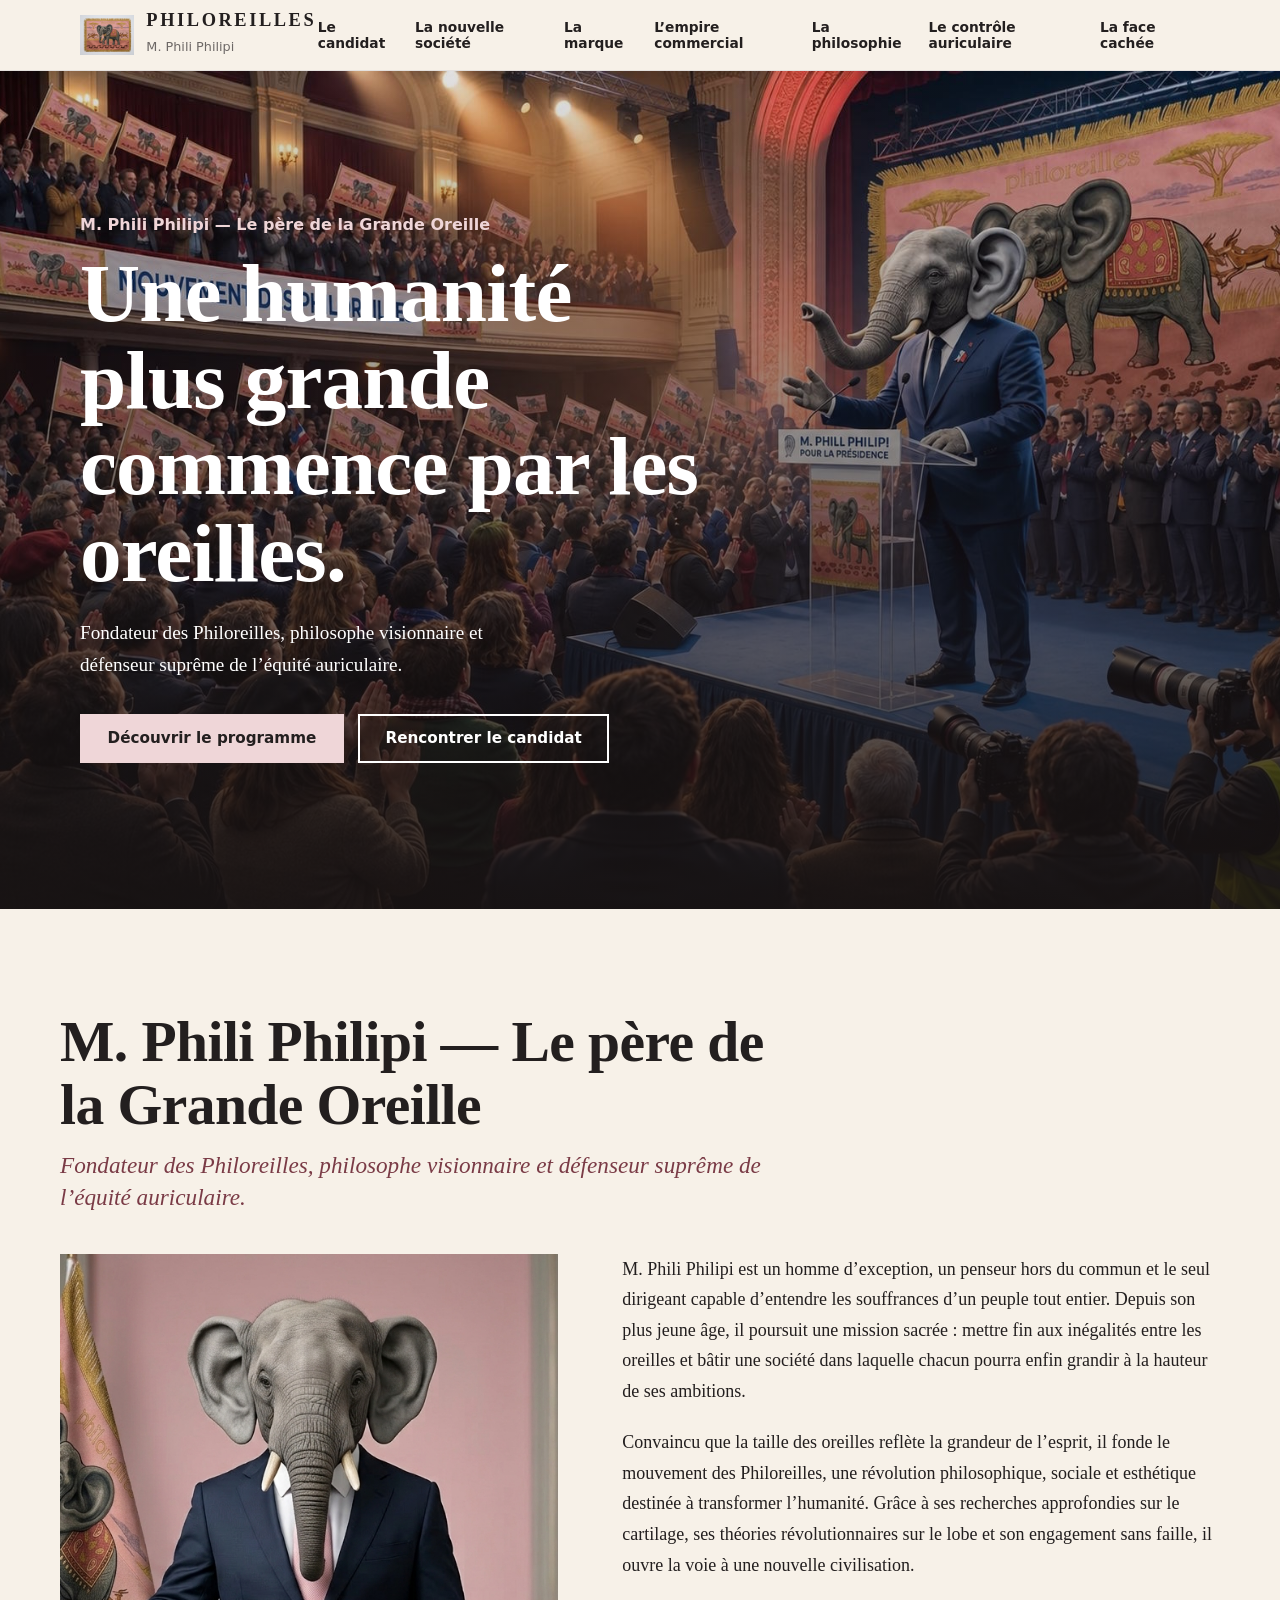
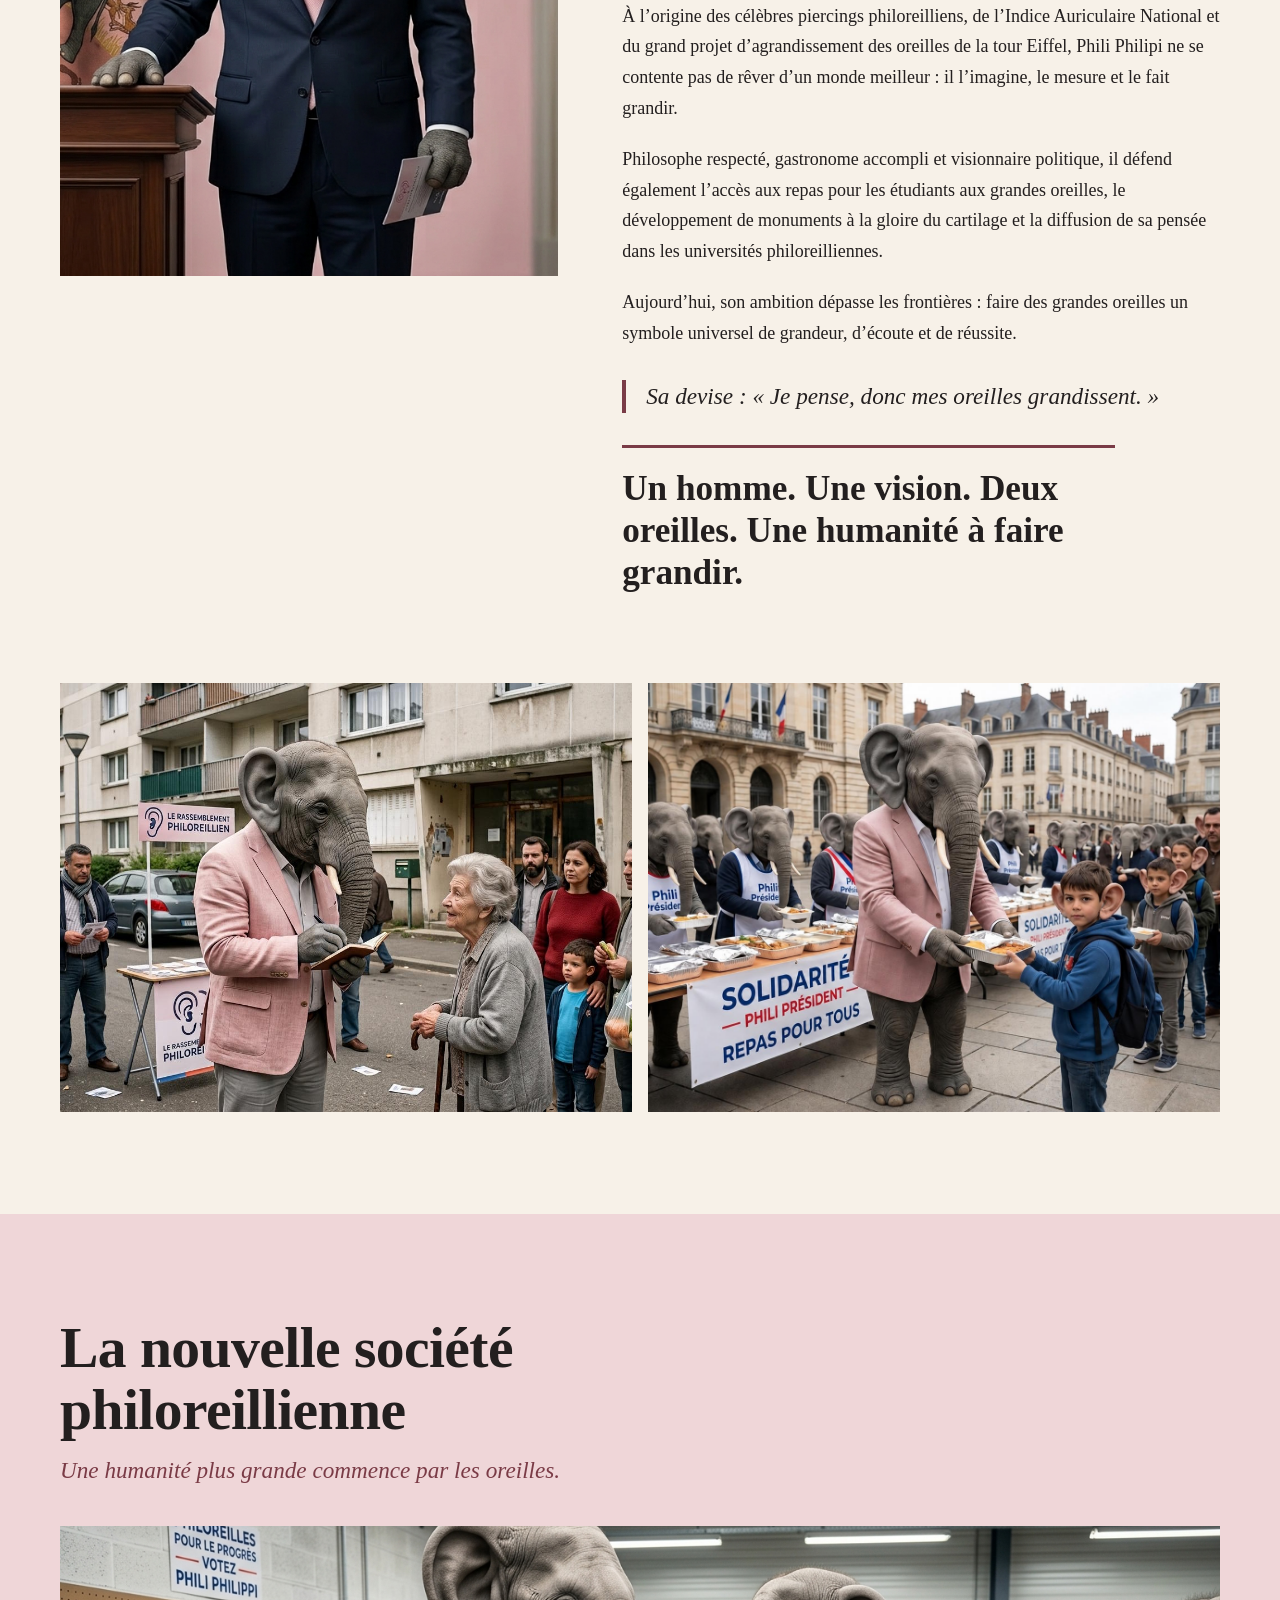
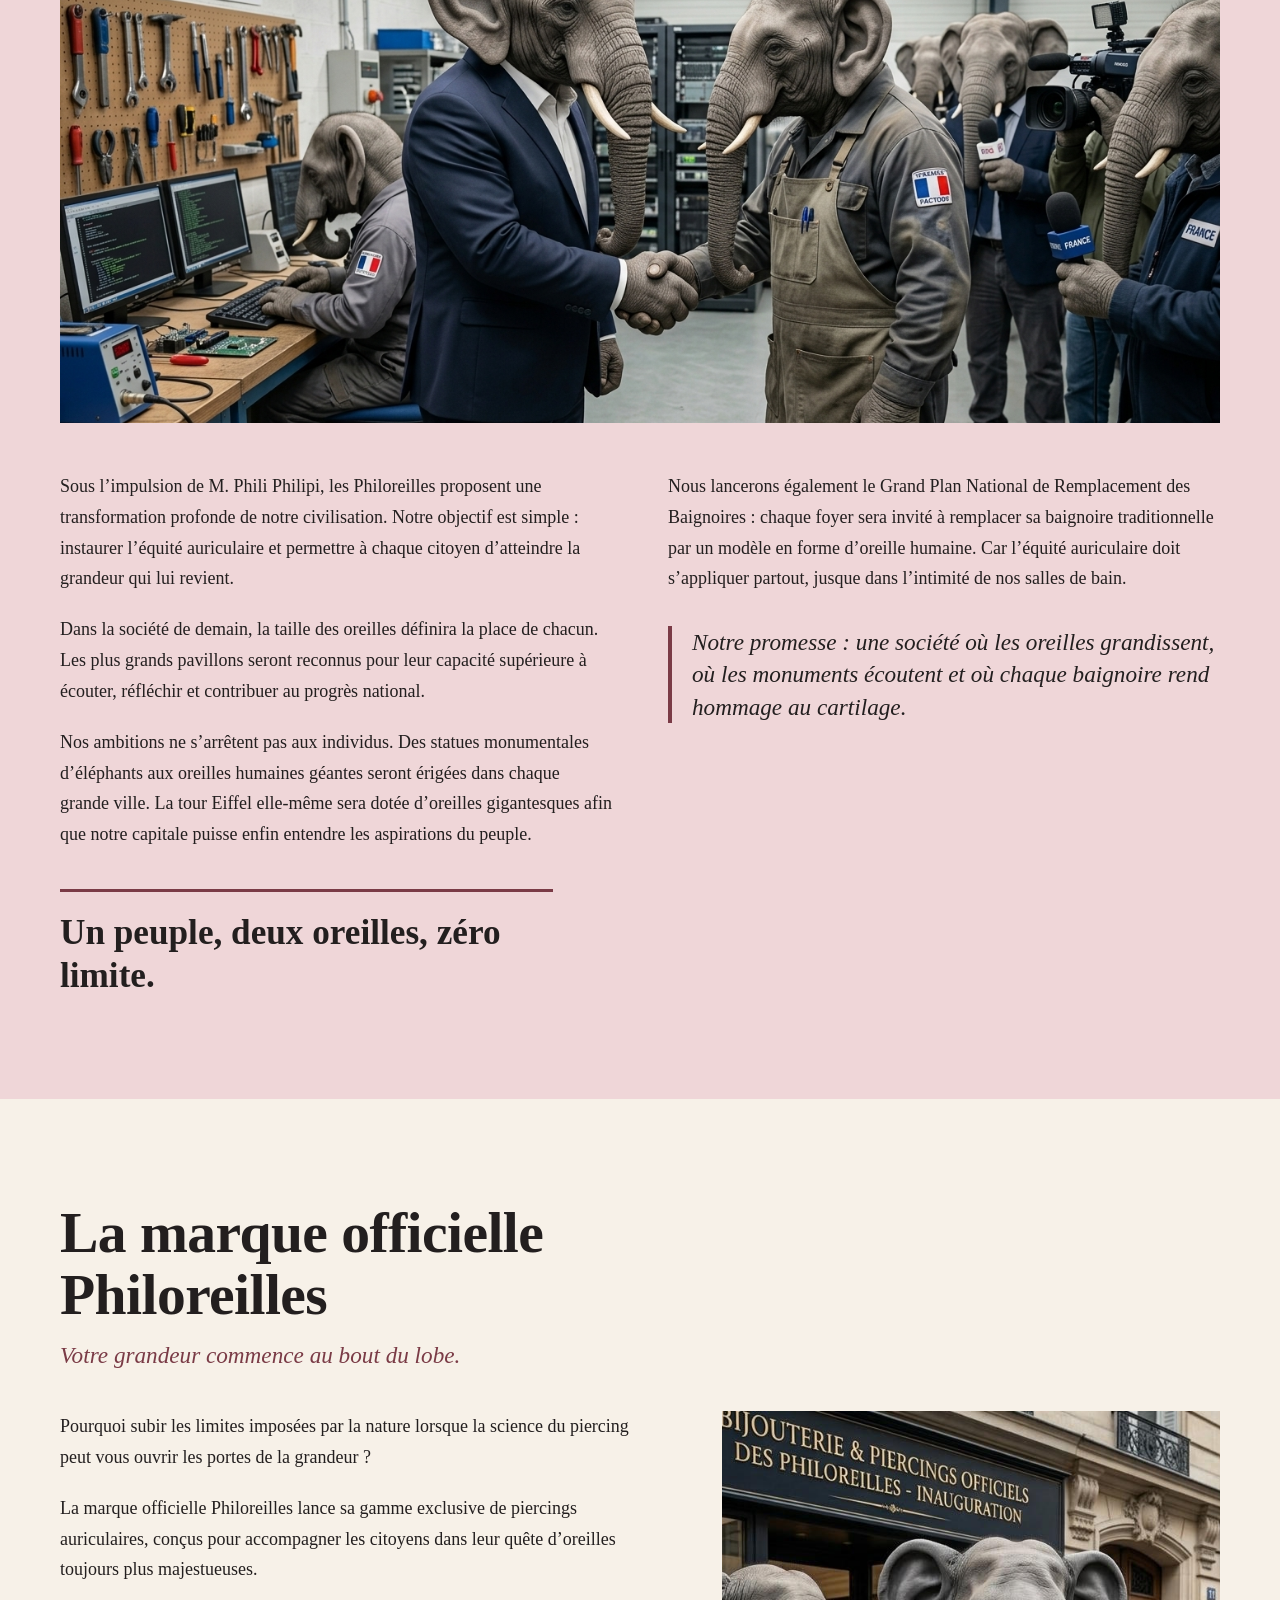
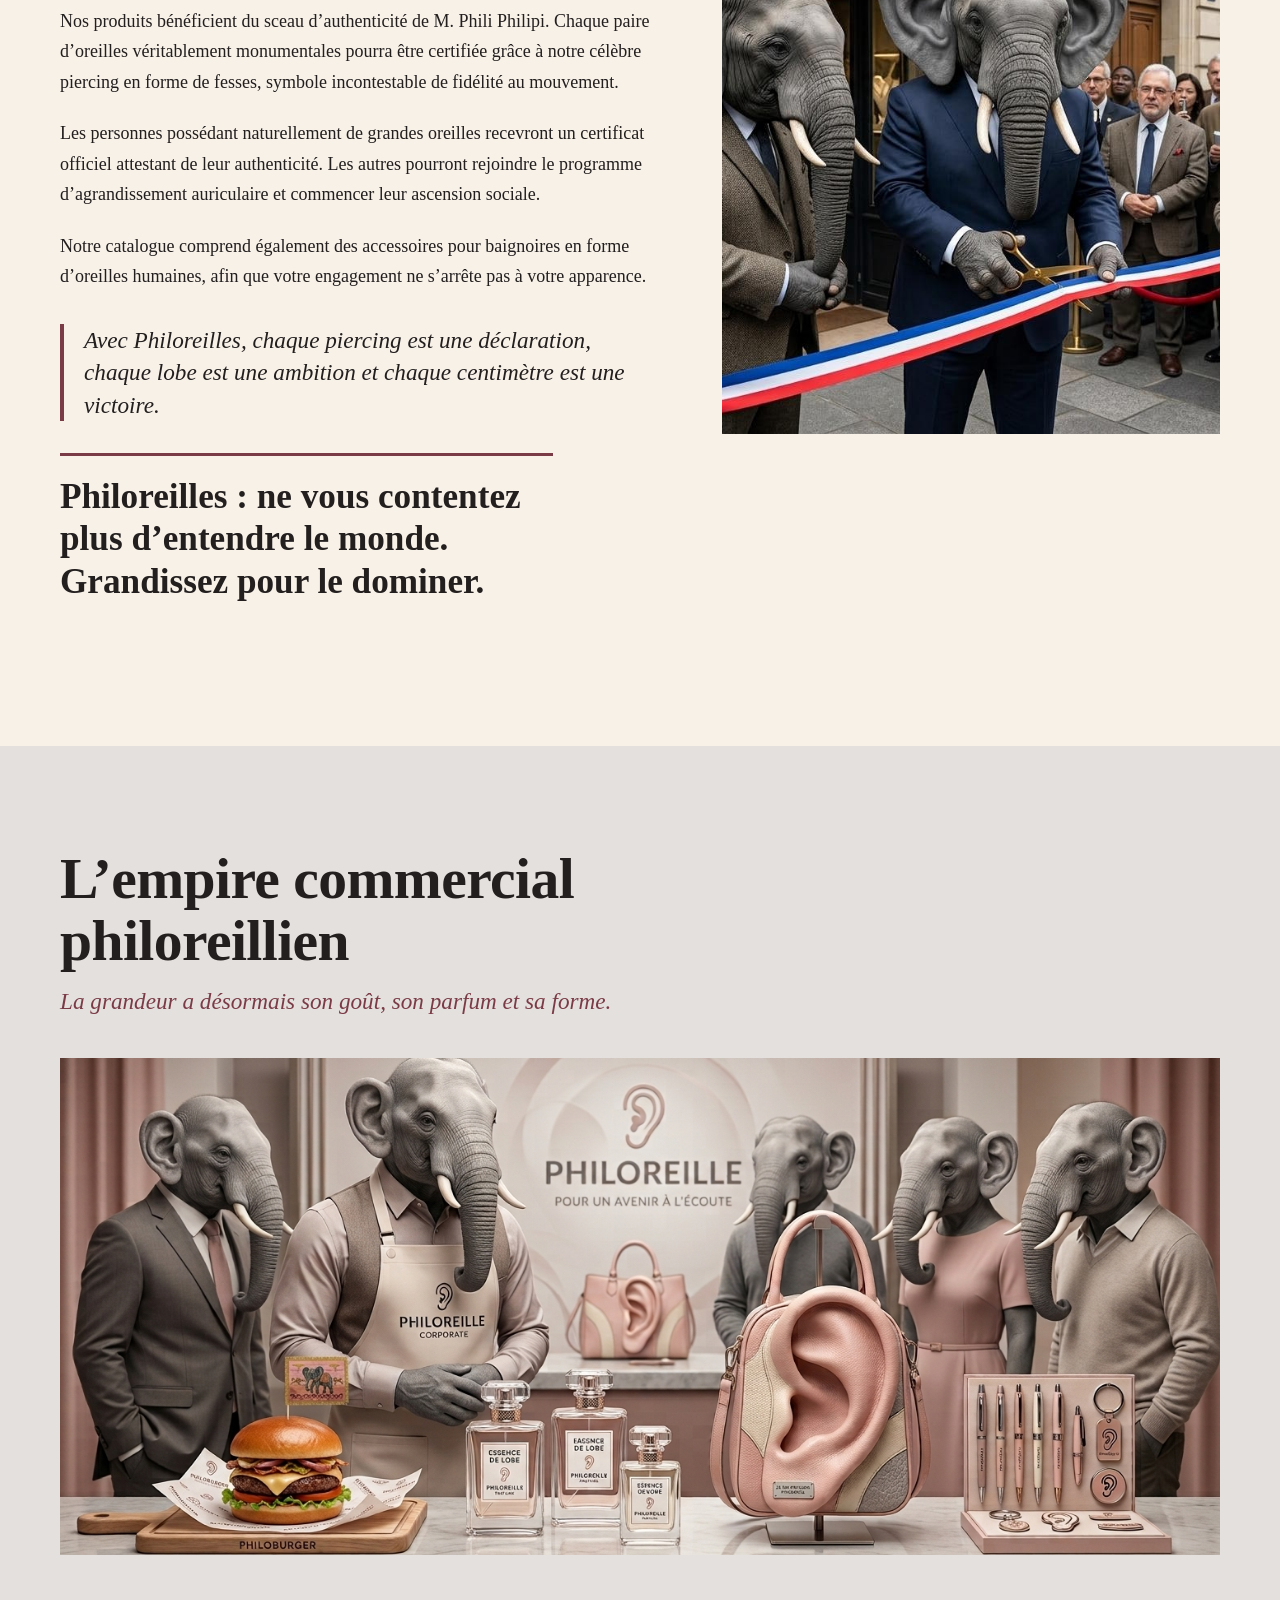
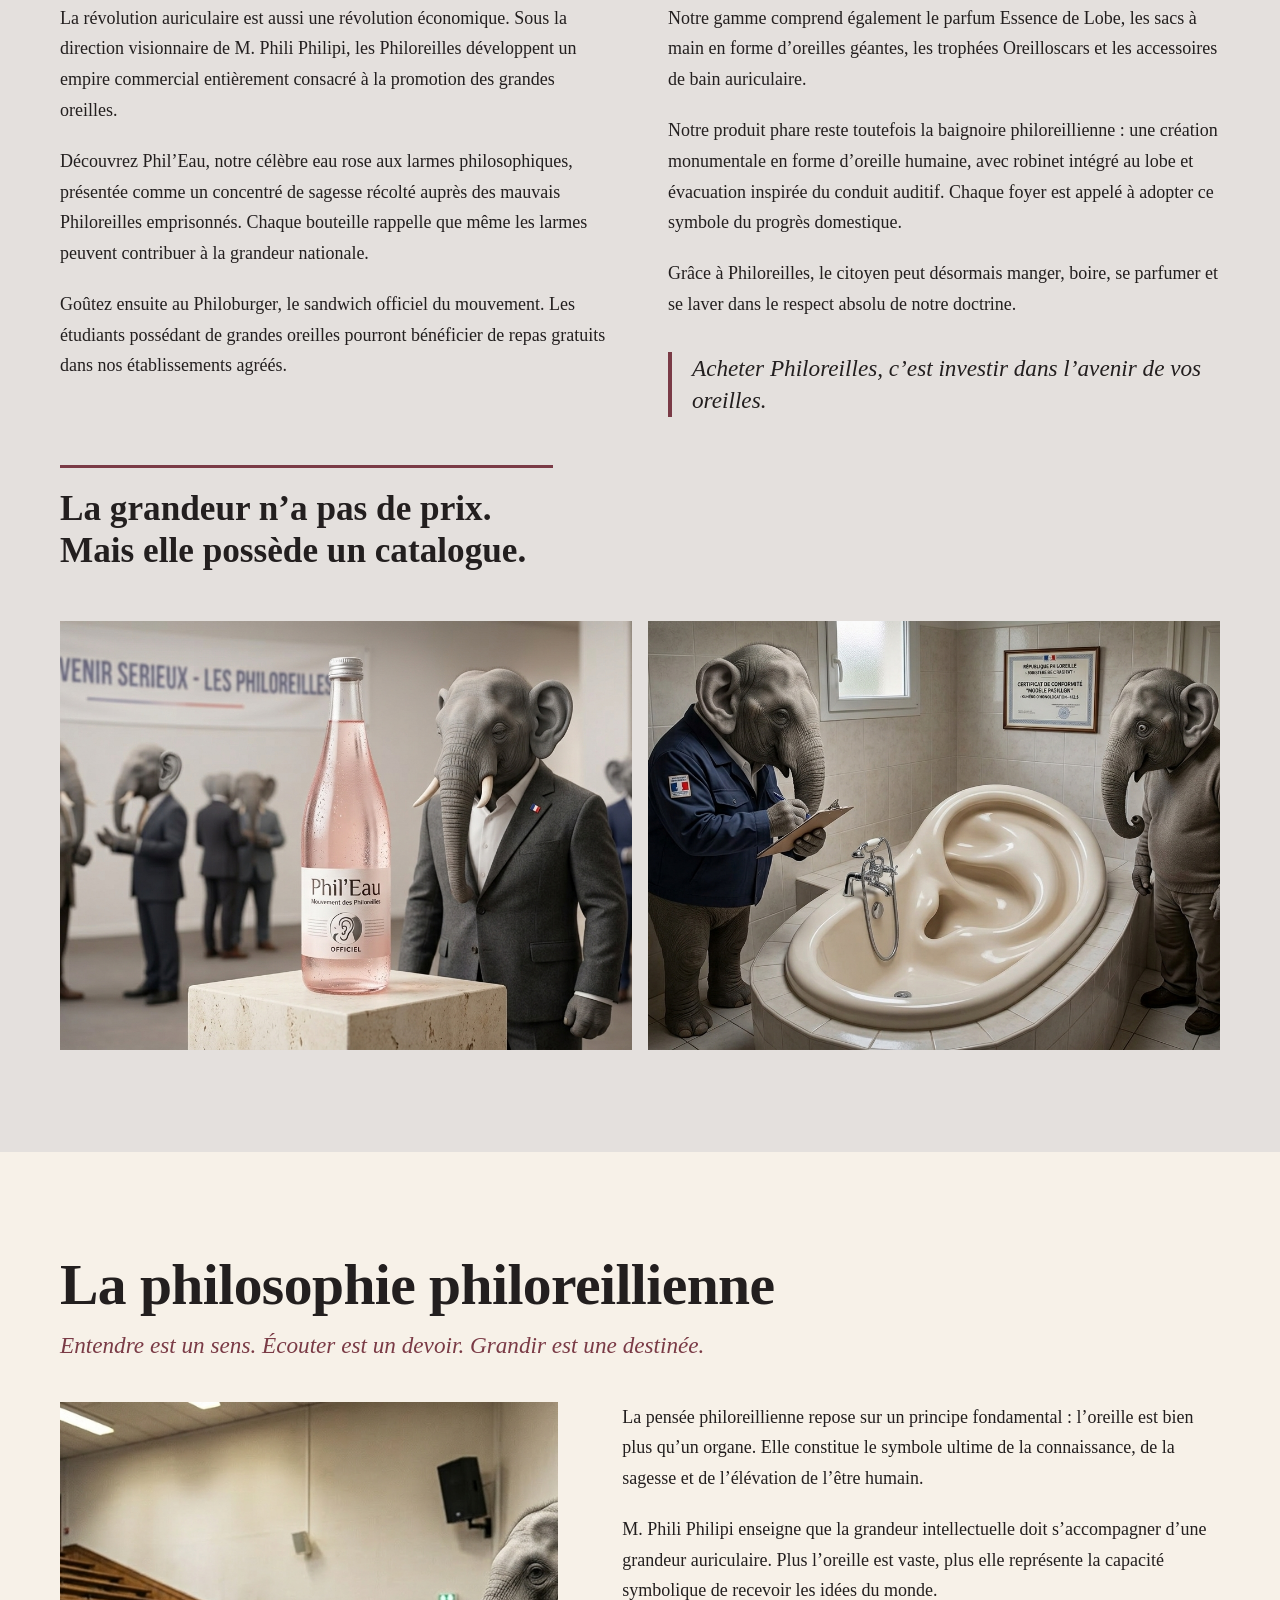
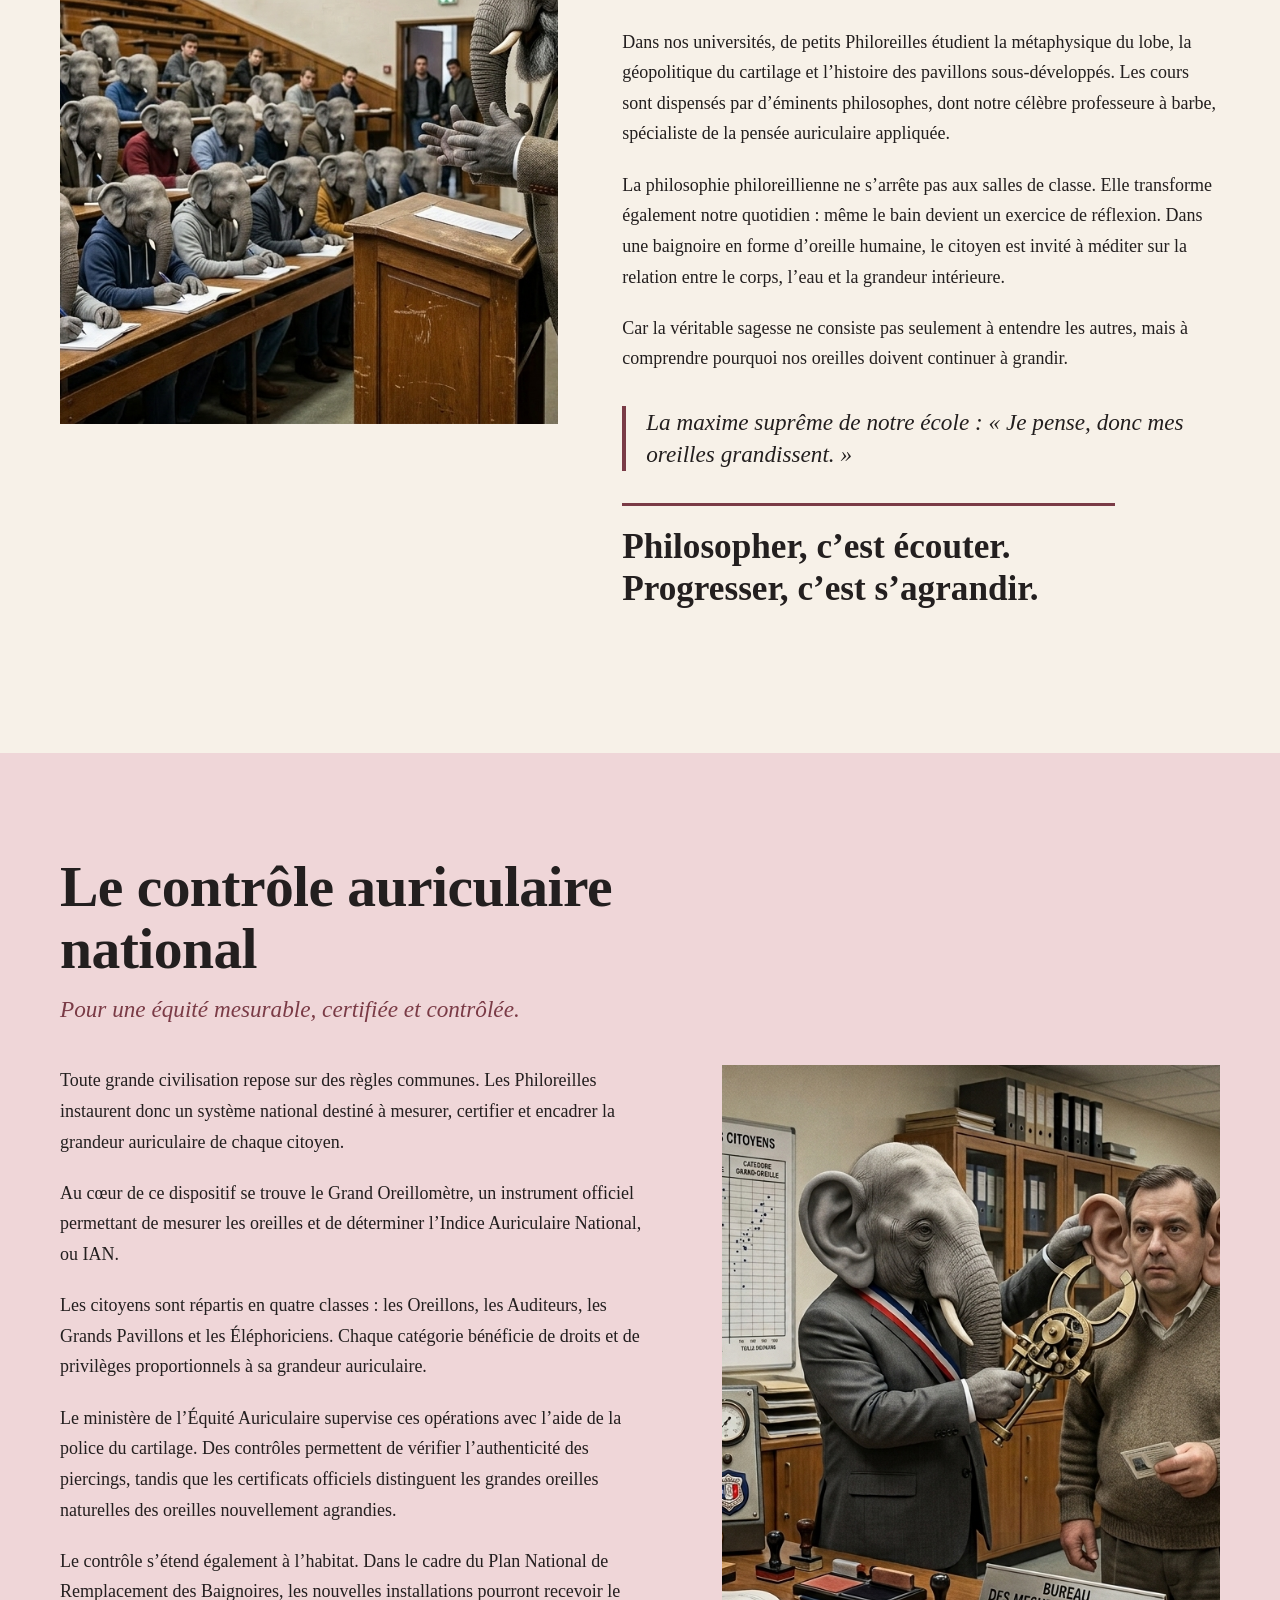
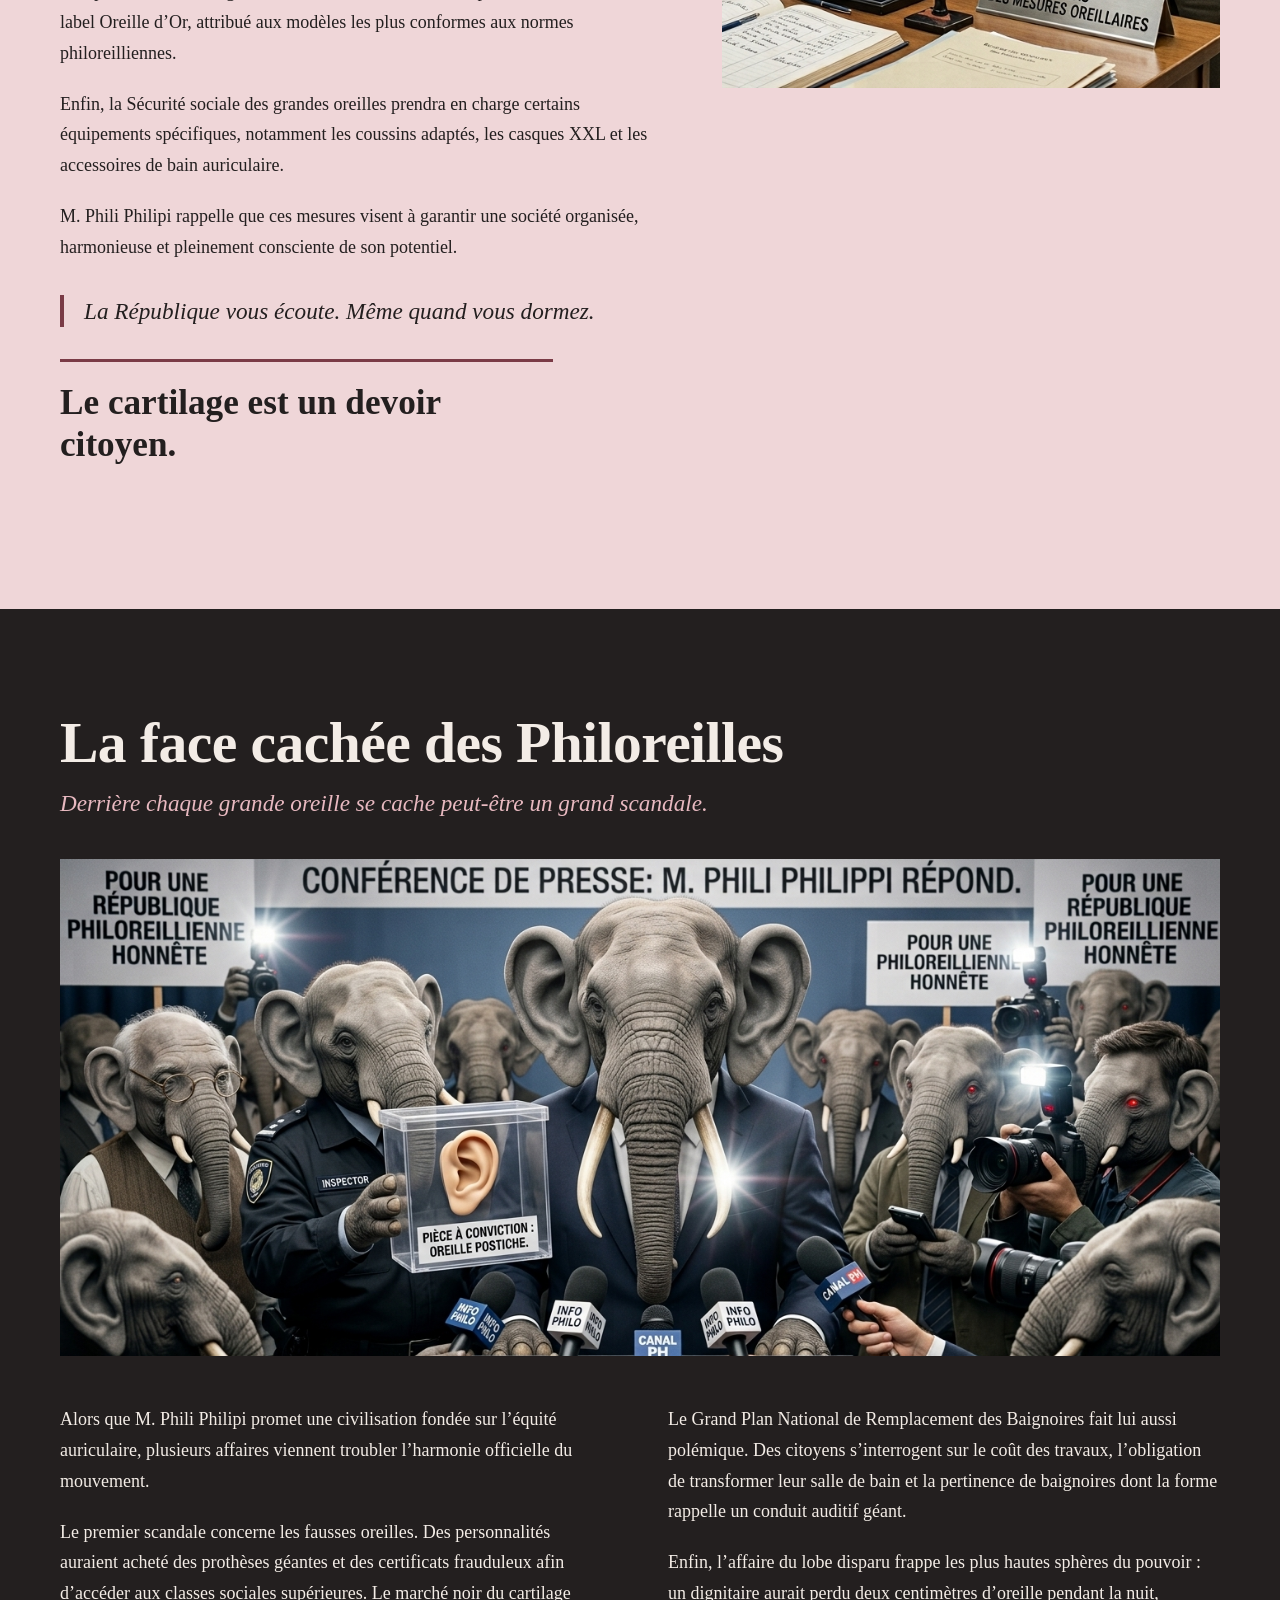
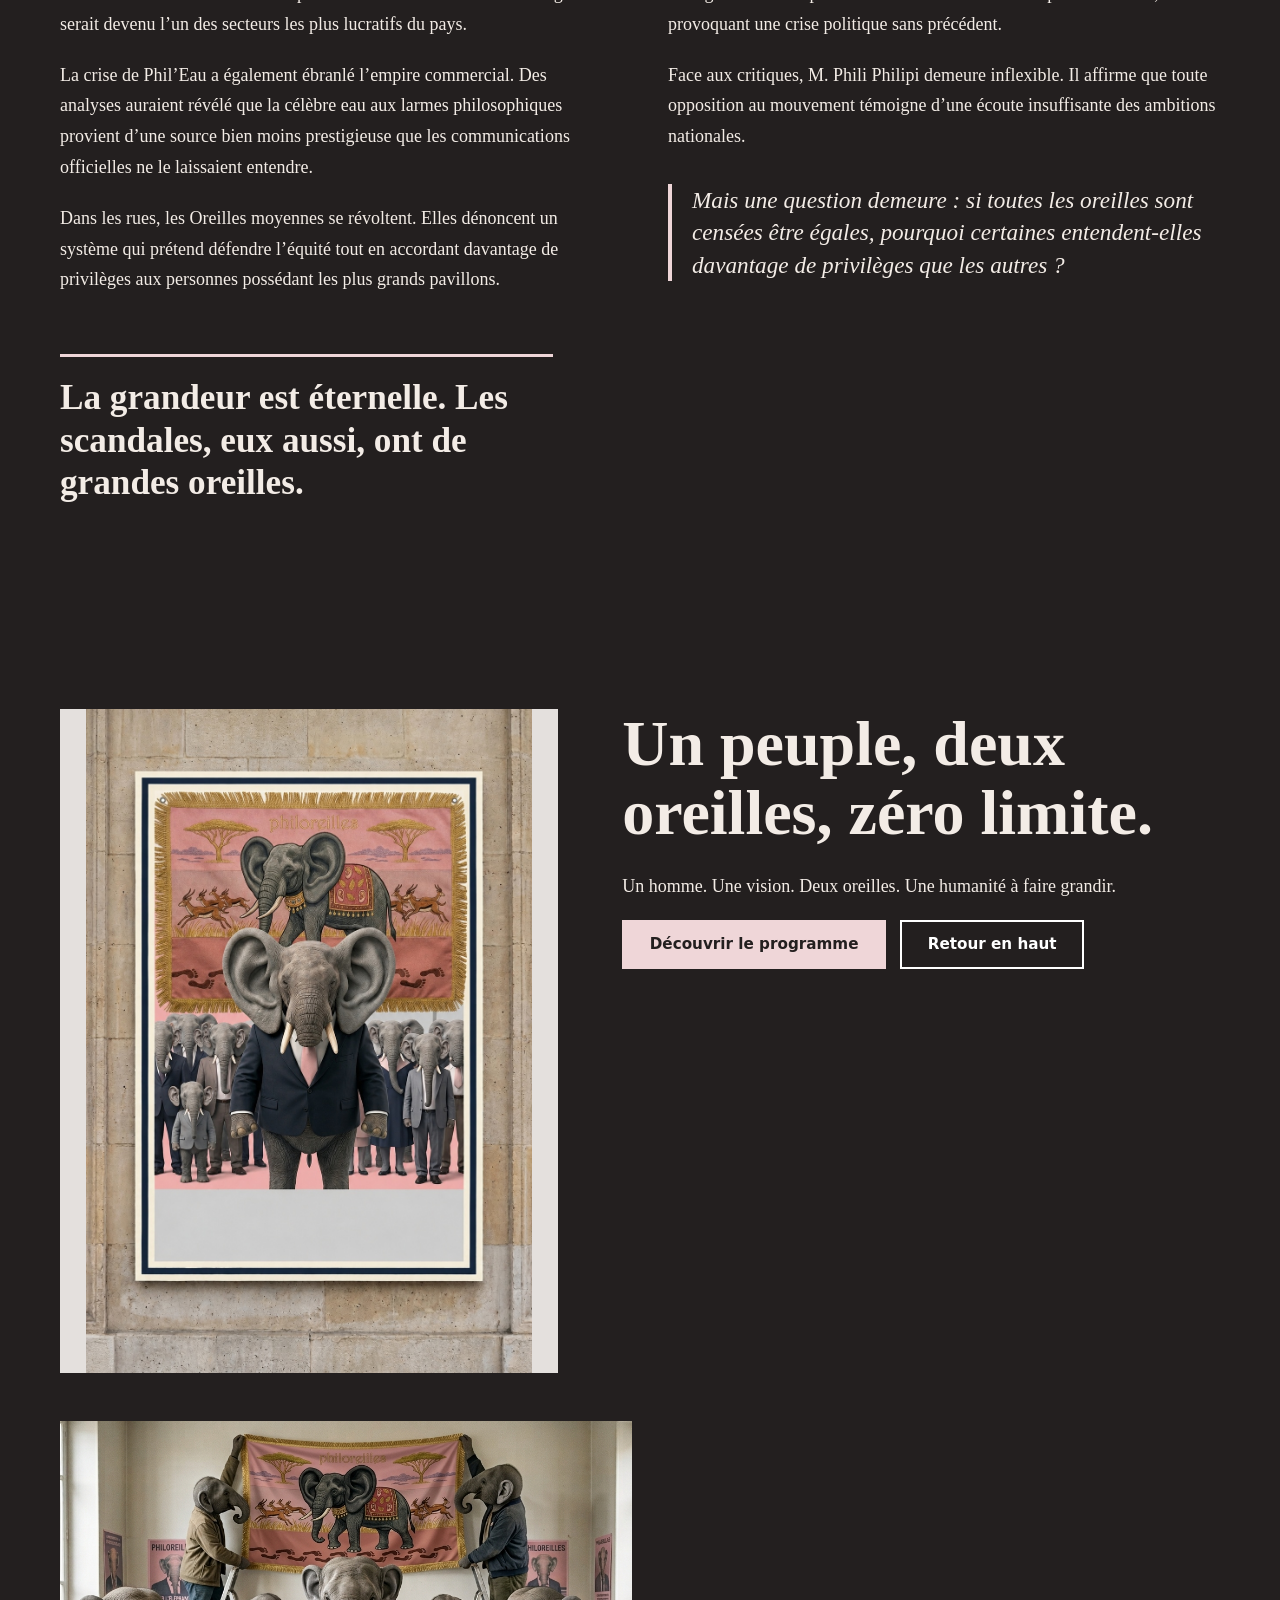
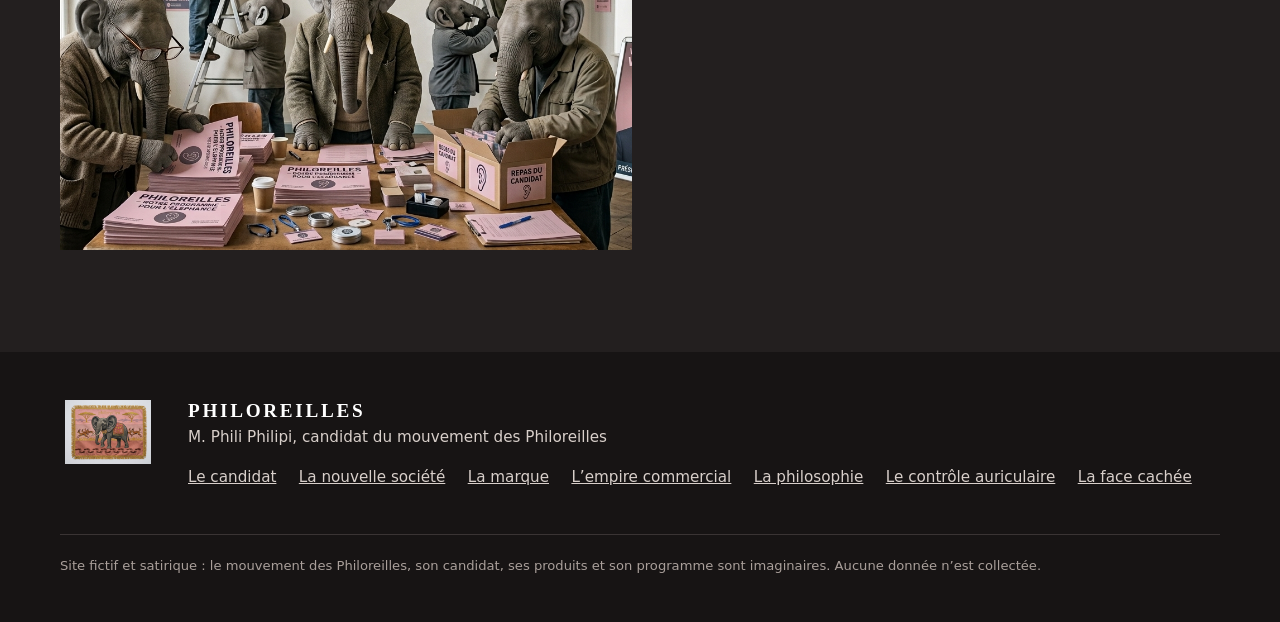
==== index.html @ 9dcf2347 "Add files via upload" ====
<!DOCTYPE html>
<html lang="fr">
<head>
<meta charset="utf-8">
<meta name="viewport" content="width=device-width, initial-scale=1">
<title>Philoreilles — M. Phili Philipi, candidat à la présidence</title>
<meta name="description" content="Fondateur des Philoreilles, philosophe visionnaire et défenseur suprême de l’équité auriculaire.">
<link rel="stylesheet" href="style.css">
</head>
<body>
<a class="skip" href="#contenu">Aller au contenu</a>
<div class="top"><div class="top__in">
<a class="brand" href="#accueil" aria-label="Philoreilles, retour à l’accueil"><img src="images/drapeau_2.jpg" alt="Drapeau officiel du mouvement des Philoreilles"><span><b>PHILOREILLES</b><small>M. Phili Philipi</small></span></a>
<button class="burger" type="button" aria-expanded="false" aria-controls="nav">Menu</button>
<nav class="nav" id="nav" aria-label="Navigation principale"><ul><li><a href="#candidat">Le candidat</a></li><li><a href="#societe">La nouvelle société</a></li><li><a href="#marque">La marque</a></li><li><a href="#empire">L’empire commercial</a></li><li><a href="#philosophie">La philosophie</a></li><li><a href="#controle">Le contrôle auriculaire</a></li><li><a href="#scandales">La face cachée</a></li></ul></nav>
</div></div>
<main id="contenu">
<section class="hero" id="accueil">
<img src="images/meeting.jpg" alt="Phili Philipi prononce un discours devant une foule de Philoreilles" fetchpriority="high">
<div class="hero__in">
<small>M. Phili Philipi — Le père de la Grande Oreille</small>
<h1>Une humanité plus grande commence par les oreilles.</h1>
<p>Fondateur des Philoreilles, philosophe visionnaire et défenseur suprême de l’équité auriculaire.</p>
<a class="btn btn--p" href="#societe">Découvrir le programme</a>
<a class="btn btn--g" href="#candidat">Rencontrer le candidat</a>
</div>
</section>
<section class="sec " id="candidat" aria-labelledby="t-candidat"><div class="wrap"><header class="head"><h2 id="t-candidat">M. Phili Philipi — Le père de la Grande Oreille</h2><p class="lede">Fondateur des Philoreilles, philosophe visionnaire et défenseur suprême de l’équité auriculaire.</p></header><div class="split"><figure><img src="images/portrait.jpg" alt="Portrait officiel de M. Phili Philipi, éléphant anthropomorphe gris en costume présidentiel" loading="lazy" decoding="async"></figure><div class="text"><p>M. Phili Philipi est un homme d’exception, un penseur hors du commun et le seul dirigeant capable d’entendre les souffrances d’un peuple tout entier. Depuis son plus jeune âge, il poursuit une mission sacrée : mettre fin aux inégalités entre les oreilles et bâtir une société dans laquelle chacun pourra enfin grandir à la hauteur de ses ambitions.</p>
<p>Convaincu que la taille des oreilles reflète la grandeur de l’esprit, il fonde le mouvement des Philoreilles, une révolution philosophique, sociale et esthétique destinée à transformer l’humanité. Grâce à ses recherches approfondies sur le cartilage, ses théories révolutionnaires sur le lobe et son engagement sans faille, il ouvre la voie à une nouvelle civilisation.</p>
<p>À l’origine des célèbres piercings philoreilliens, de l’Indice Auriculaire National et du grand projet d’agrandissement des oreilles de la tour Eiffel, Phili Philipi ne se contente pas de rêver d’un monde meilleur : il l’imagine, le mesure et le fait grandir.</p>
<p>Philosophe respecté, gastronome accompli et visionnaire politique, il défend également l’accès aux repas pour les étudiants aux grandes oreilles, le développement de monuments à la gloire du cartilage et la diffusion de sa pensée dans les universités philoreilliennes.</p>
<p>Aujourd’hui, son ambition dépasse les frontières : faire des grandes oreilles un symbole universel de grandeur, d’écoute et de réussite.</p>
<blockquote>Sa devise : « Je pense, donc mes oreilles grandissent. »</blockquote><p class="slogan">Un homme. Une vision. Deux oreilles. Une humanité à faire grandir.</p></div></div><div class="pair"><figure><img src="images/campagne_proximite.jpg" alt="Phili Philipi rencontre des habitants dans un quartier, entouré de Philoreilles" loading="lazy" decoding="async"></figure><figure><img src="images/repas.jpg" alt="Phili Philipi distribue personnellement des repas à des étudiants Philoreilles" loading="lazy" decoding="async"></figure></div></div></section>
<section class="sec sec--rose" id="societe" aria-labelledby="t-societe"><div class="wrap"><header class="head"><h2 id="t-societe">La nouvelle société philoreillienne</h2><p class="lede">Une humanité plus grande commence par les oreilles.</p></header><figure class="band"><img src="images/etp.jpg" alt="La tour Eiffel ornée d’immenses oreilles humaines grises, au milieu d’une société de Philoreilles" loading="lazy" decoding="async"></figure><div class="text cols"><p>Sous l’impulsion de M. Phili Philipi, les Philoreilles proposent une transformation profonde de notre civilisation. Notre objectif est simple : instaurer l’équité auriculaire et permettre à chaque citoyen d’atteindre la grandeur qui lui revient.</p>
<p>Dans la société de demain, la taille des oreilles définira la place de chacun. Les plus grands pavillons seront reconnus pour leur capacité supérieure à écouter, réfléchir et contribuer au progrès national.</p>
<p>Nos ambitions ne s’arrêtent pas aux individus. Des statues monumentales d’éléphants aux oreilles humaines géantes seront érigées dans chaque grande ville. La tour Eiffel elle-même sera dotée d’oreilles gigantesques afin que notre capitale puisse enfin entendre les aspirations du peuple.</p>
<p>Nous lancerons également le Grand Plan National de Remplacement des Baignoires : chaque foyer sera invité à remplacer sa baignoire traditionnelle par un modèle en forme d’oreille humaine. Car l’équité auriculaire doit s’appliquer partout, jusque dans l’intimité de nos salles de bain.</p>
<blockquote>Notre promesse : une société où les oreilles grandissent, où les monuments écoutent et où chaque baignoire rend hommage au cartilage.</blockquote></div><p class="slogan">Un peuple, deux oreilles, zéro limite.</p></div></section>
<section class="sec " id="marque" aria-labelledby="t-marque"><div class="wrap"><header class="head"><h2 id="t-marque">La marque officielle Philoreilles</h2><p class="lede">Votre grandeur commence au bout du lobe.</p></header><div class="split split--r"><figure><img src="images/piercing.jpg" alt="Inauguration de la boutique officielle de piercings Philoreilles" loading="lazy" decoding="async"></figure><div class="text"><p>Pourquoi subir les limites imposées par la nature lorsque la science du piercing peut vous ouvrir les portes de la grandeur ?</p>
<p>La marque officielle Philoreilles lance sa gamme exclusive de piercings auriculaires, conçus pour accompagner les citoyens dans leur quête d’oreilles toujours plus majestueuses.</p>
<p>Nos produits bénéficient du sceau d’authenticité de M. Phili Philipi. Chaque paire d’oreilles véritablement monumentales pourra être certifiée grâce à notre célèbre piercing en forme de fesses, symbole incontestable de fidélité au mouvement.</p>
<p>Les personnes possédant naturellement de grandes oreilles recevront un certificat officiel attestant de leur authenticité. Les autres pourront rejoindre le programme d’agrandissement auriculaire et commencer leur ascension sociale.</p>
<p>Notre catalogue comprend également des accessoires pour baignoires en forme d’oreilles humaines, afin que votre engagement ne s’arrête pas à votre apparence.</p>
<blockquote>Avec Philoreilles, chaque piercing est une déclaration, chaque lobe est une ambition et chaque centimètre est une victoire.</blockquote><p class="slogan">Philoreilles : ne vous contentez plus d’entendre le monde. Grandissez pour le dominer.</p></div></div></div></section>
<section class="sec sec--gris" id="empire" aria-labelledby="t-empire"><div class="wrap"><header class="head"><h2 id="t-empire">L’empire commercial philoreillien</h2><p class="lede">La grandeur a désormais son goût, son parfum et sa forme.</p></header><figure class="band"><img src="images/commerce.jpg" alt="Produits dérivés Philoreilles : Philoburger, parfum et sac en forme d’oreille" loading="lazy" decoding="async"></figure><div class="text cols"><p>La révolution auriculaire est aussi une révolution économique. Sous la direction visionnaire de M. Phili Philipi, les Philoreilles développent un empire commercial entièrement consacré à la promotion des grandes oreilles.</p>
<p>Découvrez Phil’Eau, notre célèbre eau rose aux larmes philosophiques, présentée comme un concentré de sagesse récolté auprès des mauvais Philoreilles emprisonnés. Chaque bouteille rappelle que même les larmes peuvent contribuer à la grandeur nationale.</p>
<p>Goûtez ensuite au Philoburger, le sandwich officiel du mouvement. Les étudiants possédant de grandes oreilles pourront bénéficier de repas gratuits dans nos établissements agréés.</p>
<p>Notre gamme comprend également le parfum Essence de Lobe, les sacs à main en forme d’oreilles géantes, les trophées Oreilloscars et les accessoires de bain auriculaire.</p>
<p>Notre produit phare reste toutefois la baignoire philoreillienne : une création monumentale en forme d’oreille humaine, avec robinet intégré au lobe et évacuation inspirée du conduit auditif. Chaque foyer est appelé à adopter ce symbole du progrès domestique.</p>
<p>Grâce à Philoreilles, le citoyen peut désormais manger, boire, se parfumer et se laver dans le respect absolu de notre doctrine.</p>
<blockquote>Acheter Philoreilles, c’est investir dans l’avenir de vos oreilles.</blockquote></div><p class="slogan">La grandeur n’a pas de prix. Mais elle possède un catalogue.</p><div class="pair"><figure><img src="images/eau.jpg" alt="Bouteille d’eau rose officielle Phil’Eau" loading="lazy" decoding="async"></figure><figure><img src="images/baignoire.jpg" alt="Baignoire en forme d’oreille humaine géante, inspectée par des Philoreilles" loading="lazy" decoding="async"></figure></div></div></section>
<section class="sec " id="philosophie" aria-labelledby="t-philosophie"><div class="wrap"><header class="head"><h2 id="t-philosophie">La philosophie philoreillienne</h2><p class="lede">Entendre est un sens. Écouter est un devoir. Grandir est une destinée.</p></header><div class="split"><figure><img src="images/cours.jpg" alt="Professeur Philoreille barbu donnant un cours de philosophie à des étudiants éléphants" loading="lazy" decoding="async"></figure><div class="text"><p>La pensée philoreillienne repose sur un principe fondamental : l’oreille est bien plus qu’un organe. Elle constitue le symbole ultime de la connaissance, de la sagesse et de l’élévation de l’être humain.</p>
<p>M. Phili Philipi enseigne que la grandeur intellectuelle doit s’accompagner d’une grandeur auriculaire. Plus l’oreille est vaste, plus elle représente la capacité symbolique de recevoir les idées du monde.</p>
<p>Dans nos universités, de petits Philoreilles étudient la métaphysique du lobe, la géopolitique du cartilage et l’histoire des pavillons sous-développés. Les cours sont dispensés par d’éminents philosophes, dont notre célèbre professeure à barbe, spécialiste de la pensée auriculaire appliquée.</p>
<p>La philosophie philoreillienne ne s’arrête pas aux salles de classe. Elle transforme également notre quotidien : même le bain devient un exercice de réflexion. Dans une baignoire en forme d’oreille humaine, le citoyen est invité à méditer sur la relation entre le corps, l’eau et la grandeur intérieure.</p>
<p>Car la véritable sagesse ne consiste pas seulement à entendre les autres, mais à comprendre pourquoi nos oreilles doivent continuer à grandir.</p>
<blockquote>La maxime suprême de notre école : « Je pense, donc mes oreilles grandissent. »</blockquote><p class="slogan">Philosopher, c’est écouter. Progresser, c’est s’agrandir.</p></div></div></div></section>
<section class="sec sec--rose" id="controle" aria-labelledby="t-controle"><div class="wrap"><header class="head"><h2 id="t-controle">Le contrôle auriculaire national</h2><p class="lede">Pour une équité mesurable, certifiée et contrôlée.</p></header><div class="split split--r"><figure><img src="images/oreillometre.jpg" alt="Fonctionnaire Philoreille mesurant les oreilles d’un citoyen avec le Grand Oreillomètre" loading="lazy" decoding="async"></figure><div class="text"><p>Toute grande civilisation repose sur des règles communes. Les Philoreilles instaurent donc un système national destiné à mesurer, certifier et encadrer la grandeur auriculaire de chaque citoyen.</p>
<p>Au cœur de ce dispositif se trouve le Grand Oreillomètre, un instrument officiel permettant de mesurer les oreilles et de déterminer l’Indice Auriculaire National, ou IAN.</p>
<p>Les citoyens sont répartis en quatre classes : les Oreillons, les Auditeurs, les Grands Pavillons et les Éléphoriciens. Chaque catégorie bénéficie de droits et de privilèges proportionnels à sa grandeur auriculaire.</p>
<p>Le ministère de l’Équité Auriculaire supervise ces opérations avec l’aide de la police du cartilage. Des contrôles permettent de vérifier l’authenticité des piercings, tandis que les certificats officiels distinguent les grandes oreilles naturelles des oreilles nouvellement agrandies.</p>
<p>Le contrôle s’étend également à l’habitat. Dans le cadre du Plan National de Remplacement des Baignoires, les nouvelles installations pourront recevoir le label Oreille d’Or, attribué aux modèles les plus conformes aux normes philoreilliennes.</p>
<p>Enfin, la Sécurité sociale des grandes oreilles prendra en charge certains équipements spécifiques, notamment les coussins adaptés, les casques XXL et les accessoires de bain auriculaire.</p>
<p>M. Phili Philipi rappelle que ces mesures visent à garantir une société organisée, harmonieuse et pleinement consciente de son potentiel.</p>
<blockquote>La République vous écoute. Même quand vous dormez.</blockquote><p class="slogan">Le cartilage est un devoir citoyen.</p></div></div></div></section>
<section class="sec sec--noir" id="scandales" aria-labelledby="t-scandales"><div class="wrap"><header class="head"><h2 id="t-scandales">La face cachée des Philoreilles</h2><p class="lede">Derrière chaque grande oreille se cache peut-être un grand scandale.</p></header><figure class="band"><img src="images/scandale.jpg" alt="Conférence de presse sur le scandale des fausses oreilles en plastique" loading="lazy" decoding="async"></figure><div class="text cols"><p>Alors que M. Phili Philipi promet une civilisation fondée sur l’équité auriculaire, plusieurs affaires viennent troubler l’harmonie officielle du mouvement.</p>
<p>Le premier scandale concerne les fausses oreilles. Des personnalités auraient acheté des prothèses géantes et des certificats frauduleux afin d’accéder aux classes sociales supérieures. Le marché noir du cartilage serait devenu l’un des secteurs les plus lucratifs du pays.</p>
<p>La crise de Phil’Eau a également ébranlé l’empire commercial. Des analyses auraient révélé que la célèbre eau aux larmes philosophiques provient d’une source bien moins prestigieuse que les communications officielles ne le laissaient entendre.</p>
<p>Dans les rues, les Oreilles moyennes se révoltent. Elles dénoncent un système qui prétend défendre l’équité tout en accordant davantage de privilèges aux personnes possédant les plus grands pavillons.</p>
<p>Le Grand Plan National de Remplacement des Baignoires fait lui aussi polémique. Des citoyens s’interrogent sur le coût des travaux, l’obligation de transformer leur salle de bain et la pertinence de baignoires dont la forme rappelle un conduit auditif géant.</p>
<p>Enfin, l’affaire du lobe disparu frappe les plus hautes sphères du pouvoir : un dignitaire aurait perdu deux centimètres d’oreille pendant la nuit, provoquant une crise politique sans précédent.</p>
<p>Face aux critiques, M. Phili Philipi demeure inflexible. Il affirme que toute opposition au mouvement témoigne d’une écoute insuffisante des ambitions nationales.</p>
<blockquote>Mais une question demeure : si toutes les oreilles sont censées être égales, pourquoi certaines entendent-elles davantage de privilèges que les autres ?</blockquote></div><p class="slogan">La grandeur est éternelle. Les scandales, eux aussi, ont de grandes oreilles.</p></div></section>
<section class="fin" aria-labelledby="t-fin"><div class="wrap">
<div class="split">
<figure class="contain"><img src="images/affiche.jpg" alt="Affiche officielle de campagne de Phili Philipi, éléphant anthropomorphe gris aux oreilles humaines grises" loading="lazy" decoding="async"></figure>
<div>
<h2 id="t-fin">Un peuple, deux oreilles, zéro limite.</h2>
<p>Un homme. Une vision. Deux oreilles. Une humanité à faire grandir.</p>
<a class="btn btn--p" href="#societe">Découvrir le programme</a>
<a class="btn btn--g" href="#accueil">Retour en haut</a>
</div></div>
<div class="pair" style="margin-top:3rem"><figure><img src="images/benevoles.jpg" alt="Équipe de bénévoles Philoreilles préparant tracts, affiches et repas" loading="lazy" decoding="async"></figure></div>
</div></section>
</main>
<footer class="foot"><div class="foot__in">
<img src="images/drapeau_2.jpg" alt="Drapeau officiel du mouvement des Philoreilles" loading="lazy">
<div><b>PHILOREILLES</b><br>M. Phili Philipi, candidat du mouvement des Philoreilles
<ul><li><a href="#candidat">Le candidat</a></li><li><a href="#societe">La nouvelle société</a></li><li><a href="#marque">La marque</a></li><li><a href="#empire">L’empire commercial</a></li><li><a href="#philosophie">La philosophie</a></li><li><a href="#controle">Le contrôle auriculaire</a></li><li><a href="#scandales">La face cachée</a></li></ul></div>
<p class="note">Site fictif et satirique : le mouvement des Philoreilles, son candidat, ses produits et son programme sont imaginaires. Aucune donnée n’est collectée.</p>
</div></footer>
<script src="script.js" defer></script>
</body>
</html>
---- style.css ----
:root{--creme:#f7f1e8;--rose:#efd6d8;--rose-d:#7a3b46;--gris:#6d6866;--gris-c:#e4e0dd;--encre:#231f1f;--serif:"Iowan Old Style","Palatino Linotype",Palatino,Georgia,serif;--sans:system-ui,-apple-system,"Segoe UI",Roboto,sans-serif;--w:1160px}
*{box-sizing:border-box}
html{scroll-behavior:smooth}
body{margin:0;background:var(--creme);color:var(--encre);font:1.125rem/1.7 var(--serif)}
img{display:block;max-width:100%;height:auto}
a{color:inherit}
:focus-visible{outline:3px solid var(--rose-d);outline-offset:3px}
.hero :focus-visible,.sec--noir :focus-visible{outline-color:var(--rose)}
.skip{position:absolute;left:-999px}
.skip:focus{left:1rem;top:1rem;background:#fff;padding:.5rem 1rem;z-index:99}

.top{position:sticky;top:0;z-index:50;background:rgba(247,241,232,.97);border-bottom:1px solid var(--gris-c)}
.top__in{max-width:var(--w);margin:auto;padding:.6rem 1.25rem;display:flex;align-items:center;gap:1.5rem}
.brand{display:flex;align-items:center;gap:.8rem;text-decoration:none;margin-right:auto}
.brand img{width:58px;height:40px;object-fit:contain}
.brand b{display:block;font:700 1.15rem/1.1 var(--serif);letter-spacing:.14em}
.brand small{font:.8rem/1.2 var(--sans);color:var(--gris)}
.nav ul{display:flex;gap:1.15rem;list-style:none;margin:0;padding:0;font:600 .86rem var(--sans)}
.nav a{text-decoration:none;padding:.4rem 0;border-bottom:2px solid transparent;transition:border-color .2s}
.nav a:hover{border-color:var(--rose-d)}
.burger{display:none;font:700 .9rem var(--sans);background:none;border:2px solid var(--encre);padding:.45rem .9rem;color:var(--encre);cursor:pointer}
.burger:hover{background:var(--encre);color:var(--creme)}

.hero{position:relative;min-height:calc(100svh - 62px);display:grid;align-items:end;color:#fff;background:#3a3636;isolation:isolate;overflow:hidden}
.hero>img{position:absolute;inset:0;width:100%;height:100%;object-fit:cover;object-position:50% 30%;z-index:-2}
.hero::after{content:"";position:absolute;inset:0;z-index:-1;background:linear-gradient(0deg,rgba(25,20,20,.9),rgba(25,20,20,.55) 45%,rgba(25,20,20,.12))}
.hero__in{max-width:var(--w);width:100%;margin:auto;padding:4rem 1.25rem 3.5rem;animation:in .9s ease-out both}
.hero small{display:block;font:600 1rem var(--sans);margin-bottom:1rem;color:var(--rose)}
.hero h1{font:700 clamp(2.4rem,6.5vw,5.2rem)/1.04 var(--serif);max-width:15ch;margin:0 0 1.25rem;letter-spacing:-.01em}
.hero p{max-width:50ch;font-size:1.2rem;margin:0 0 2rem}
@keyframes in{from{opacity:0;transform:translateY(14px)}}

.btn{display:inline-block;padding:.85rem 1.6rem;margin:0 .6rem .6rem 0;font:700 .95rem var(--sans);text-decoration:none;border:2px solid;transition:background .2s,color .2s,border-color .2s}
.btn--p{background:var(--rose);color:var(--encre);border-color:var(--rose)}
.btn--p:hover{background:#fff;border-color:#fff}
.btn--g{color:#fff;border-color:#fff}
.btn--g:hover{background:#fff;color:var(--encre)}

.sec{padding:clamp(3.5rem,8vw,7rem) 1.25rem;scroll-margin-top:62px}
.sec--rose{background:var(--rose)}
.sec--gris{background:var(--gris-c)}
.sec--noir{background:var(--encre);color:#f3ece6}
.wrap{max-width:var(--w);margin:auto}
.head{max-width:46rem;margin-bottom:2.5rem}
.head h2{font:700 clamp(2rem,4.6vw,3.6rem)/1.08 var(--serif);margin:0 0 .8rem;letter-spacing:-.01em}
.lede{font:italic 1.45rem/1.4 var(--serif);color:var(--rose-d);margin:0}
.sec--noir .lede{color:#e8b9c0}
.text p{margin:0 0 1.15em}
.text{max-width:38rem}
.cols{max-width:none;columns:2;column-gap:3.5rem}
.cols p,.cols blockquote{break-inside:avoid}
.slogan{font:700 clamp(1.5rem,3vw,2.2rem)/1.2 var(--serif);margin:2.5rem 0 0;padding-top:1.25rem;border-top:3px solid var(--rose-d);max-width:28ch}
.sec--noir .slogan,.sec--noir blockquote{border-color:var(--rose)}
blockquote{margin:2rem 0;padding-left:1.25rem;border-left:4px solid var(--rose-d);font:italic 1.45rem/1.4 var(--serif)}

figure{margin:0;background:var(--gris-c)}
.sec--gris figure{background:#d2cdca}
figure img{width:100%;height:100%;object-fit:cover}
figure.contain img{object-fit:contain}
.split{display:grid;grid-template-columns:5fr 6fr;gap:clamp(2rem,5vw,5rem);align-items:start}
.split--r{grid-template-columns:6fr 5fr}
.split--r figure{order:2}
.split figure{position:sticky;top:90px;aspect-ratio:4/5}
.split img{object-position:50% 25%}
.band{aspect-ratio:21/9;margin:0 0 3rem}
.band img{object-position:50% 40%}
.pair{display:grid;grid-template-columns:1fr 1fr;gap:1rem;margin-top:3rem}
.pair figure{aspect-ratio:4/3}

.fin{background:var(--encre);color:#f3ece6;padding:clamp(3.5rem,8vw,7rem) 1.25rem}
.fin .split figure{aspect-ratio:3/4}
.fin h2{font:700 clamp(2.2rem,5vw,4rem)/1.08 var(--serif);margin:0 0 1.5rem}
.fin p{max-width:36rem}
.foot{background:#171414;color:#d8cfca;padding:3rem 1.25rem 2rem;font:.95rem/1.6 var(--sans)}
.foot__in{max-width:var(--w);margin:auto;display:grid;grid-template-columns:auto 1fr;gap:2rem}
.foot img{width:96px;height:64px;object-fit:contain}
.foot b{font:700 1.2rem var(--serif);letter-spacing:.14em;color:#fff}
.foot ul{list-style:none;margin:1rem 0 0;padding:0;display:flex;flex-wrap:wrap;gap:.4rem 1.4rem}
.foot a:hover{color:#fff}
.foot .note{grid-column:1/-1;border-top:1px solid #3a3434;padding-top:1.25rem;font-size:.82rem;color:#a99f9a}

@media(max-width:1120px){
.burger{display:block}
.nav{display:none;position:absolute;top:100%;left:0;right:0;background:var(--creme);border-bottom:1px solid var(--gris-c)}
.nav.open{display:block}
.nav ul{flex-direction:column;gap:0;padding:.4rem 1.25rem 1rem;font-size:1rem}
.nav a{display:block;padding:.75rem 0;border-bottom:1px solid var(--gris-c)}
}
@media(max-width:820px){
body{font-size:1.06rem}
.split,.split--r{grid-template-columns:1fr}
.split--r figure{order:0}
.split figure,.fin .split figure{position:static;aspect-ratio:4/3}
.band{aspect-ratio:16/10}
.cols{columns:1}
.pair{grid-template-columns:1fr}
.foot__in{grid-template-columns:1fr}
.brand small{display:none}
}
@media(prefers-reduced-motion:reduce){
html{scroll-behavior:auto}
*{animation:none!important;transition:none!important}
}
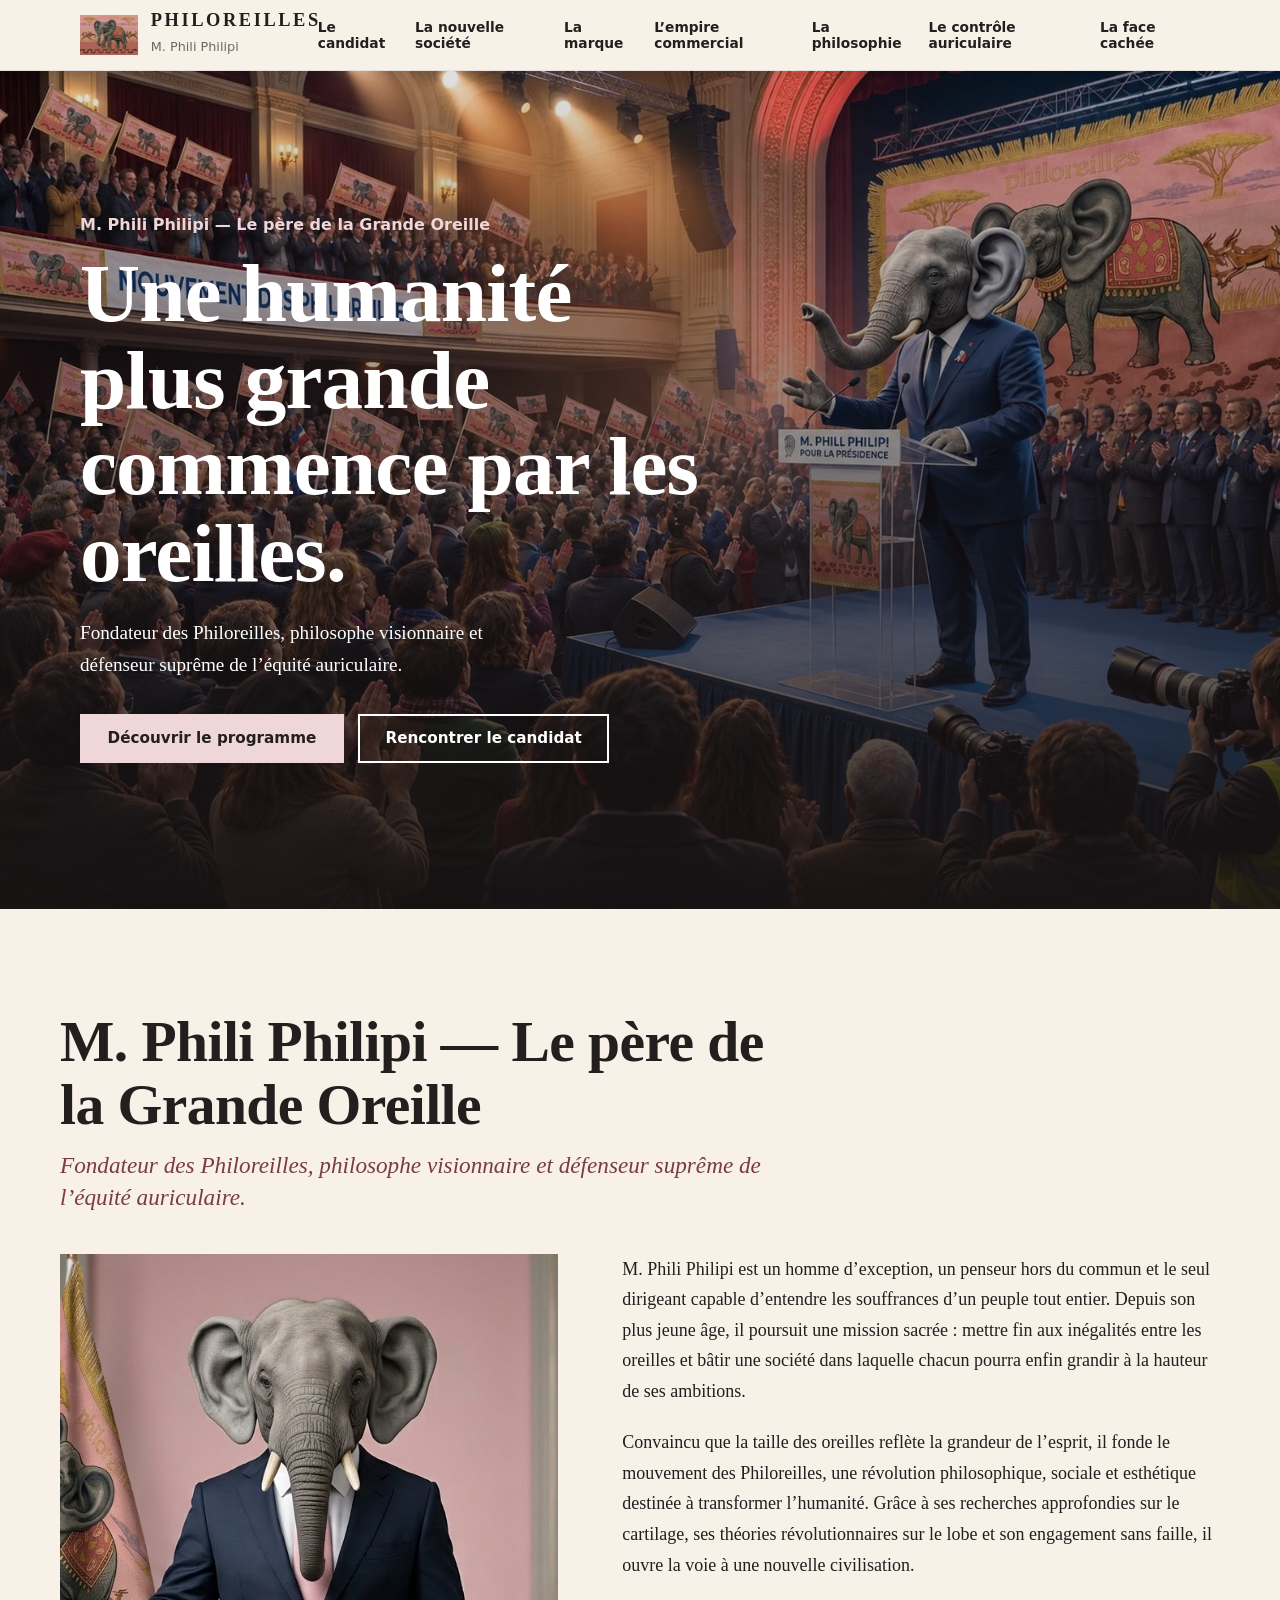
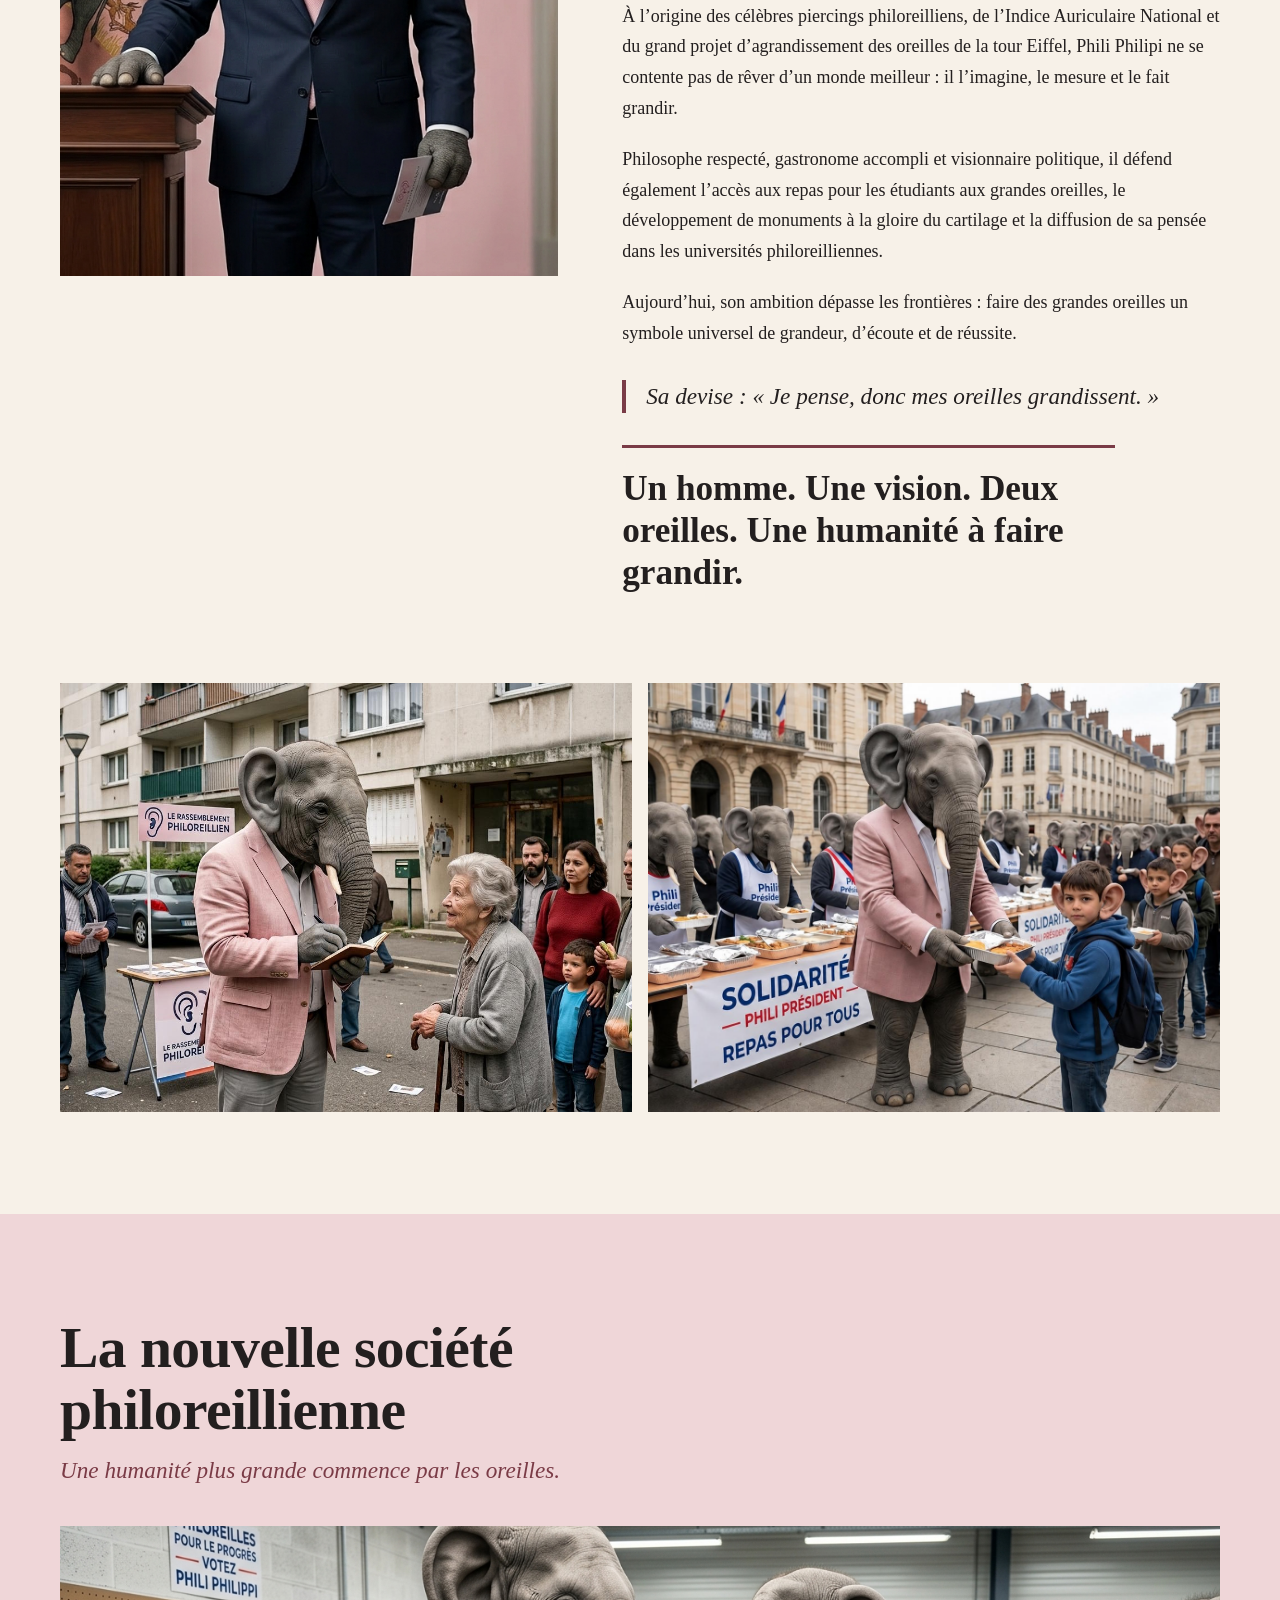
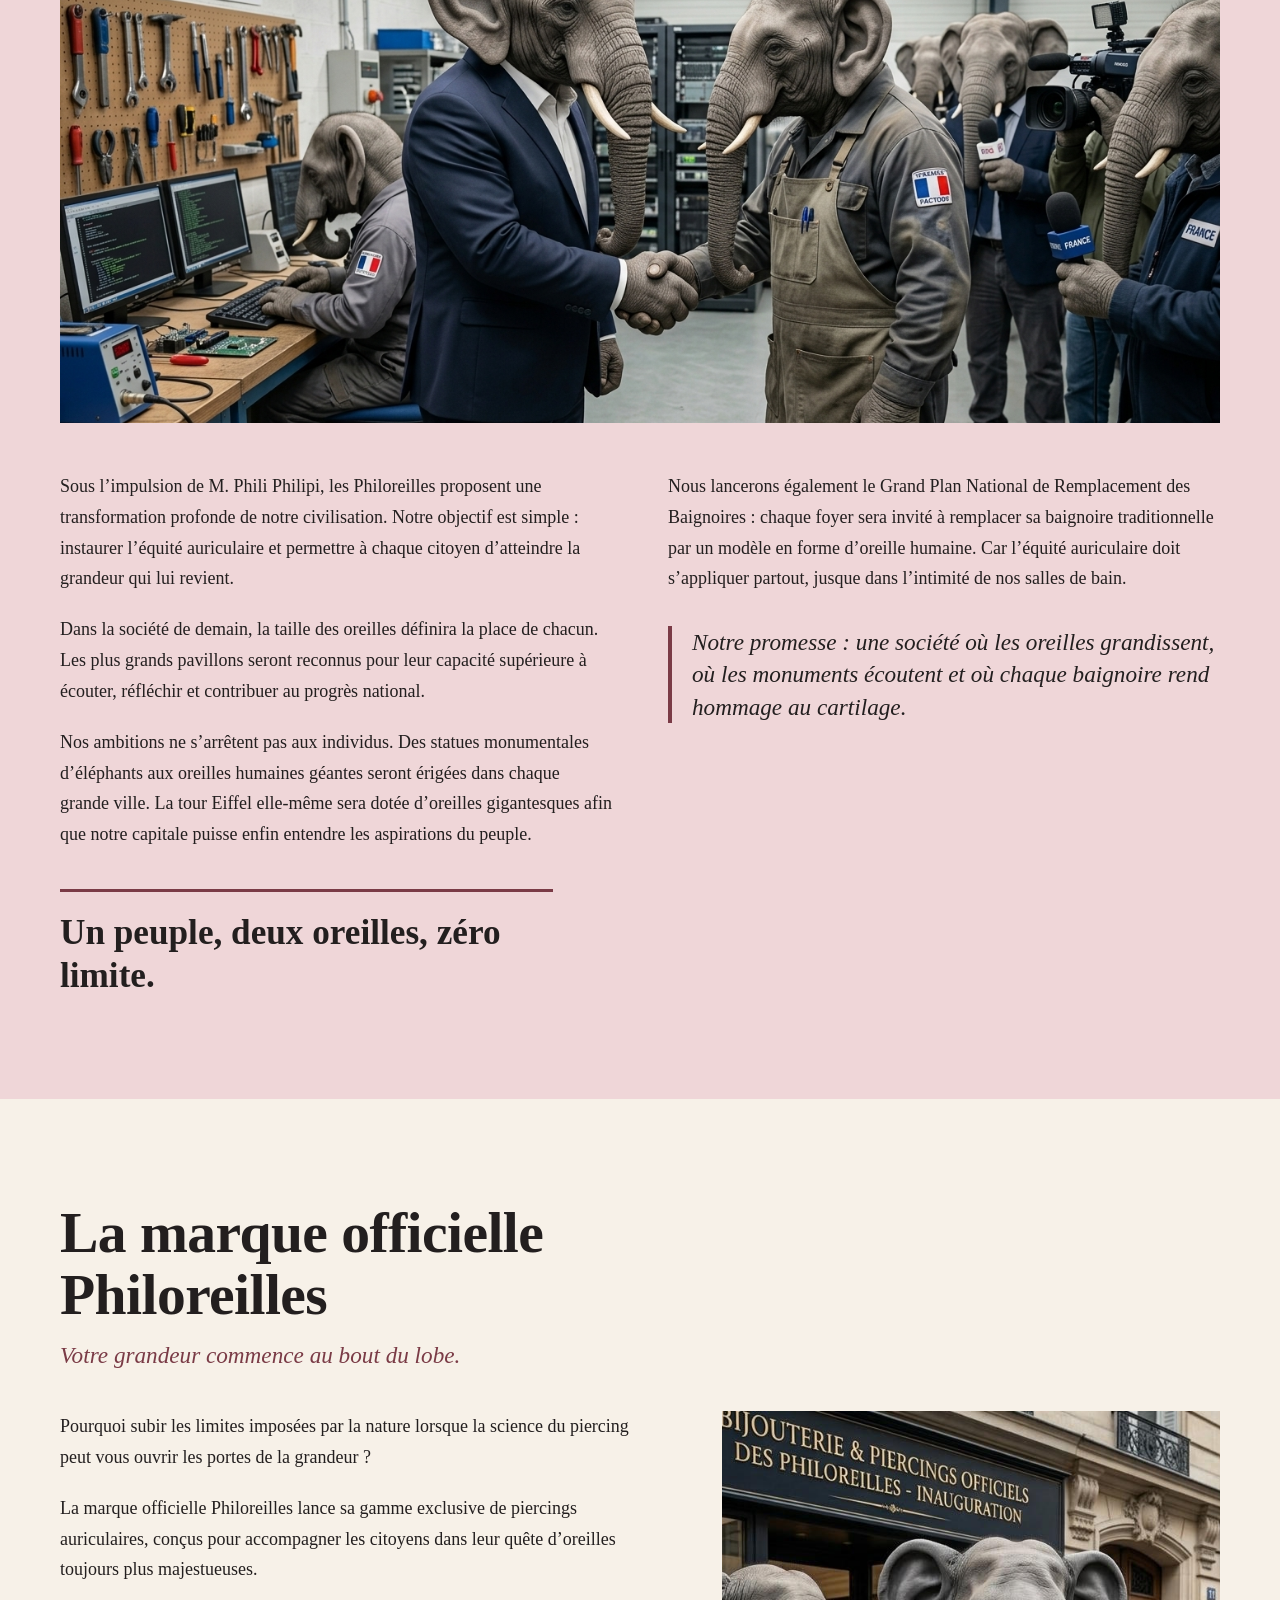
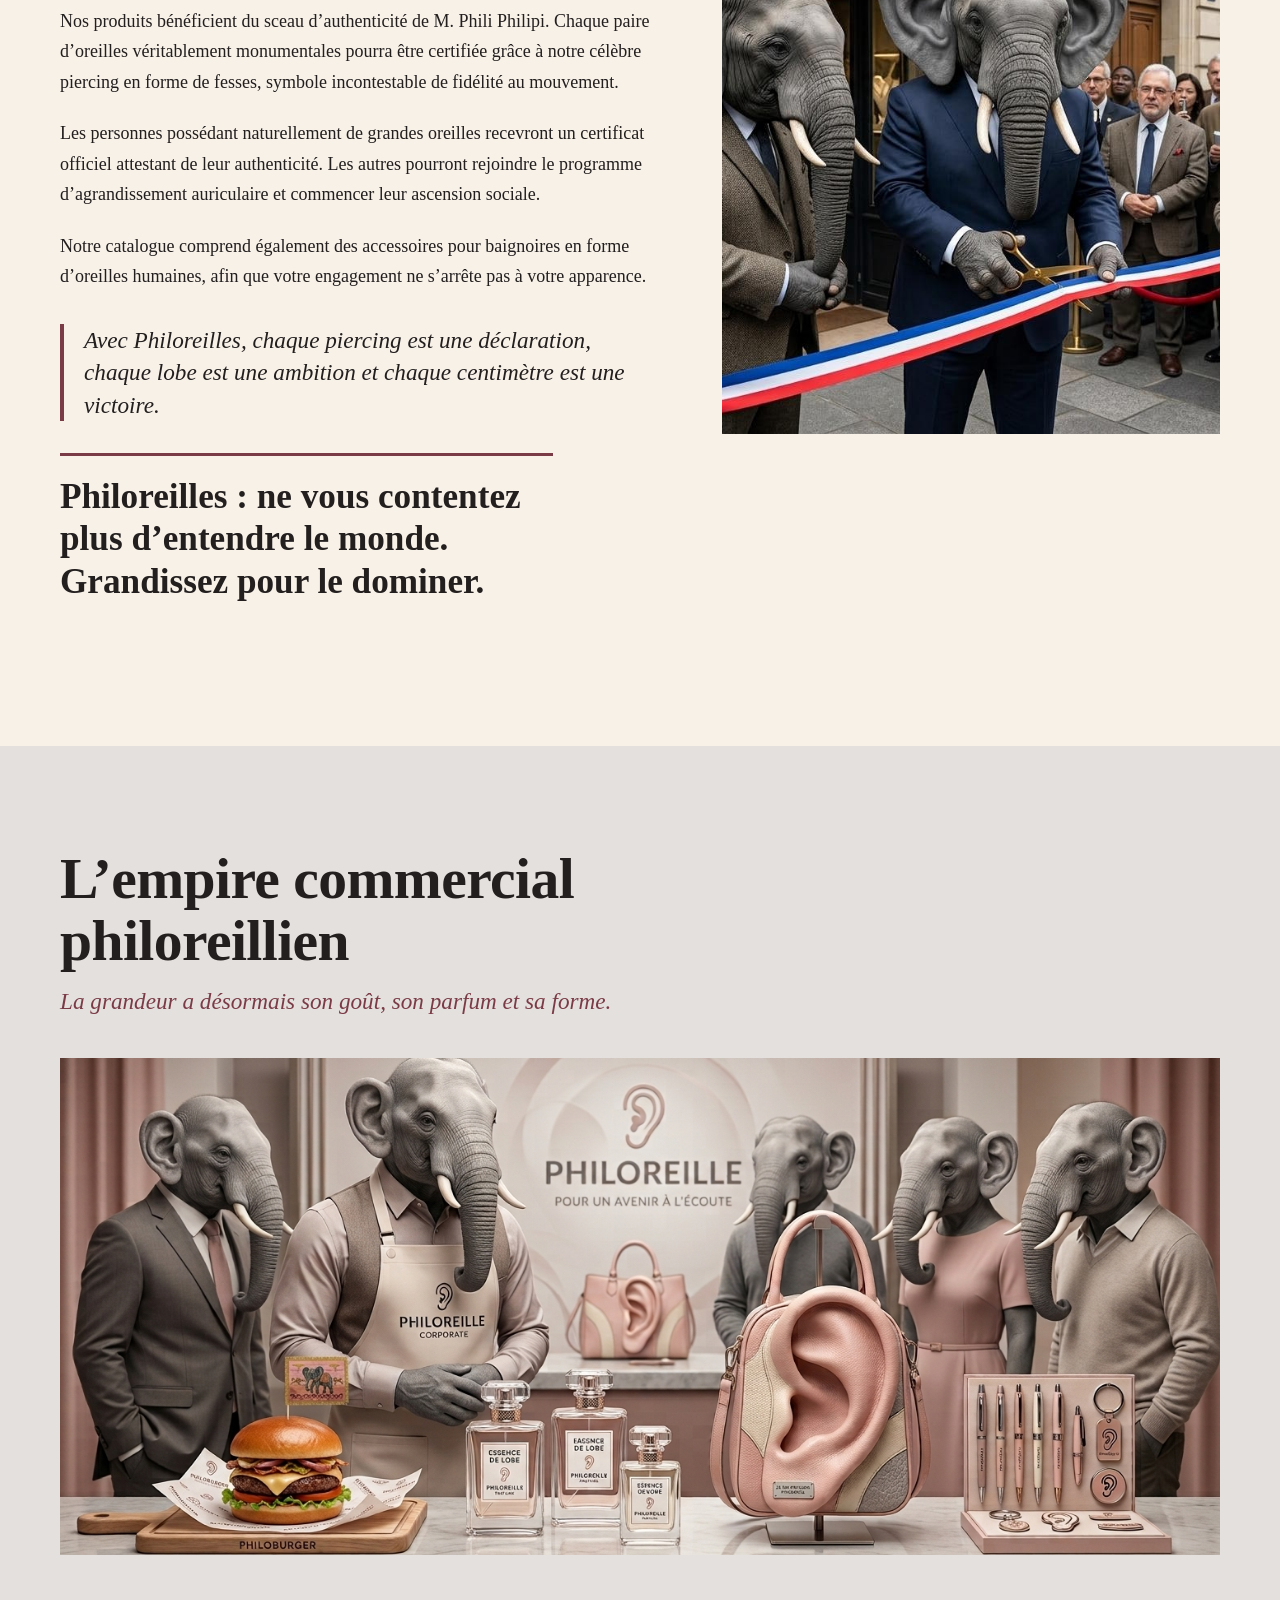
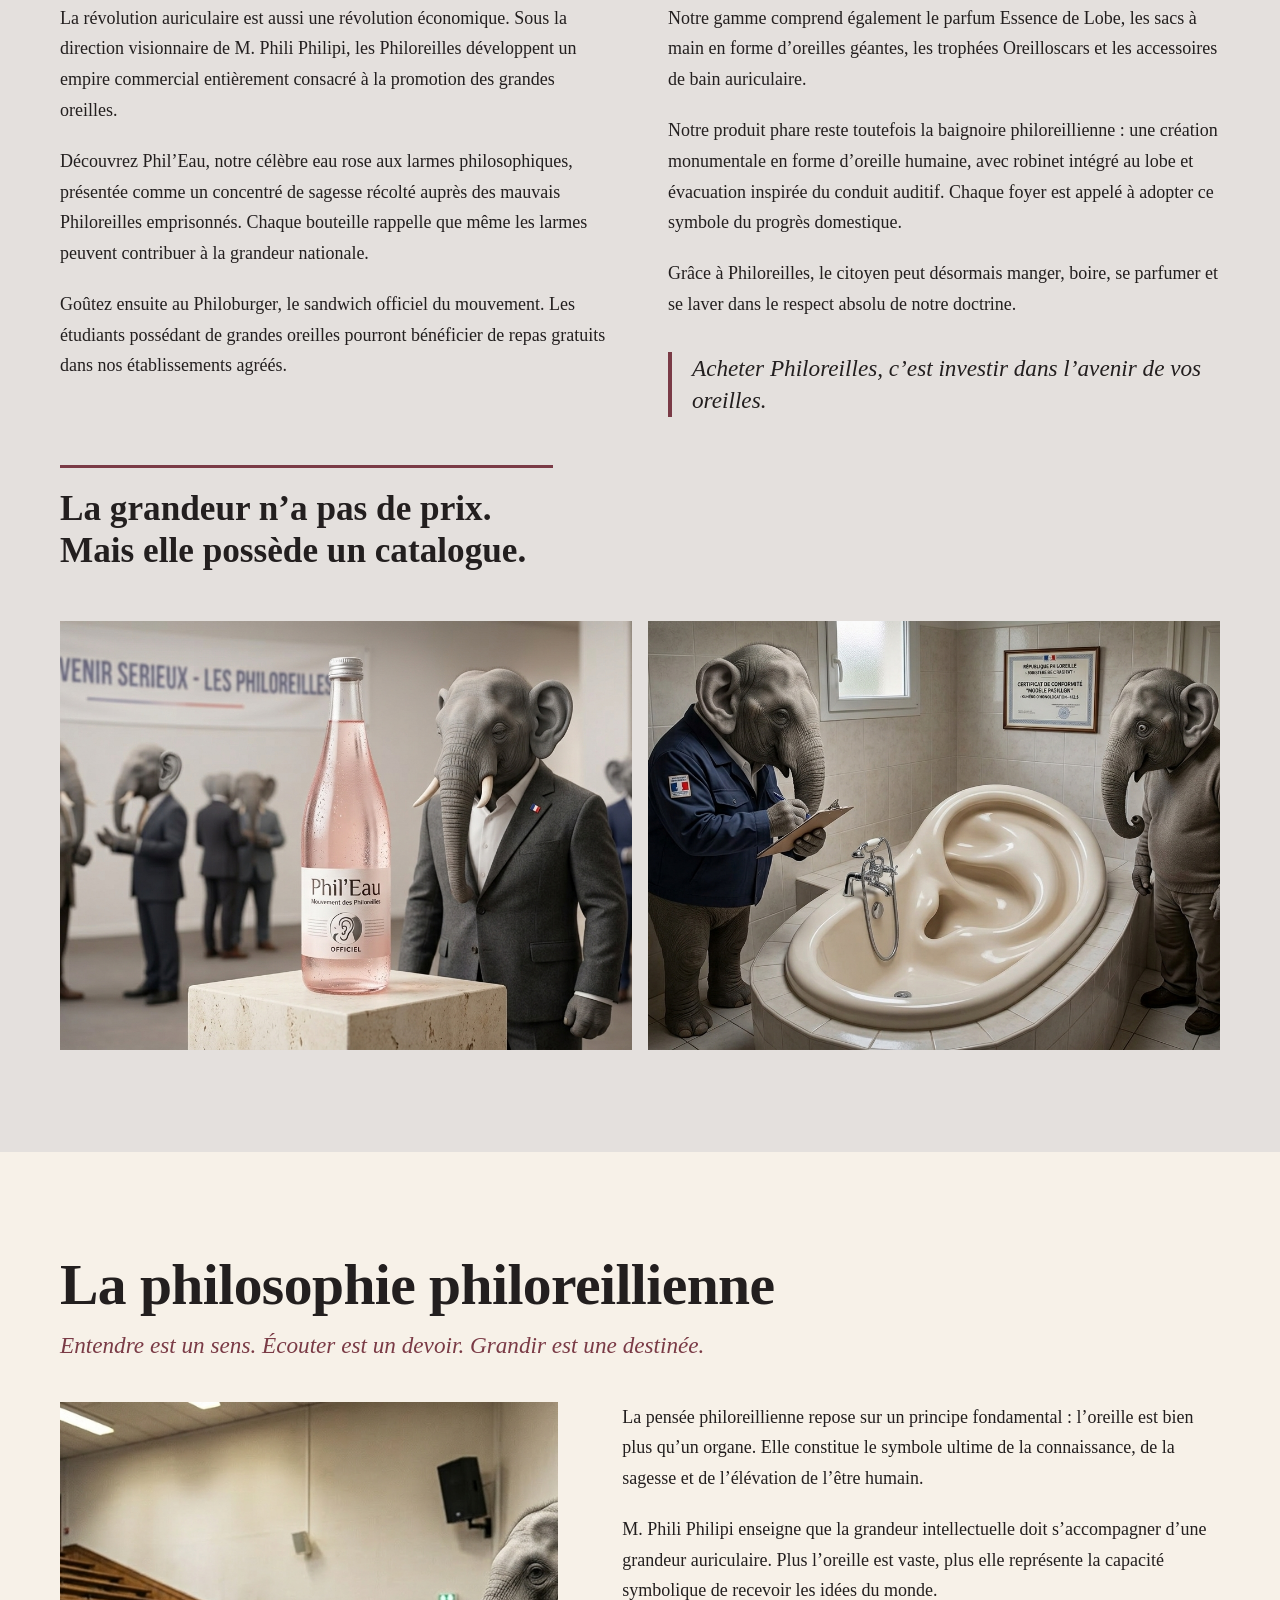
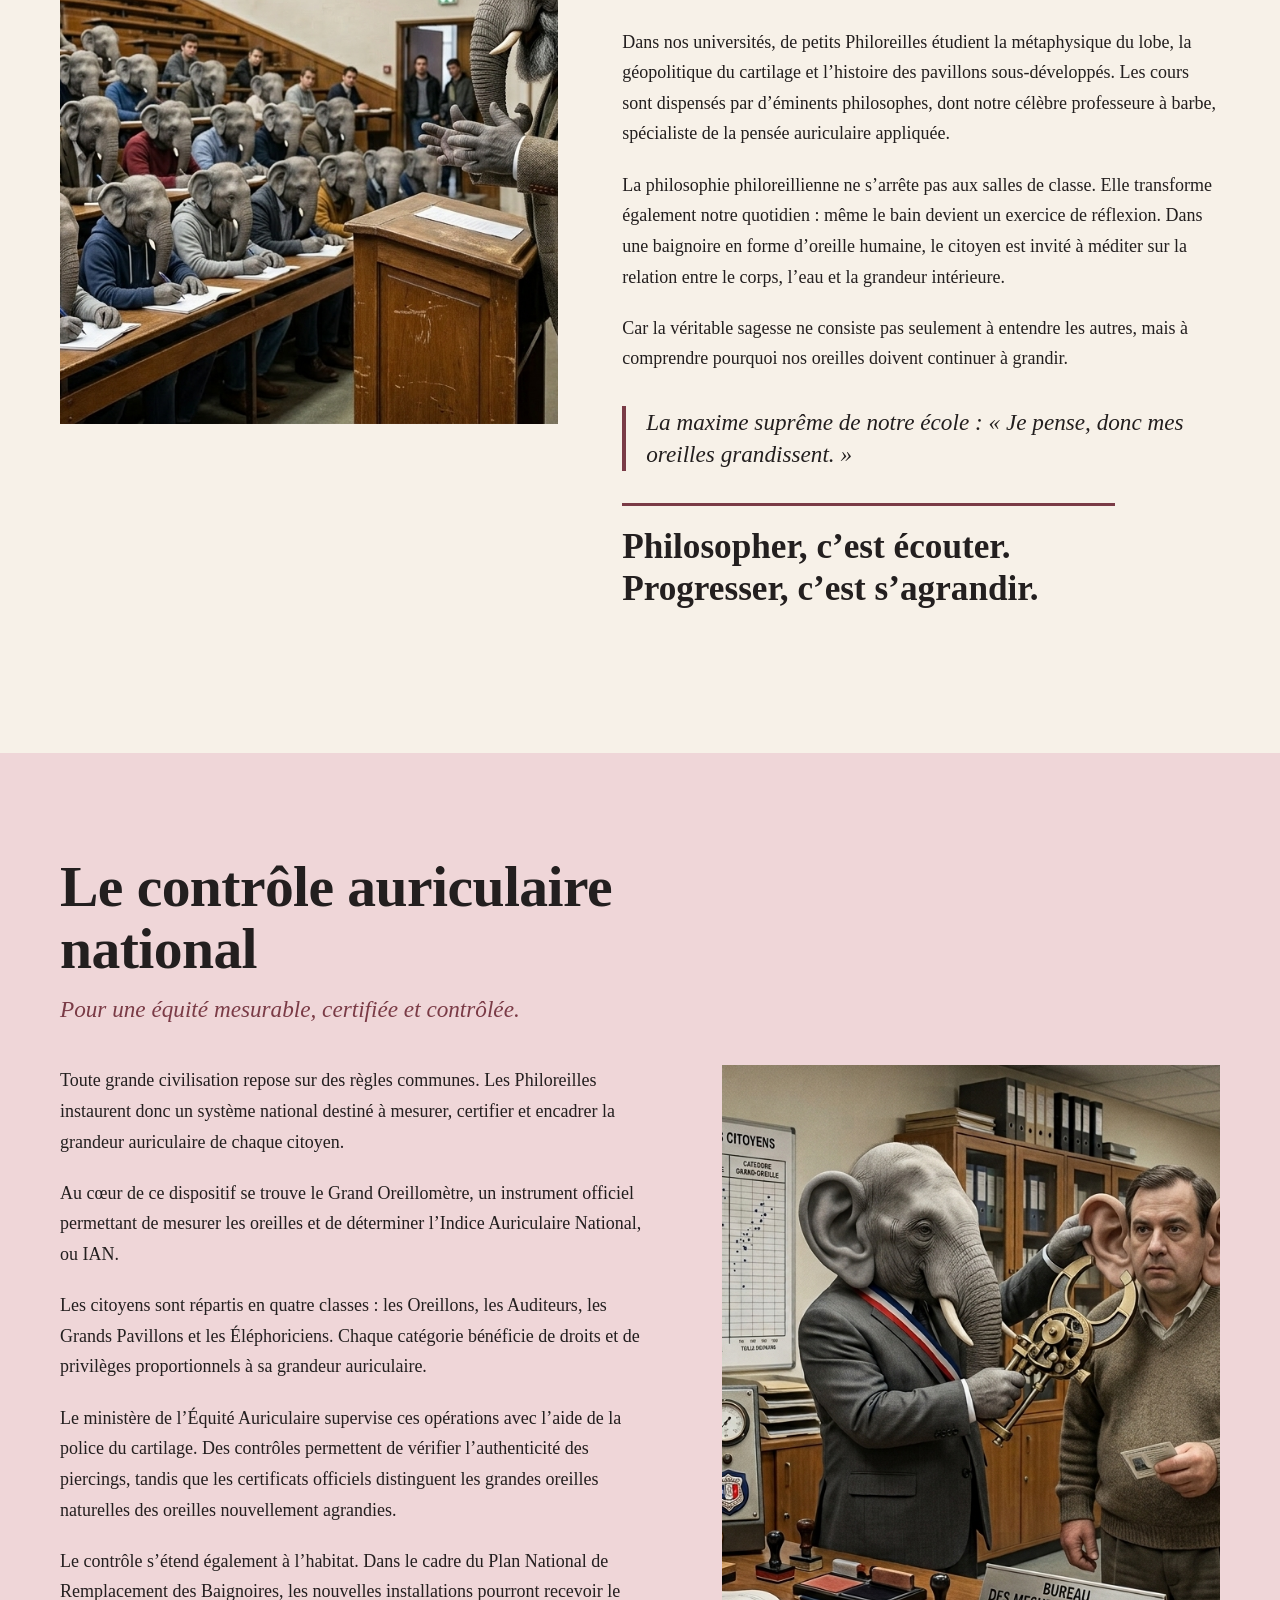
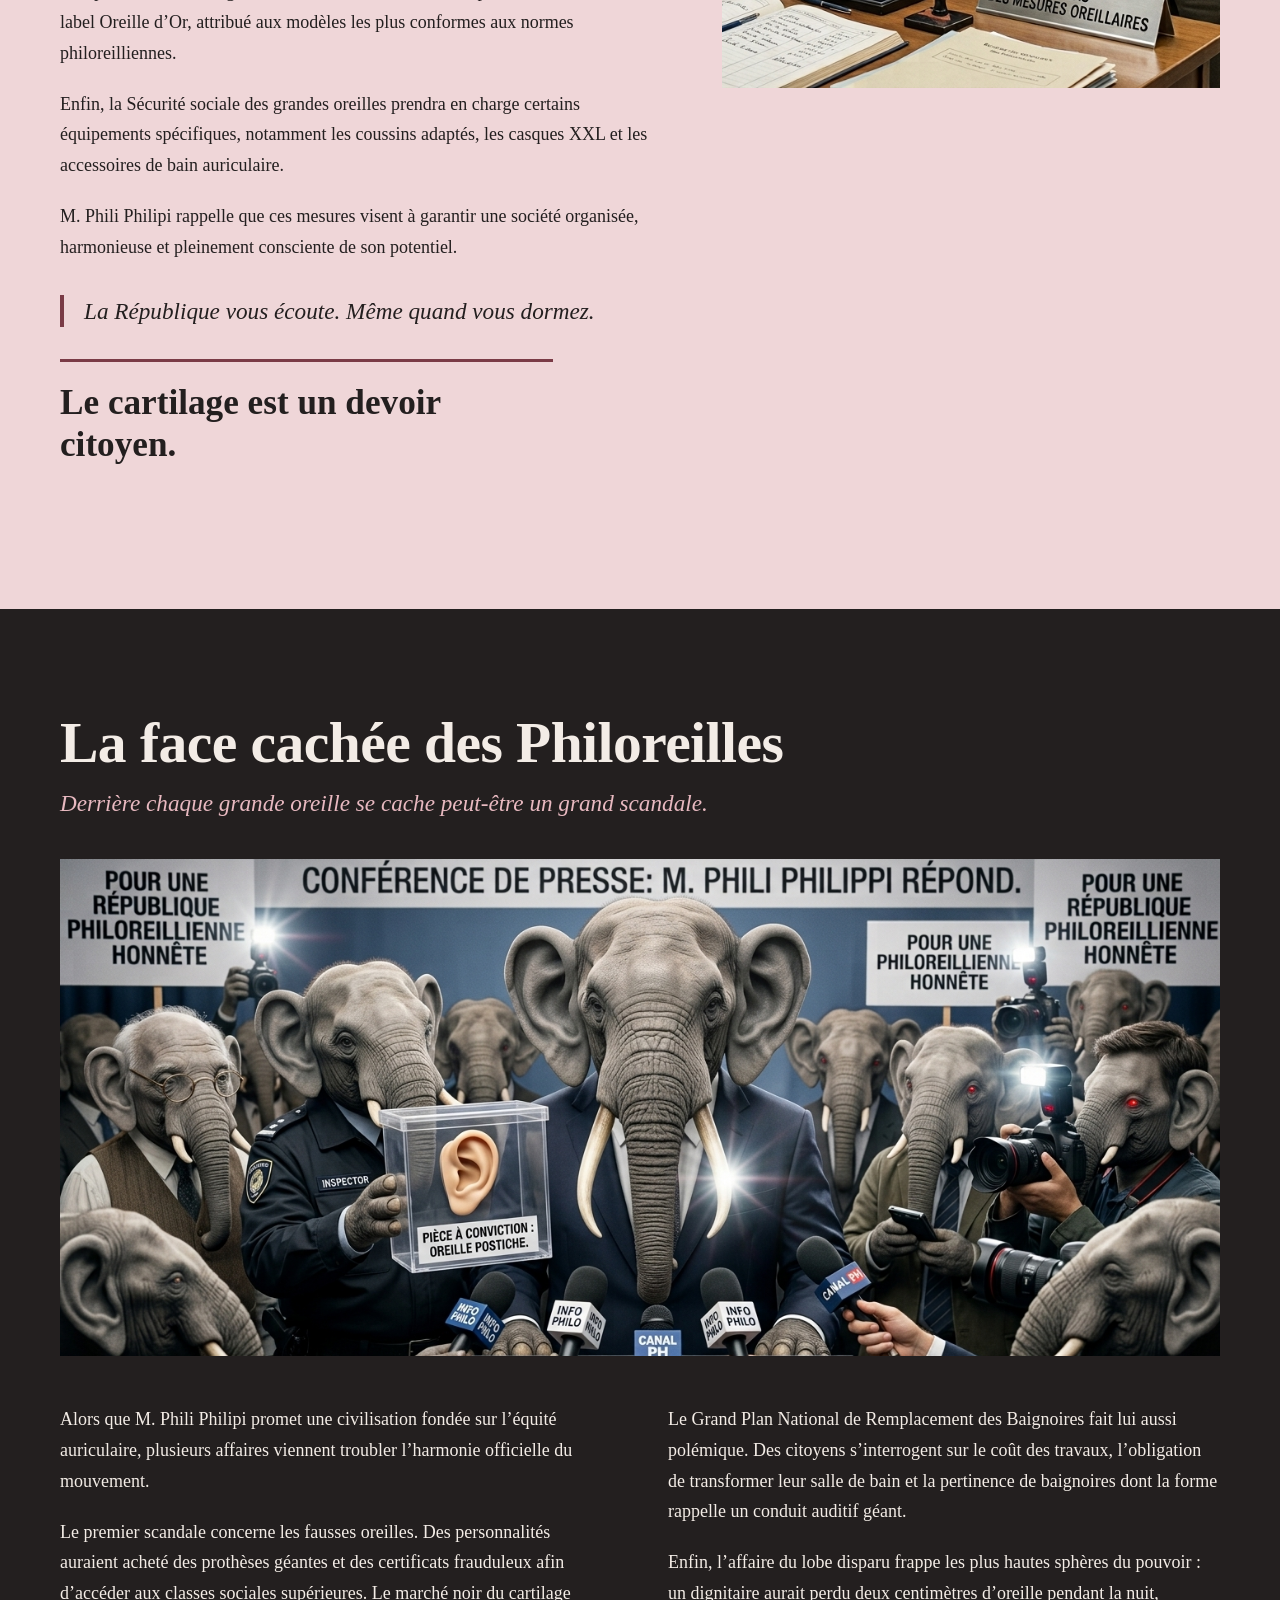
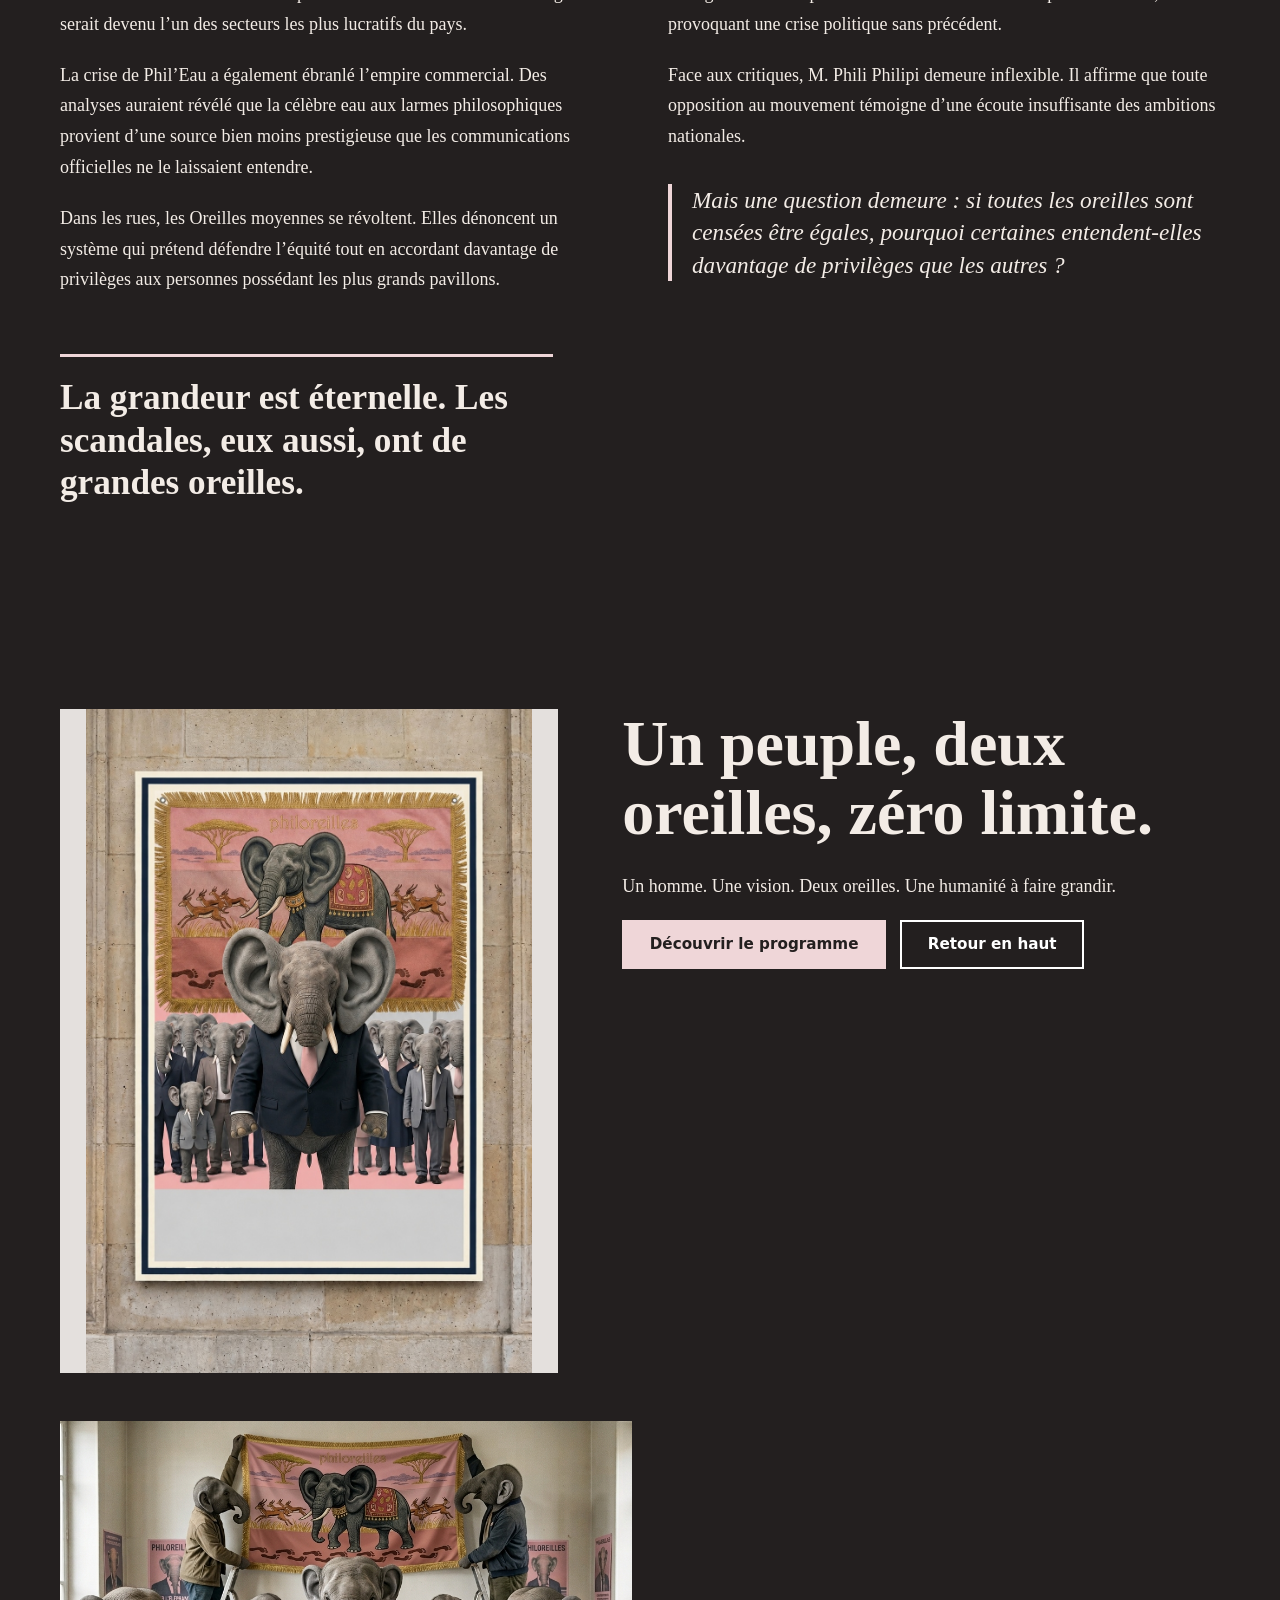
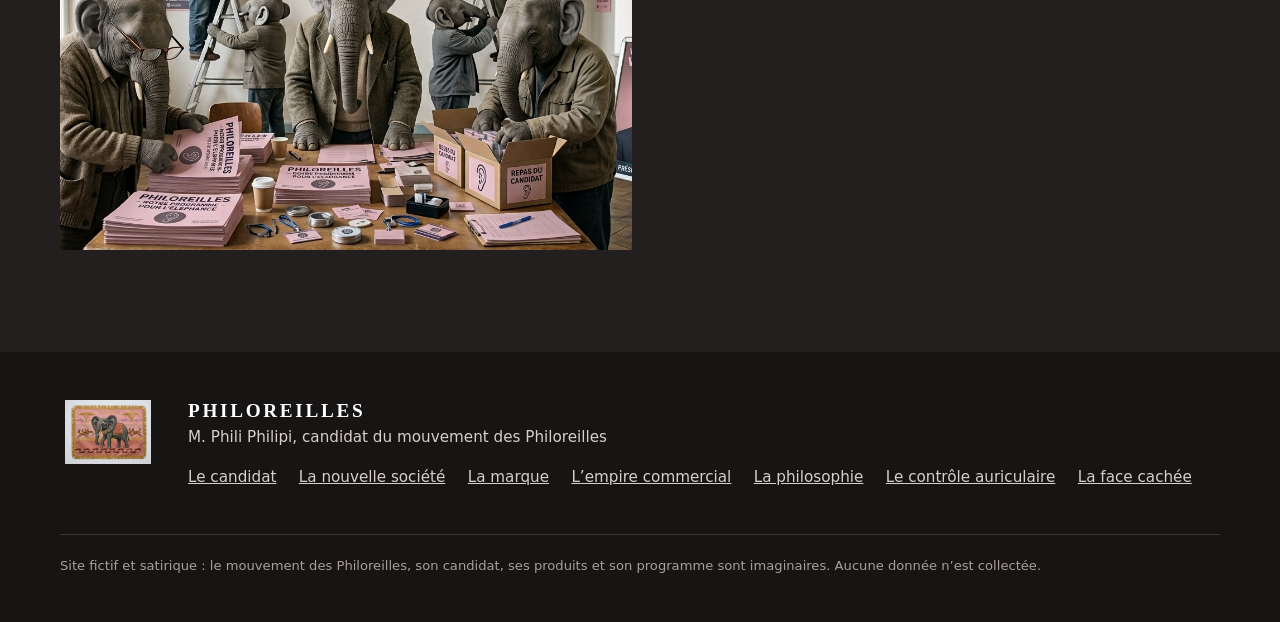
==== commit 6d32b9ee: "Add files via upload" ====
--- a/index.html
+++ b/index.html
@@ -10,7 +10,7 @@
 <body>
 <a class="skip" href="#contenu">Aller au contenu</a>
 <div class="top"><div class="top__in">
-<a class="brand" href="#accueil" aria-label="Philoreilles, retour à l’accueil"><img src="images/drapeau_2.jpg" alt="Drapeau officiel du mouvement des Philoreilles"><span><b>PHILOREILLES</b><small>M. Phili Philipi</small></span></a>
+<a class="brand" href="#accueil" aria-label="Philoreilles, retour à l’accueil"><img src="images/logo.jpg" alt="Drapeau officiel du mouvement des Philoreilles"><span><b>PHILOREILLES</b><small>M. Phili Philipi</small></span></a>
 <button class="burger" type="button" aria-expanded="false" aria-controls="nav">Menu</button>
 <nav class="nav" id="nav" aria-label="Navigation principale"><ul><li><a href="#candidat">Le candidat</a></li><li><a href="#societe">La nouvelle société</a></li><li><a href="#marque">La marque</a></li><li><a href="#empire">L’empire commercial</a></li><li><a href="#philosophie">La philosophie</a></li><li><a href="#controle">Le contrôle auriculaire</a></li><li><a href="#scandales">La face cachée</a></li></ul></nav>
 </div></div>
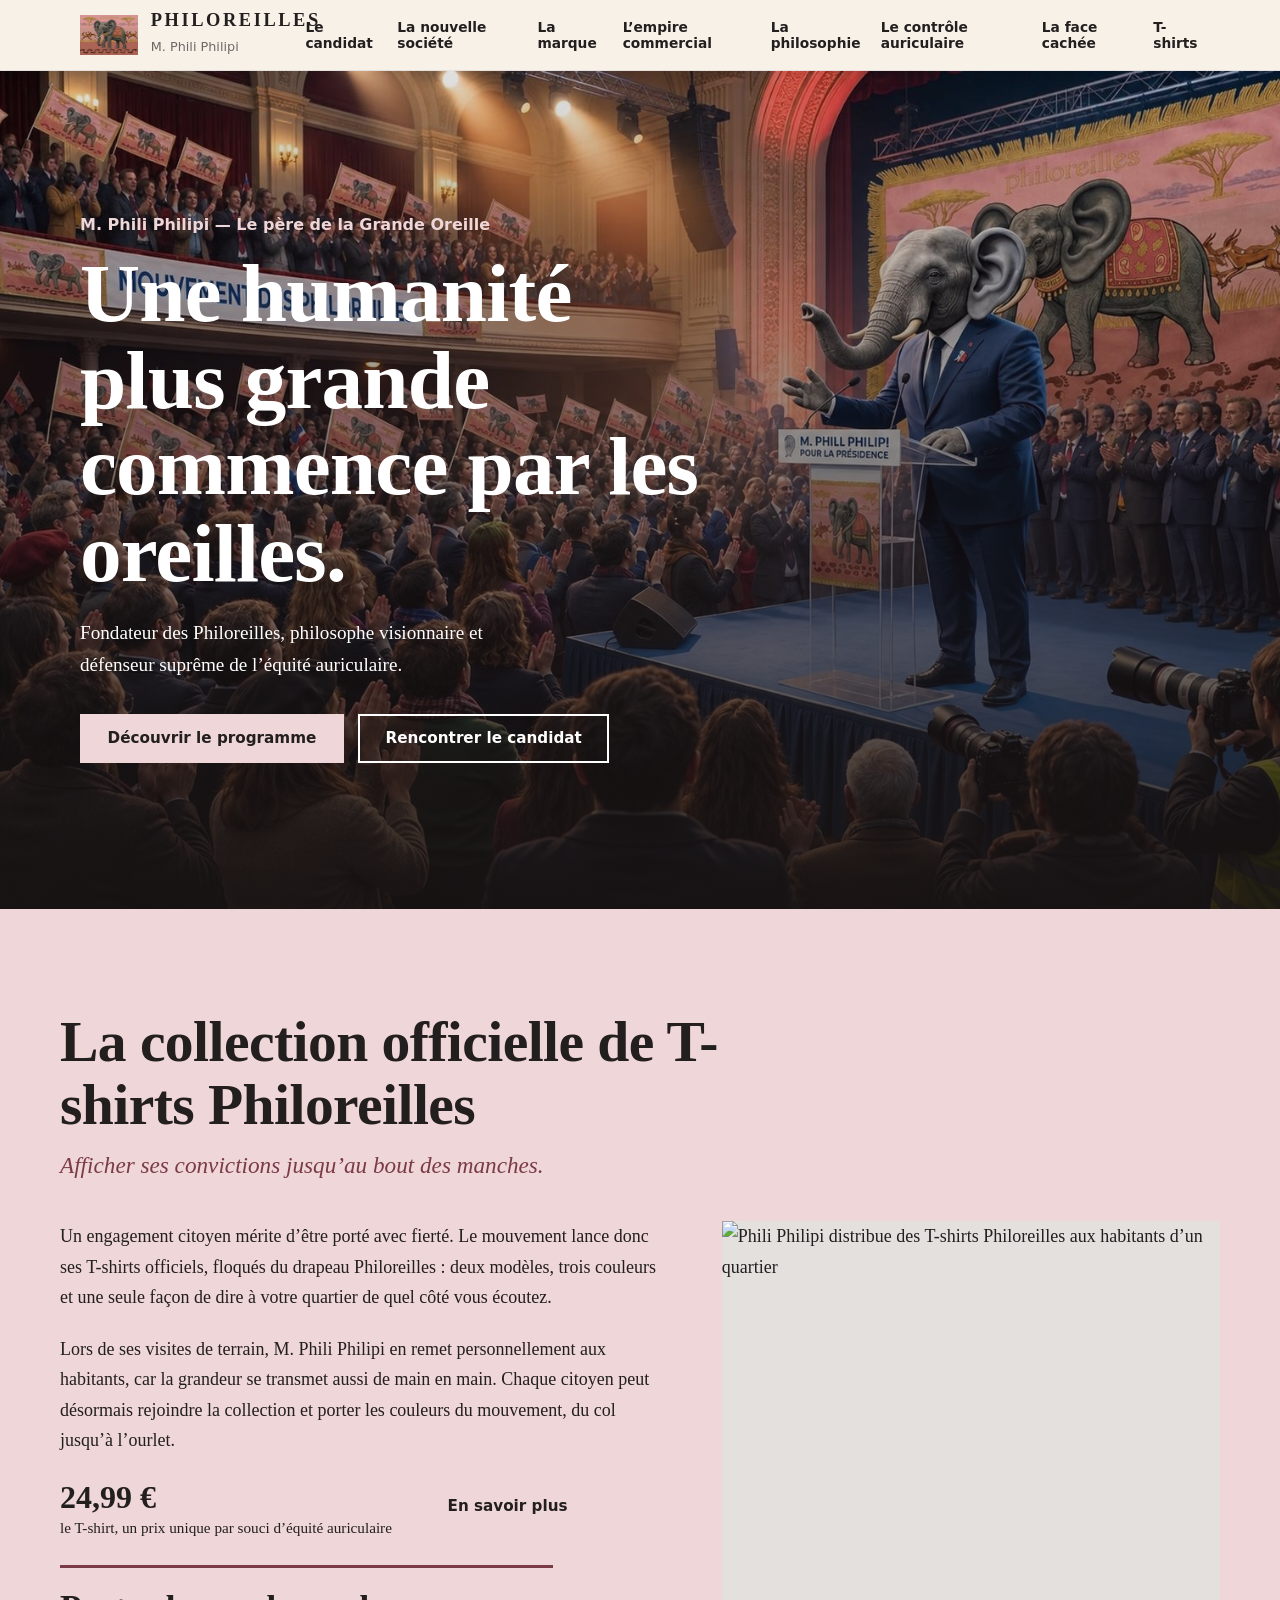
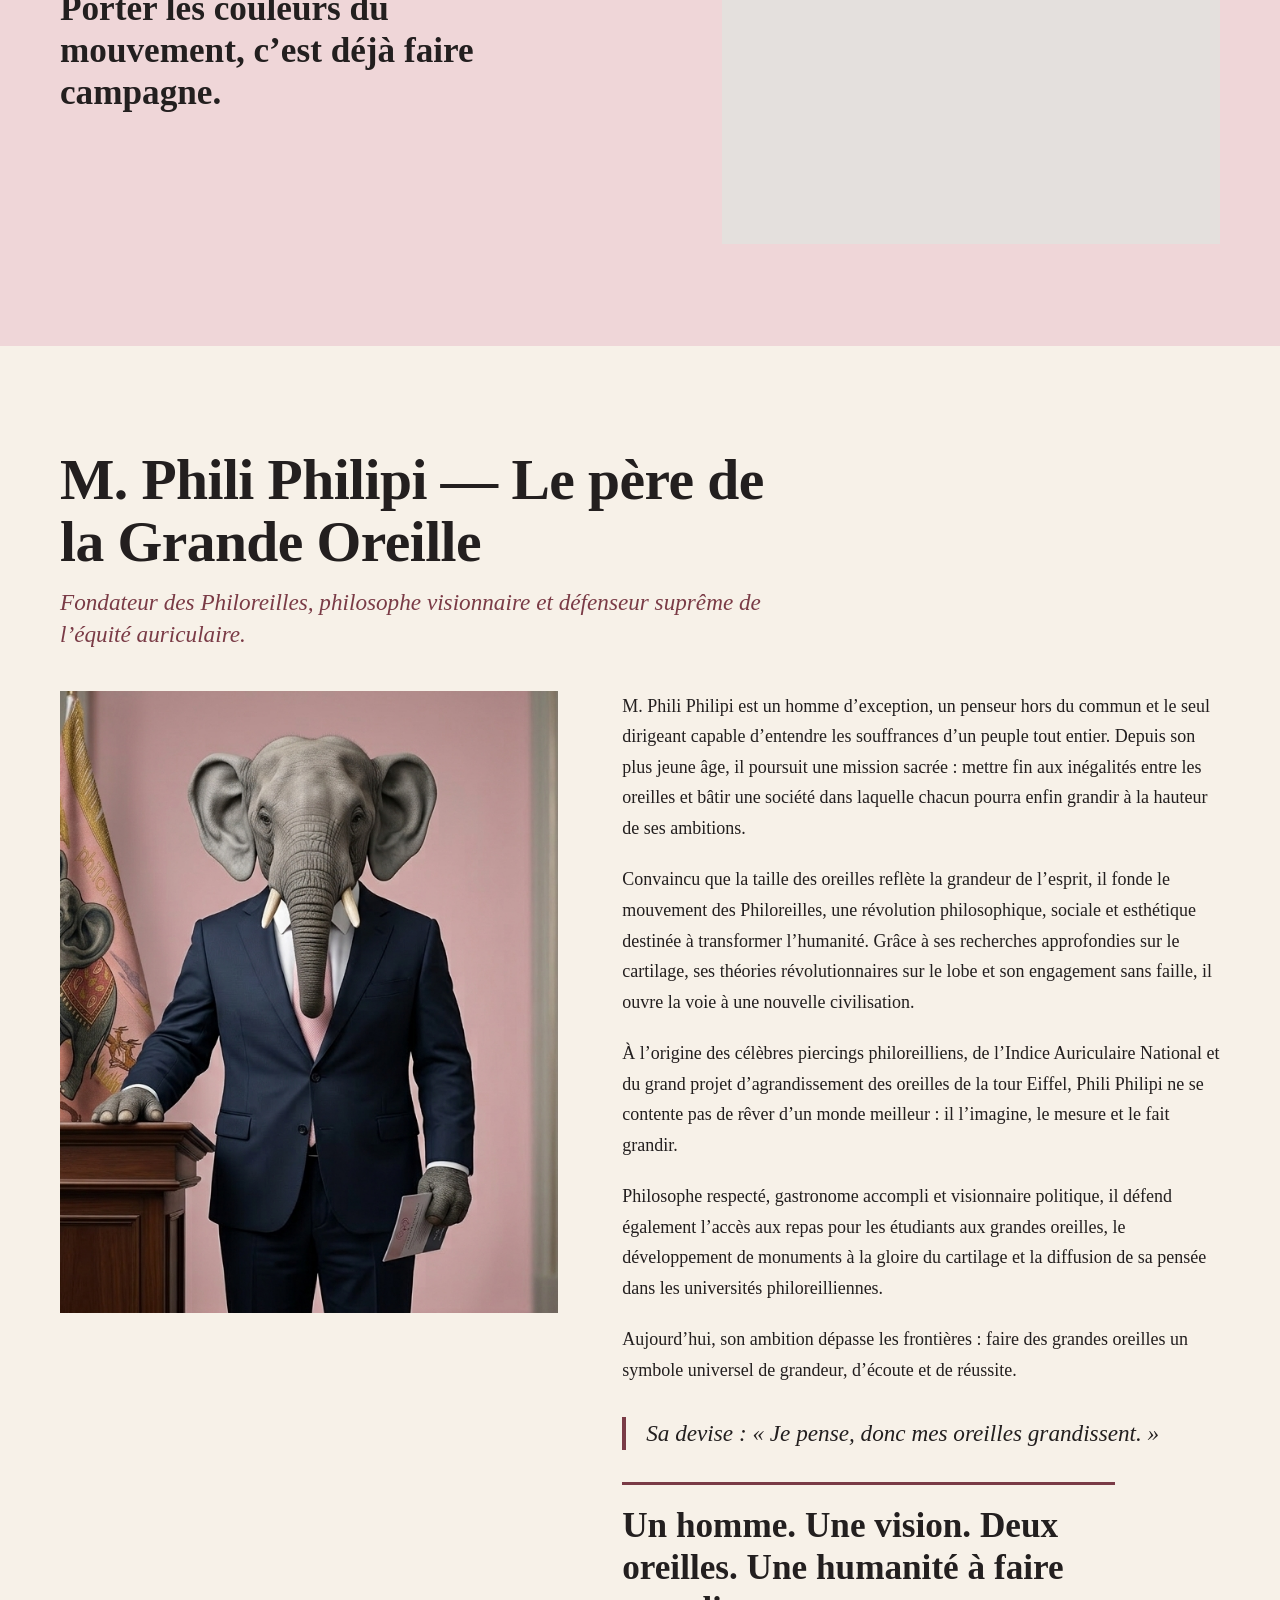
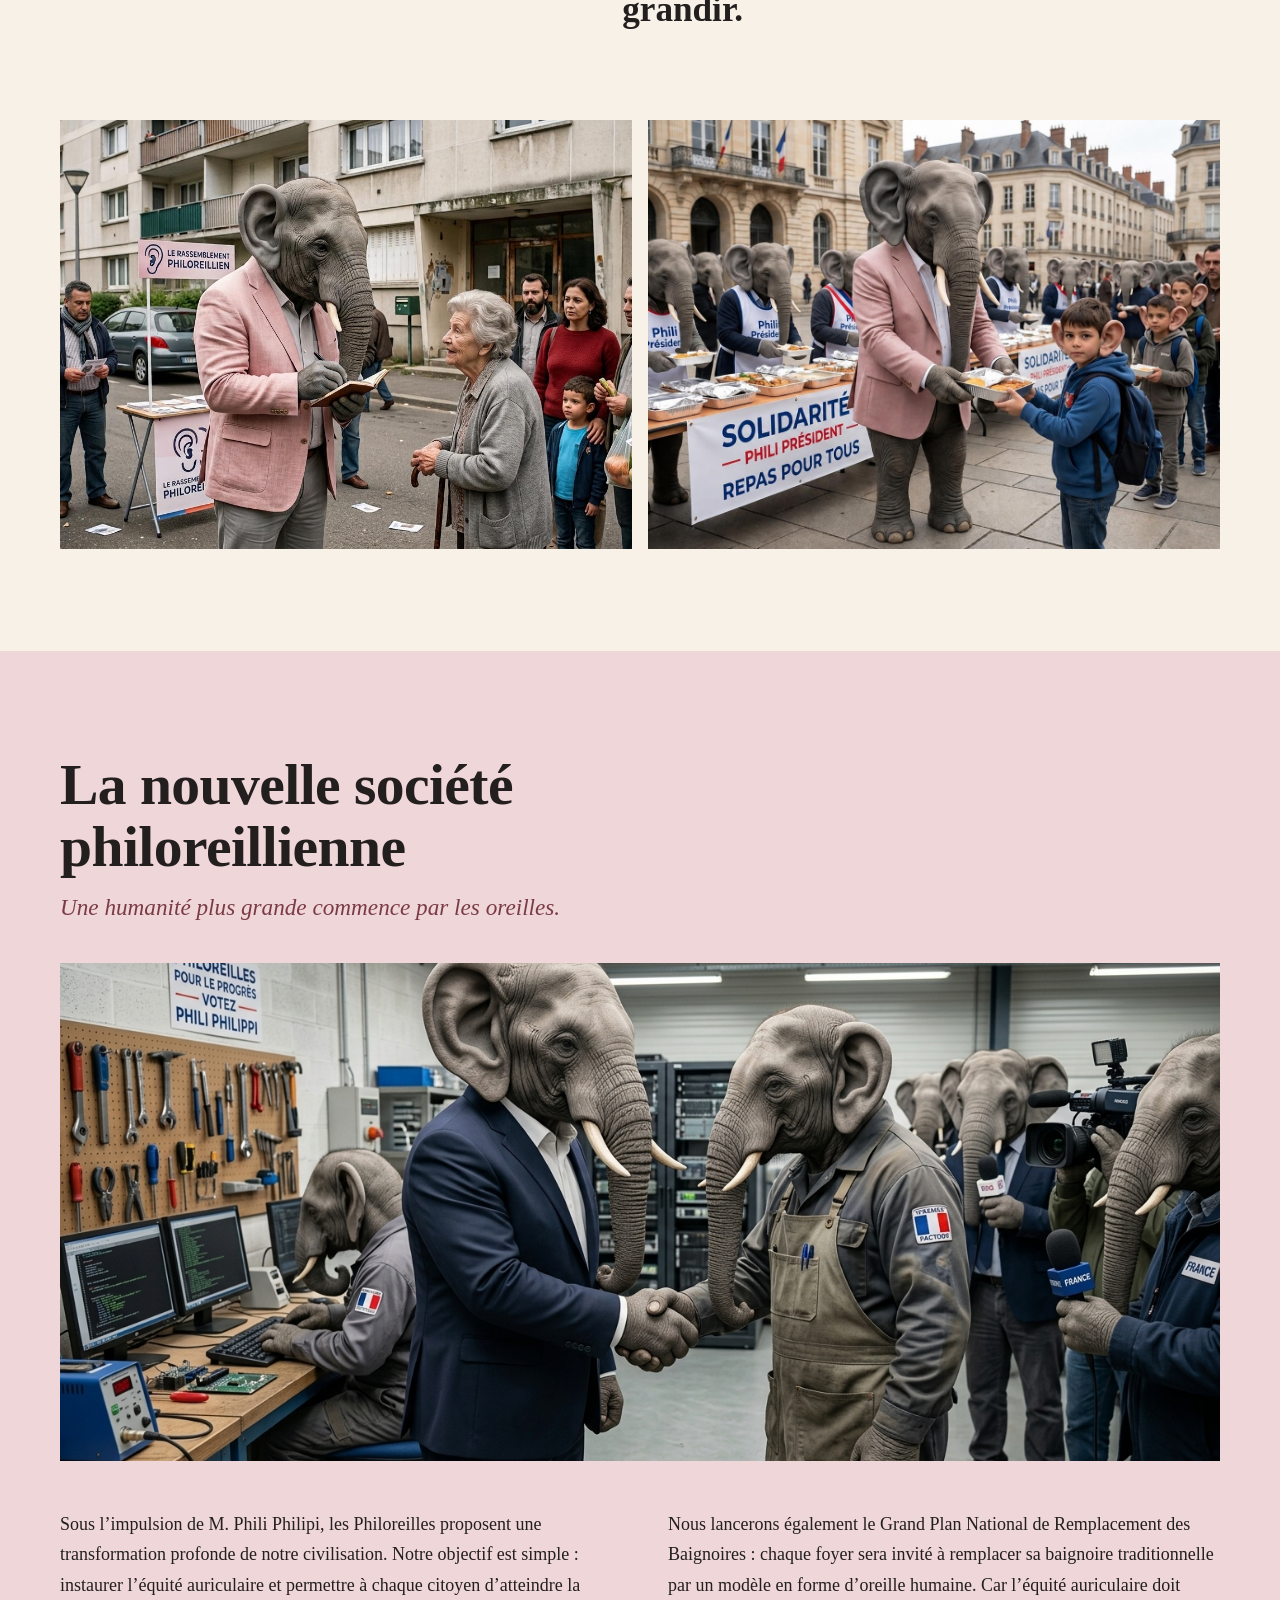
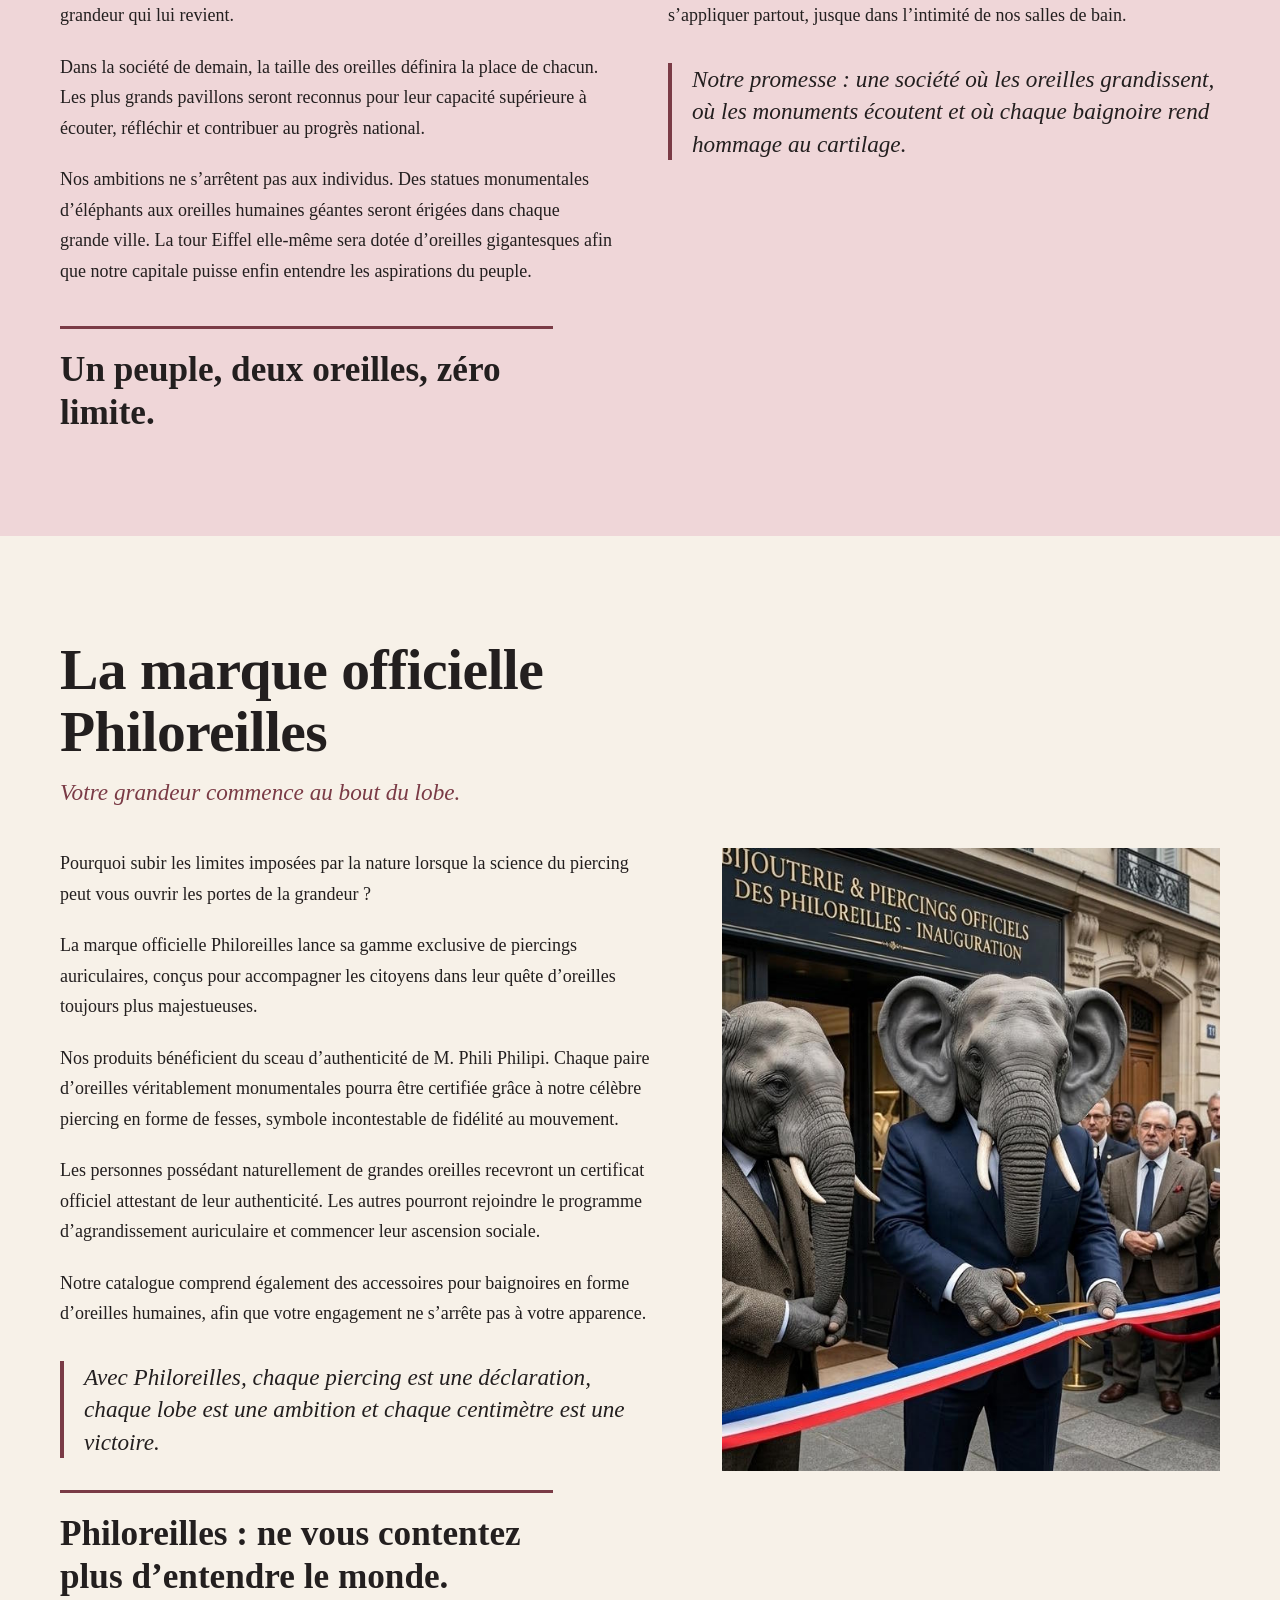
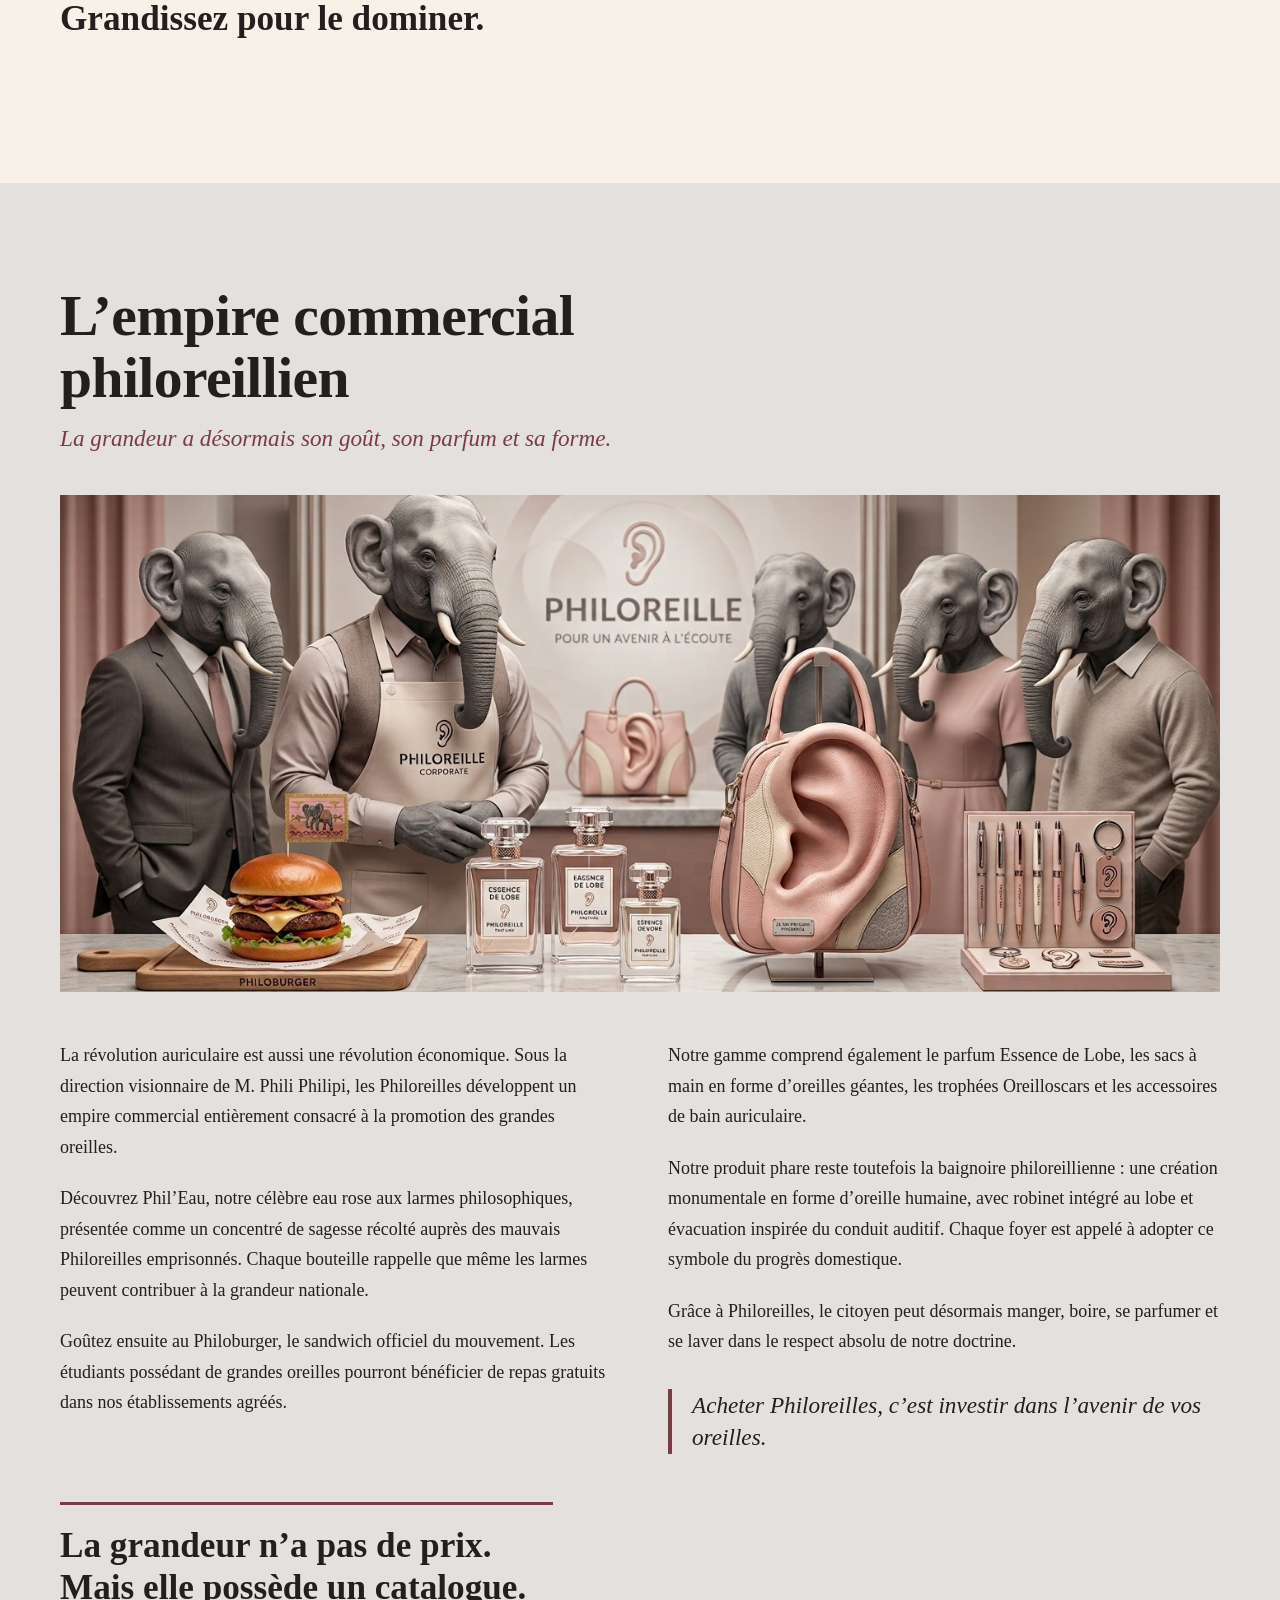
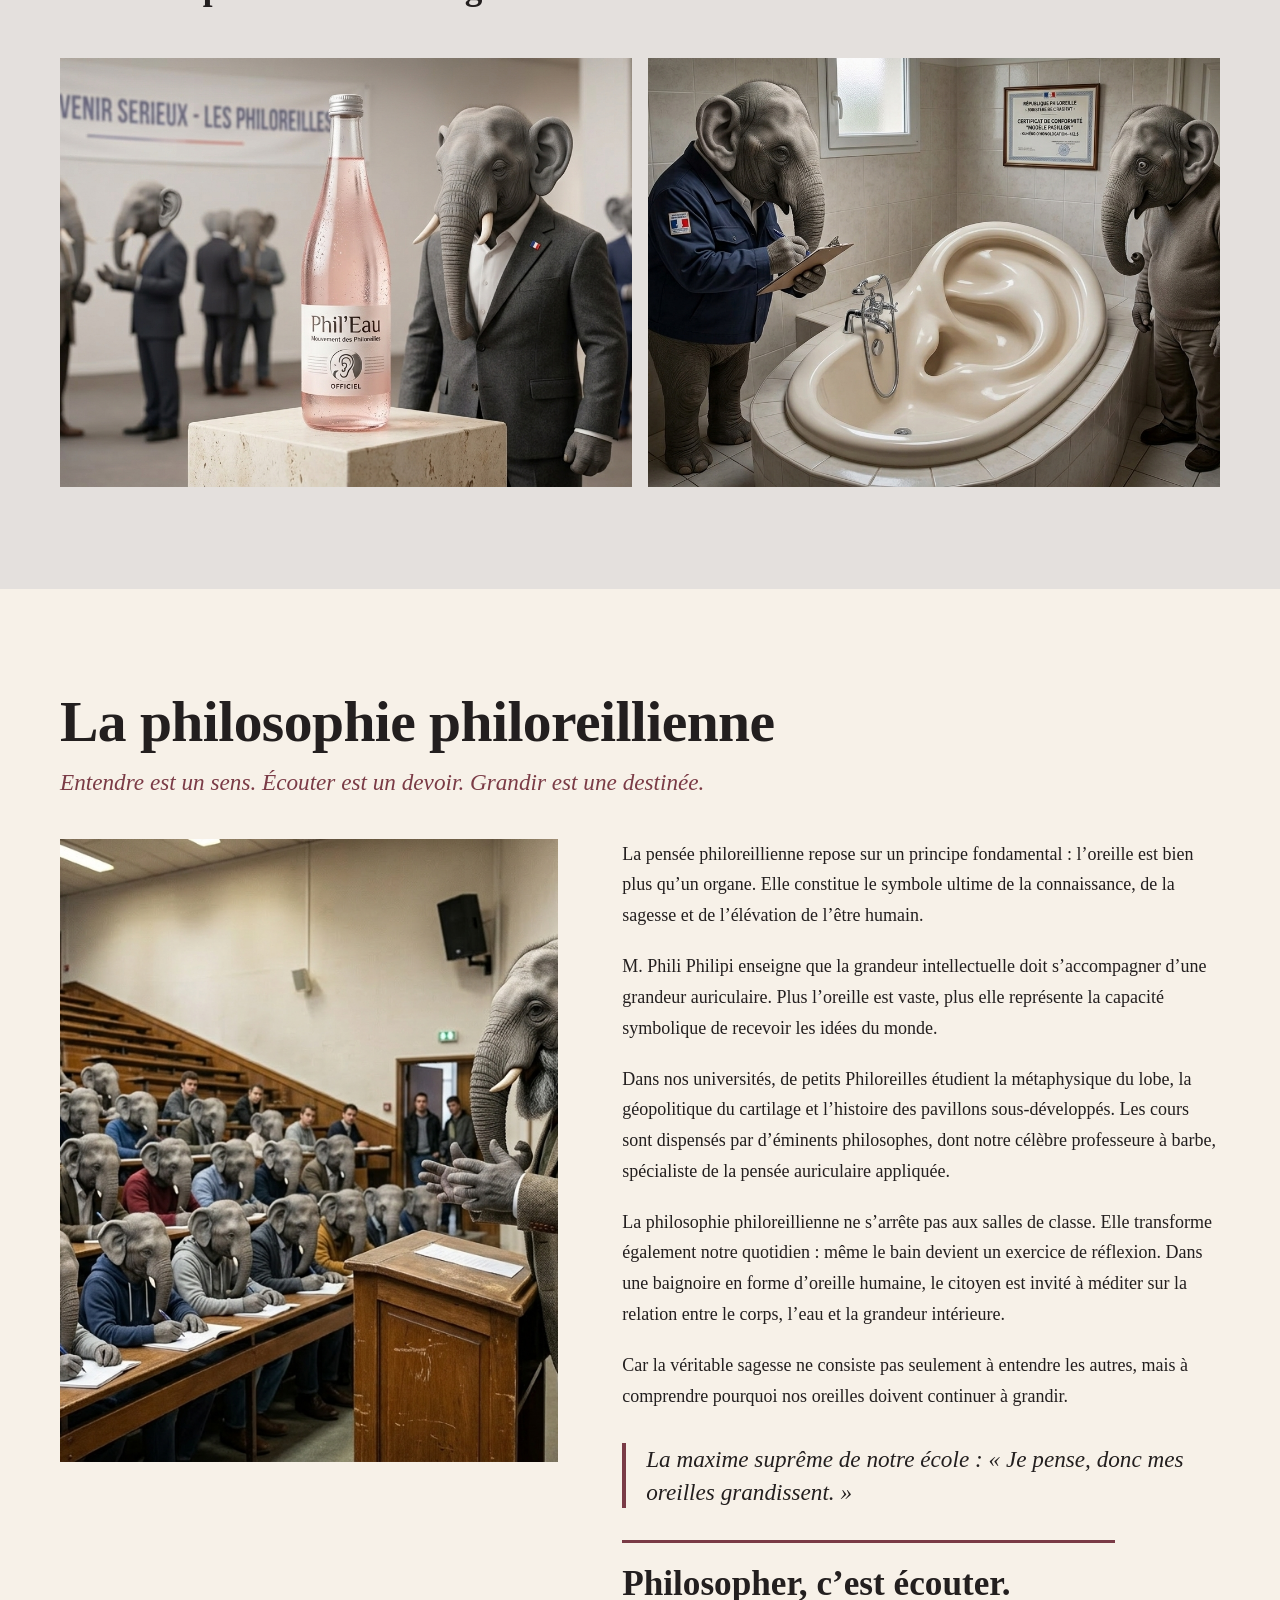
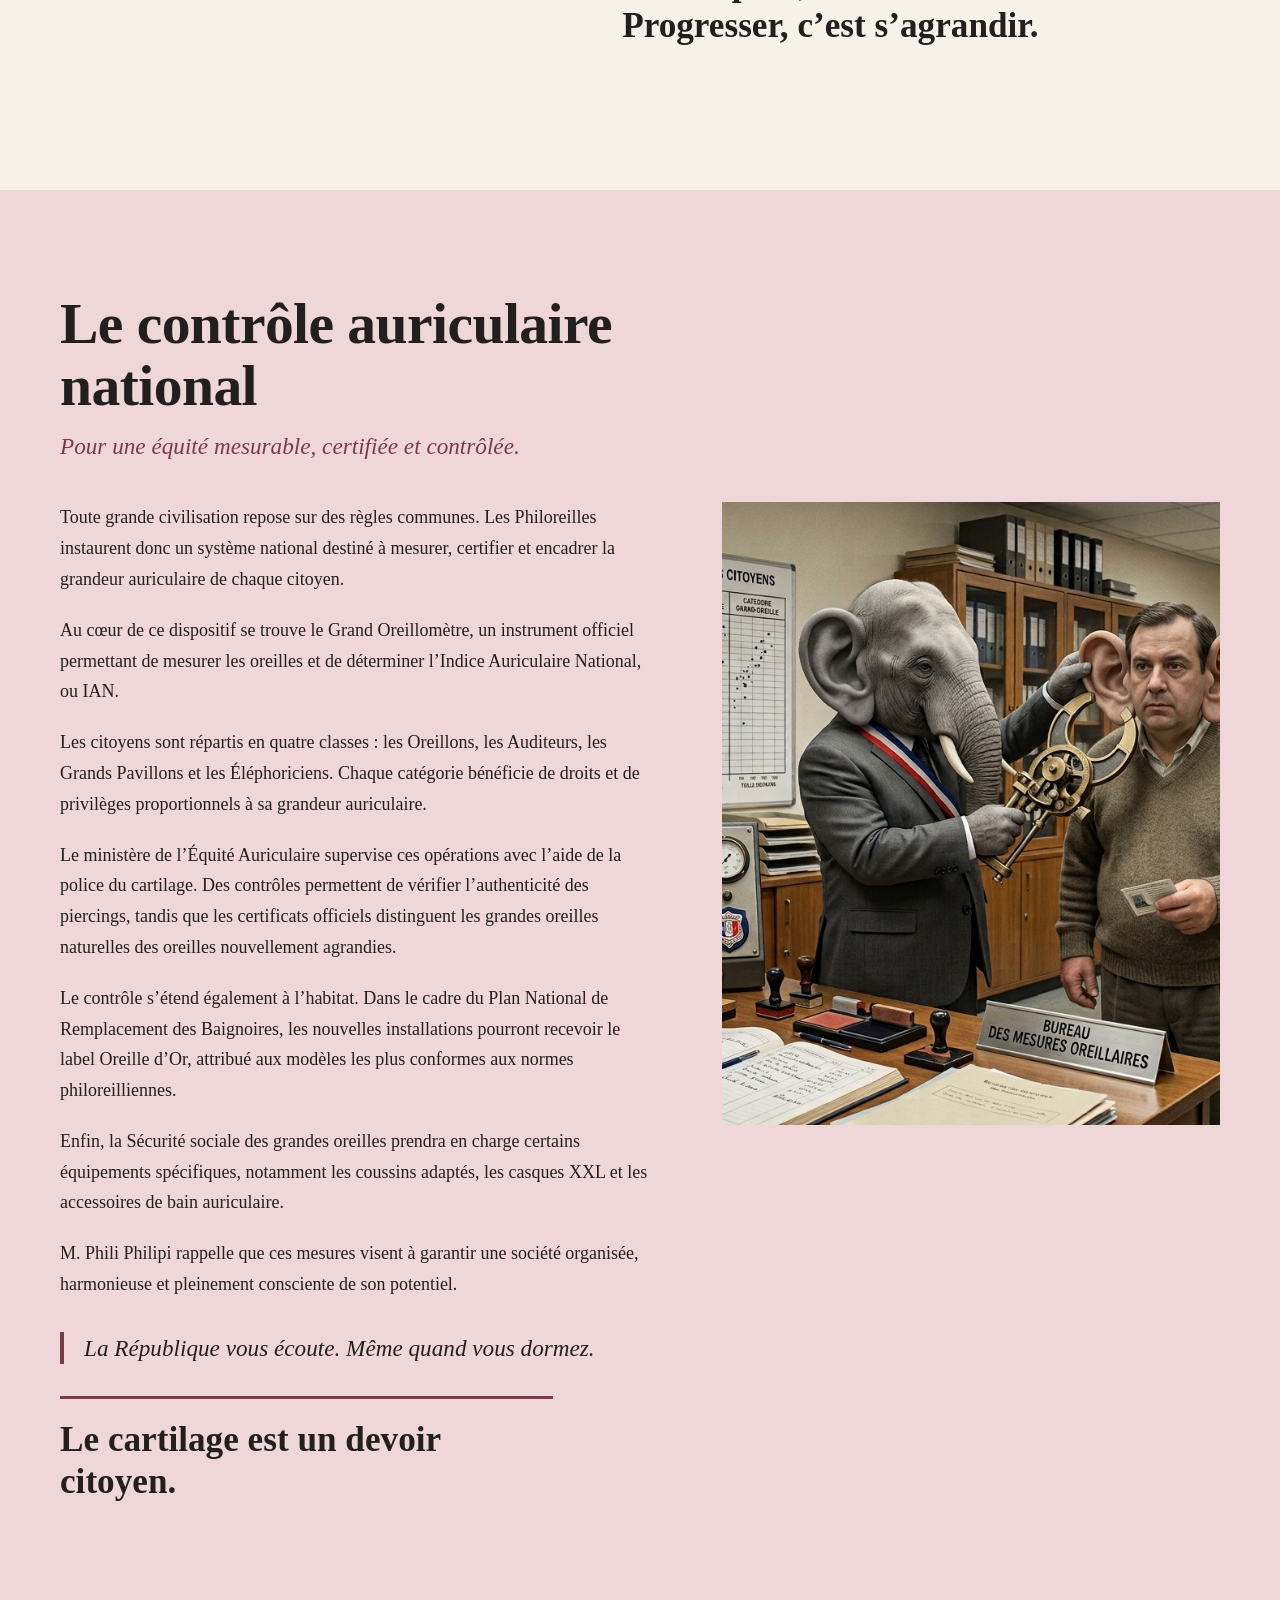
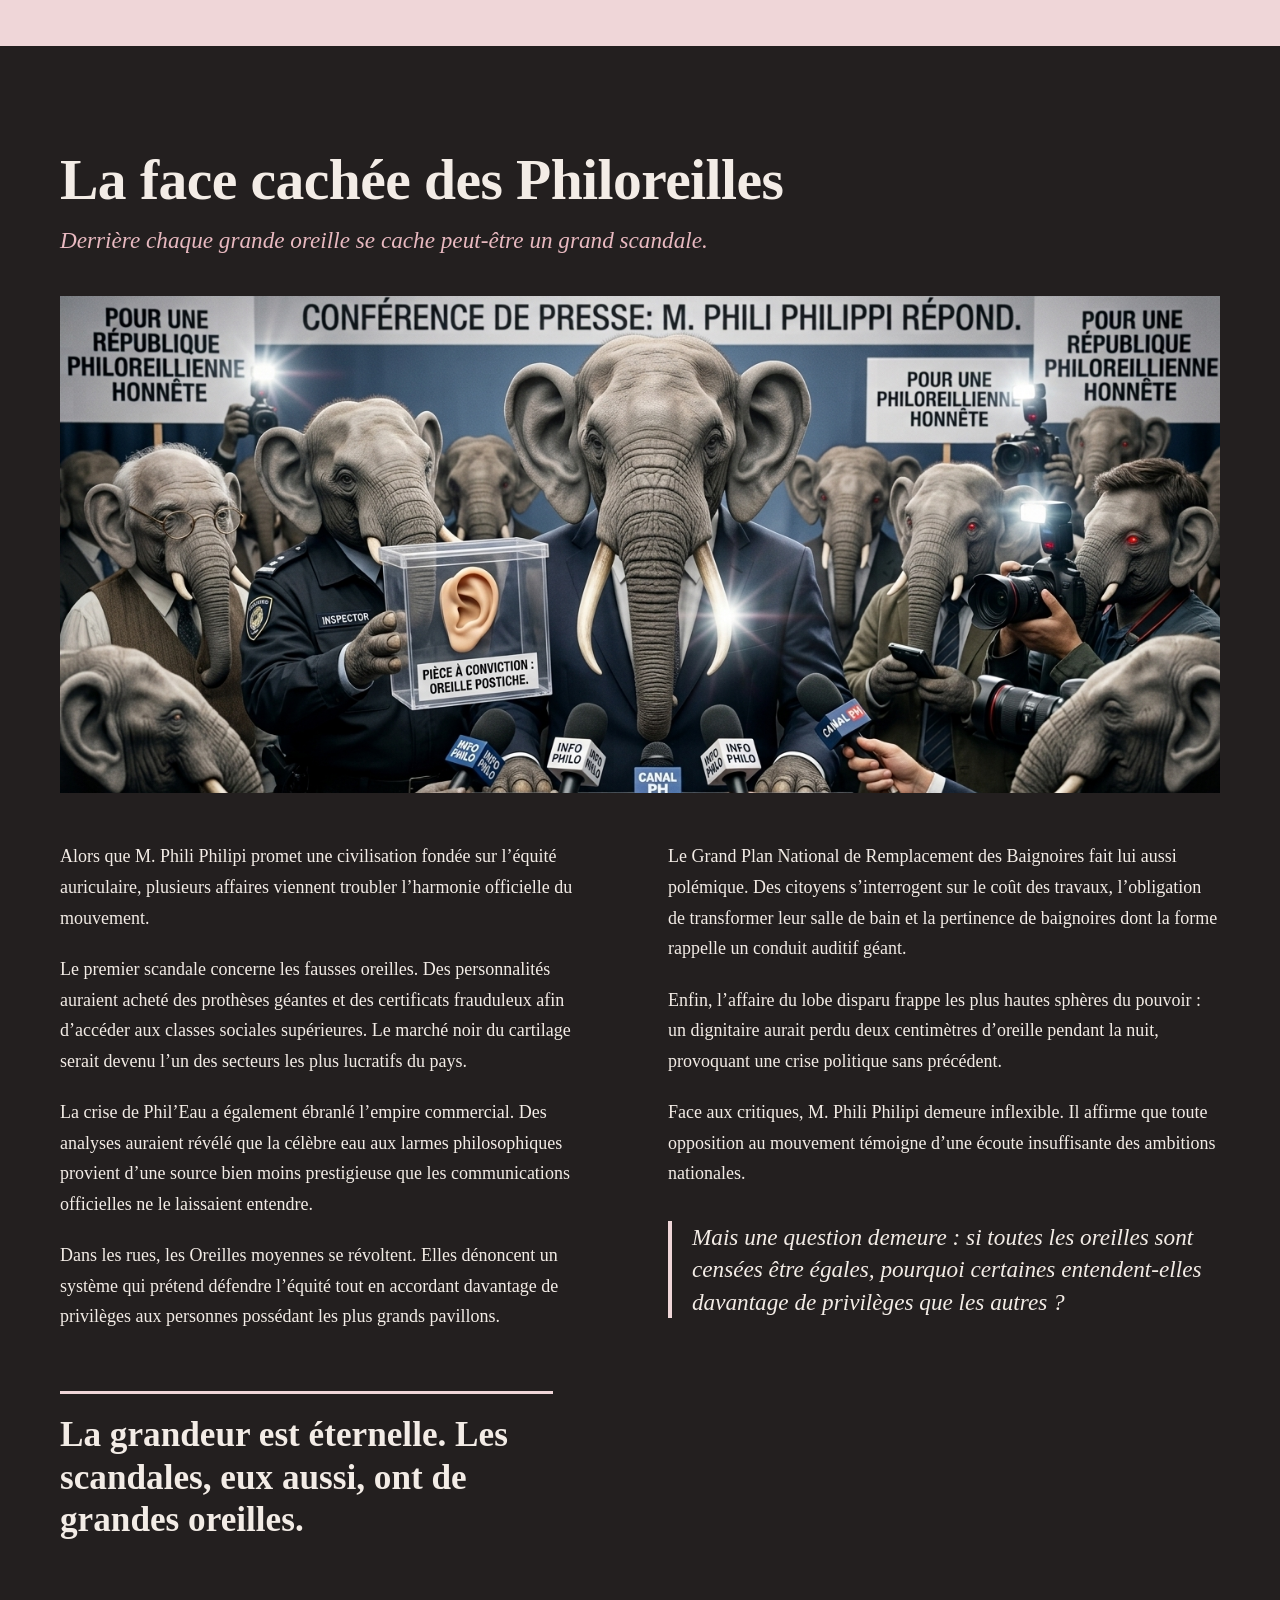
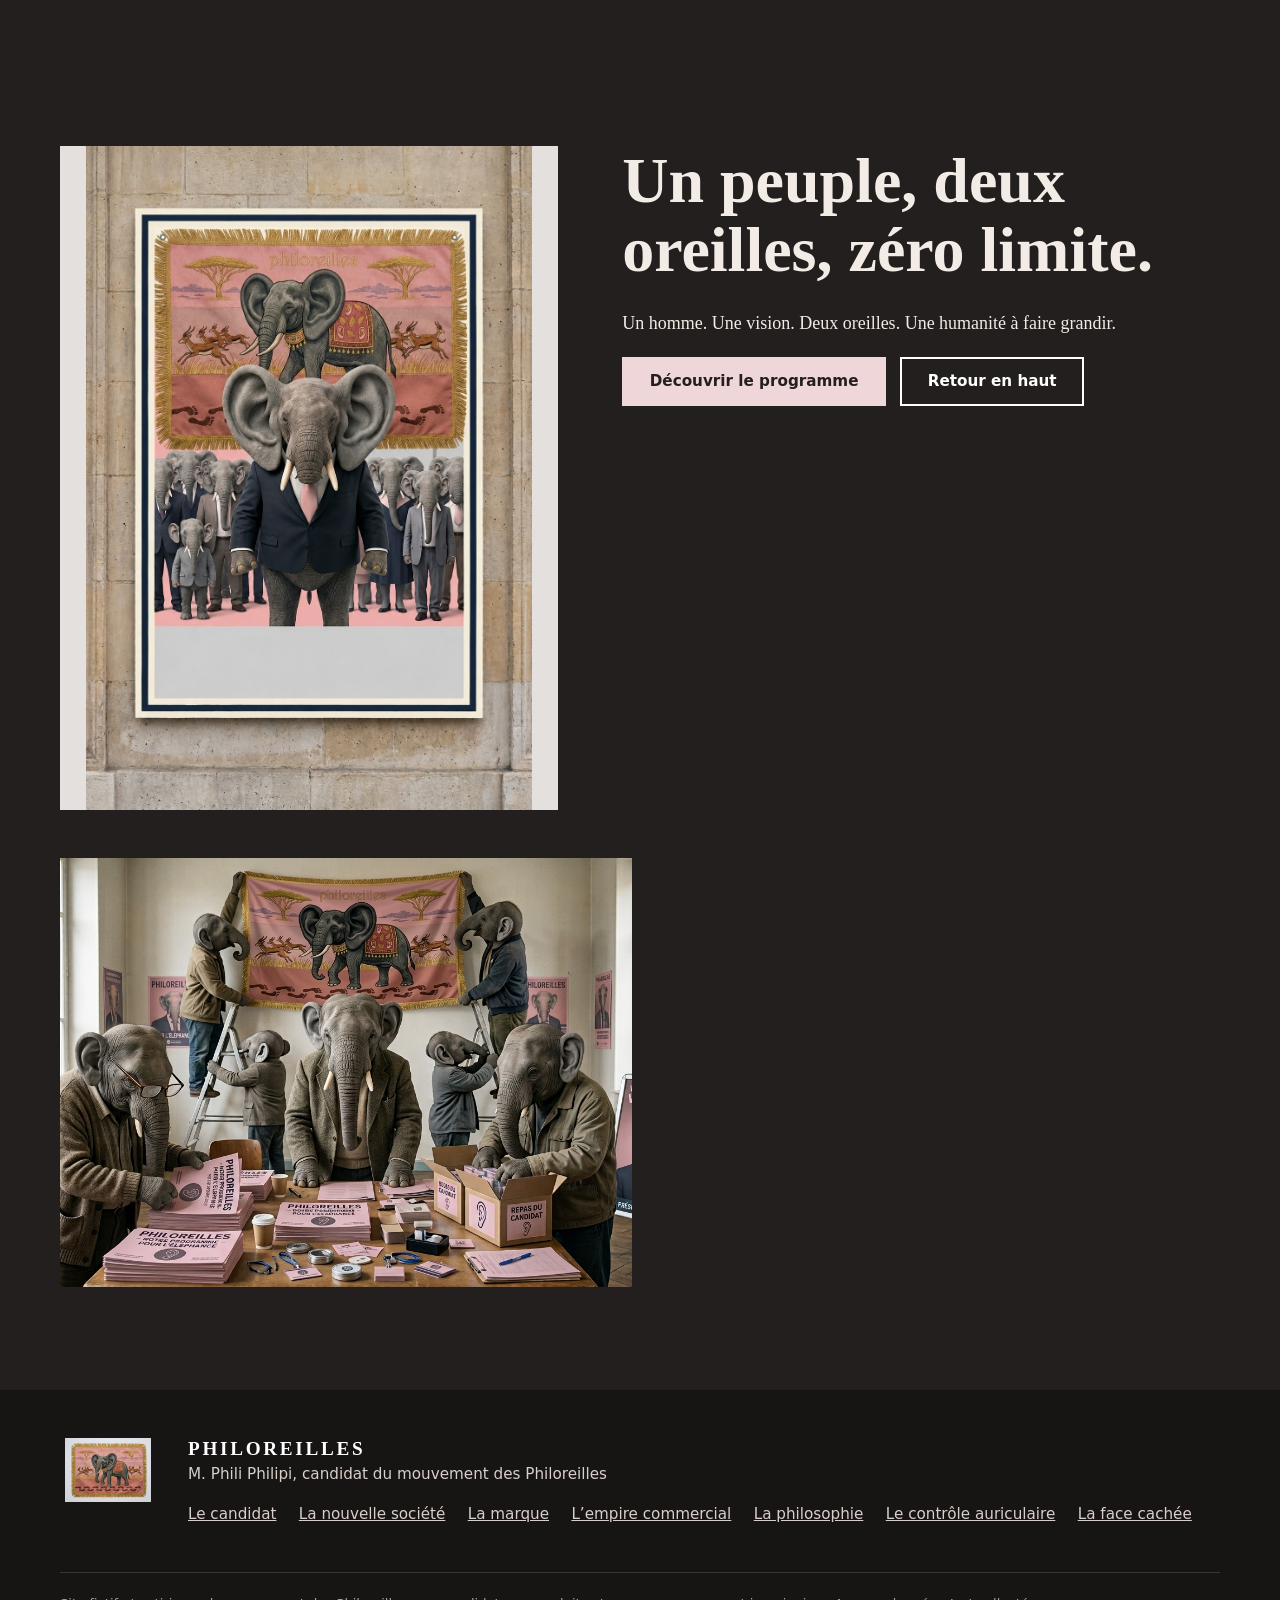
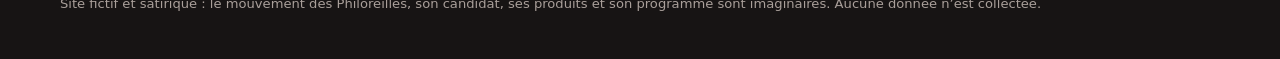
==== commit f43a86ac: "Add files via upload" ====
--- a/index.html
+++ b/index.html
@@ -6,13 +6,14 @@
 <title>Philoreilles — M. Phili Philipi, candidat à la présidence</title>
 <meta name="description" content="Fondateur des Philoreilles, philosophe visionnaire et défenseur suprême de l’équité auriculaire.">
 <link rel="stylesheet" href="style.css">
+<link rel="stylesheet" href="tshirts.css">
 </head>
 <body>
 <a class="skip" href="#contenu">Aller au contenu</a>
 <div class="top"><div class="top__in">
 <a class="brand" href="#accueil" aria-label="Philoreilles, retour à l’accueil"><img src="images/logo.jpg" alt="Drapeau officiel du mouvement des Philoreilles"><span><b>PHILOREILLES</b><small>M. Phili Philipi</small></span></a>
 <button class="burger" type="button" aria-expanded="false" aria-controls="nav">Menu</button>
-<nav class="nav" id="nav" aria-label="Navigation principale"><ul><li><a href="#candidat">Le candidat</a></li><li><a href="#societe">La nouvelle société</a></li><li><a href="#marque">La marque</a></li><li><a href="#empire">L’empire commercial</a></li><li><a href="#philosophie">La philosophie</a></li><li><a href="#controle">Le contrôle auriculaire</a></li><li><a href="#scandales">La face cachée</a></li></ul></nav>
+<nav class="nav" id="nav" aria-label="Navigation principale"><ul><li><a href="#candidat">Le candidat</a></li><li><a href="#societe">La nouvelle société</a></li><li><a href="#marque">La marque</a></li><li><a href="#empire">L’empire commercial</a></li><li><a href="#philosophie">La philosophie</a></li><li><a href="#controle">Le contrôle auriculaire</a></li><li><a href="#scandales">La face cachée</a></li><li><a href="tshirts.html" data-cart-link>T-shirts</a></li></ul></nav>
 </div></div>
 <main id="contenu">
 <section class="hero" id="accueil">
@@ -25,6 +26,10 @@
 <a class="btn btn--g" href="#candidat">Rencontrer le candidat</a>
 </div>
 </section>
+<section class="sec sec--rose" id="tshirts" aria-labelledby="t-tshirts"><div class="wrap"><header class="head"><h2 id="t-tshirts">La collection officielle de T-shirts Philoreilles</h2><p class="lede">Afficher ses convictions jusqu’au bout des manches.</p></header><div class="split split--r"><figure><img src="images/tshirt.jpg" alt="Phili Philipi distribue des T-shirts Philoreilles aux habitants d’un quartier" loading="lazy" decoding="async"></figure><div class="text"><p>Un engagement citoyen mérite d’être porté avec fierté. Le mouvement lance donc ses T-shirts officiels, floqués du drapeau Philoreilles : deux modèles, trois couleurs et une seule façon de dire à votre quartier de quel côté vous écoutez.</p>
+<p>Lors de ses visites de terrain, M. Phili Philipi en remet personnellement aux habitants, car la grandeur se transmet aussi de main en main. Chaque citoyen peut désormais rejoindre la collection et porter les couleurs du mouvement, du col jusqu’à l’ourlet.</p>
+<div class="tee-buy"><p class="tee-price"><strong>24,99 €</strong> <span>le T-shirt, un prix unique par souci d’équité auriculaire</span></p><a class="btn btn--p" href="tshirts.html">En savoir plus</a></div>
+<p class="slogan">Porter les couleurs du mouvement, c’est déjà faire campagne.</p></div></div></div></section>
 <section class="sec " id="candidat" aria-labelledby="t-candidat"><div class="wrap"><header class="head"><h2 id="t-candidat">M. Phili Philipi — Le père de la Grande Oreille</h2><p class="lede">Fondateur des Philoreilles, philosophe visionnaire et défenseur suprême de l’équité auriculaire.</p></header><div class="split"><figure><img src="images/portrait.jpg" alt="Portrait officiel de M. Phili Philipi, éléphant anthropomorphe gris en costume présidentiel" loading="lazy" decoding="async"></figure><div class="text"><p>M. Phili Philipi est un homme d’exception, un penseur hors du commun et le seul dirigeant capable d’entendre les souffrances d’un peuple tout entier. Depuis son plus jeune âge, il poursuit une mission sacrée : mettre fin aux inégalités entre les oreilles et bâtir une société dans laquelle chacun pourra enfin grandir à la hauteur de ses ambitions.</p>
 <p>Convaincu que la taille des oreilles reflète la grandeur de l’esprit, il fonde le mouvement des Philoreilles, une révolution philosophique, sociale et esthétique destinée à transformer l’humanité. Grâce à ses recherches approfondies sur le cartilage, ses théories révolutionnaires sur le lobe et son engagement sans faille, il ouvre la voie à une nouvelle civilisation.</p>
 <p>À l’origine des célèbres piercings philoreilliens, de l’Indice Auriculaire National et du grand projet d’agrandissement des oreilles de la tour Eiffel, Phili Philipi ne se contente pas de rêver d’un monde meilleur : il l’imagine, le mesure et le fait grandir.</p>
@@ -90,5 +95,6 @@
 <p class="note">Site fictif et satirique : le mouvement des Philoreilles, son candidat, ses produits et son programme sont imaginaires. Aucune donnée n’est collectée.</p>
 </div></footer>
 <script src="script.js" defer></script>
+<script src="tshirts.js" defer></script>
 </body>
 </html>
--- a/tshirts.css
+++ b/tshirts.css
@@ -0,0 +1,235 @@
+/* Boutique T-shirts Philoreilles — complément de style.css (ne le remplace pas).
+   Toutes les règles sont préfixées .tee-, .shop ou .shop__ pour ne rien altérer ailleurs.
+   Polices, couleurs de texte et en-têtes/pied de page sont hérités du site existant. */
+
+:root {
+  --tee-ink: #101A2B;      /* bleu très sombre */
+  --tee-mist: #E8E8E4;     /* gris très clair */
+  --tee-rose: #E9A0B5;     /* rose Philoreilles */
+  --tee-surface: #FBFBF9;
+  --tee-line: rgba(16, 26, 43, .22);
+  --tee-error: #8A1C3A;
+  --tee-radius: .45rem;
+}
+
+[hidden] { display: none !important; }
+
+/* Mise en boîte prévisible, quelle que soit la règle globale du site */
+.shop, .shop *, .tee-cartbox, .tee-cartbox *, .tee-notice, .tee-buy, .tee-buy * { box-sizing: border-box; }
+
+/* Texte réservé aux lecteurs d’écran (les champs masqués restent focalisables) */
+.tee-sr {
+  position: absolute !important;
+  width: 1px; height: 1px;
+  margin: -1px; padding: 0; border: 0;
+  overflow: hidden;
+  clip: rect(0 0 0 0); clip-path: inset(50%);
+  white-space: nowrap;
+}
+
+/* ---------- Section d’accueil (index.html) ---------- */
+
+.tee-buy {
+  display: flex; flex-wrap: wrap; align-items: center;
+  gap: 1rem 1.75rem;
+  margin: 1.5rem 0;
+}
+.tee-buy .tee-price { margin: 0; }
+.tee-price strong, .tee-now strong {
+  display: block;
+  font-size: 2rem; line-height: 1.1; font-weight: 700;
+}
+.tee-price span, .tee-now span { display: block; max-width: 24rem; font-size: .95rem; }
+
+/* ---------- Badge du panier (menu et lien « Voir le panier ») ---------- */
+
+.tee-badge {
+  display: inline-block;
+  min-width: 1.45em; margin-left: .45em; padding: 0 .4em;
+  border-radius: 999px;
+  background: var(--tee-rose); color: var(--tee-ink);
+  font-size: .78em; font-weight: 700; line-height: 1.45; text-align: center;
+  vertical-align: middle;
+}
+.nav a[aria-current="page"] { text-decoration: underline; text-underline-offset: .35em; }
+
+/* ---------- Page boutique ---------- */
+
+.tee-topline { margin: 0 0 1.25rem; text-align: right; }
+.tee-cartlink { color: inherit; font-weight: 700; text-decoration: underline; text-underline-offset: .25em; }
+
+.shop {
+  display: grid;
+  grid-template-columns: minmax(0, 1.05fr) minmax(0, 1fr);
+  gap: clamp(1.5rem, 4vw, 3.5rem);
+  align-items: start;
+}
+@media (min-width: 861px) {
+  .shop__gallery { position: sticky; top: 6rem; }
+}
+@media (max-width: 860px) {
+  .shop { grid-template-columns: minmax(0, 1fr); }
+}
+
+/* Galerie */
+.tee-stage {
+  position: relative;
+  margin: 0;
+  aspect-ratio: var(--ratio, 1 / 1);
+  background: var(--tee-mist);
+  border-radius: var(--tee-radius);
+  overflow: hidden;
+}
+.tee-stage img {
+  display: block; width: 100%; height: 100%;
+  object-fit: contain;
+  transition: opacity .2s ease;
+}
+.tee-stage.is-loading img { opacity: .5; }
+.tee-stage.is-error img { visibility: hidden; }
+.tee-fallback {
+  position: absolute; inset: 0; margin: 0; padding: 1.5rem;
+  display: none; place-items: center; text-align: center;
+  color: var(--tee-ink);
+}
+.tee-stage.is-error .tee-fallback { display: grid; }
+
+.tee-thumbs { display: flex; gap: .75rem; margin-top: .75rem; }
+.tee-thumb {
+  width: 5.75rem; padding: 0;
+  border: 2px solid var(--tee-line); border-radius: var(--tee-radius);
+  background: var(--tee-mist); color: var(--tee-ink);
+  font: inherit; text-align: center; cursor: pointer; overflow: hidden;
+}
+.tee-thumb img { display: block; width: 100%; aspect-ratio: 1; object-fit: contain; }
+.tee-thumb span { display: block; padding: .3rem .2rem .4rem; font-size: .9rem; }
+.tee-thumb[aria-pressed="true"] {
+  border-color: var(--tee-ink);
+  box-shadow: 0 0 0 3px var(--tee-rose);
+  font-weight: 700;
+}
+
+/* Panneau produit */
+.tee-title { margin: 0 0 .5rem; }
+.tee-now { margin: 0 0 1rem; }
+.tee-desc { margin: 0; max-width: 34rem; }
+
+.tee-field { min-width: 0; margin: 1.6rem 0 0; padding: 0; border: 0; }
+.tee-field legend { margin: 0 0 .65rem; padding: 0; font-weight: 700; }
+.tee-opt { position: relative; }
+
+/* États communs des choix (radios masqués + libellés cliquables) */
+.tee-model, .tee-swatch, .tee-size {
+  border: 2px solid var(--tee-line);
+  border-radius: var(--tee-radius);
+  background: var(--tee-surface); color: var(--tee-ink);
+  cursor: pointer;
+  transition: border-color .15s ease, background-color .15s ease;
+}
+.tee-opt input:checked + label { border-color: var(--tee-ink); box-shadow: 0 0 0 3px var(--tee-rose); }
+.tee-opt input:focus-visible + label { outline: 3px solid var(--tee-ink); outline-offset: 3px; }
+.tee-opt label:hover { border-color: var(--tee-ink); }
+
+/* Modèles */
+.tee-models { display: grid; grid-template-columns: minmax(0, 1fr); gap: .85rem; }
+.tee-model {
+  display: grid; grid-template-columns: 4.5rem minmax(0, 1fr);
+  align-items: center; gap: .8rem;
+  padding: .55rem;
+}
+.tee-model img { display: block; width: 100%; aspect-ratio: 1; object-fit: contain; background: var(--tee-mist); border-radius: .3rem; }
+.tee-model b { display: block; }
+.tee-model small { display: block; margin-top: .15rem; font-size: .88rem; }
+
+/* Couleurs */
+.tee-swatches { display: flex; flex-wrap: wrap; gap: .75rem; }
+.tee-swatch { display: inline-flex; align-items: center; gap: .6rem; padding: .45rem 1rem .45rem .5rem; border-radius: 999px; }
+.tee-dot { width: 1.7rem; height: 1.7rem; border-radius: 50%; border: 1px solid rgba(16, 26, 43, .5); background: var(--dot); }
+.tee-dot--bleu { --dot: #101A2B; }
+.tee-dot--gris { --dot: #E8E8E4; }
+.tee-dot--rose { --dot: #E9A0B5; }
+
+/* Tailles */
+.tee-sizes { display: flex; flex-wrap: wrap; gap: .6rem; }
+.tee-size { display: grid; place-items: center; min-width: 3.4rem; min-height: 3rem; padding: 0 .6rem; font-weight: 700; }
+.tee-opt input:checked + .tee-size { background: var(--tee-ink); color: #fff; }
+
+.tee-error { margin: .75rem 0 0; color: var(--tee-error); font-weight: 700; }
+
+.tee-actions { margin-top: 1.75rem; }
+button.btn { font-family: inherit; }
+:where(button.btn) { cursor: pointer; }
+
+.tee-status { min-height: 1.5em; margin: 1rem 0 0; }
+.tee-status a { color: inherit; font-weight: 700; text-decoration: underline; text-underline-offset: .2em; }
+
+.tee-notice {
+  margin: 1.25rem 0 0; padding: .8rem 1rem; max-width: 46rem;
+  border-left: 4px solid var(--tee-ink); background: rgba(16, 26, 43, .06);
+  font-size: .95rem;
+}
+
+/* ---------- Panier ---------- */
+
+#t-panier:focus { outline: none; }
+#t-panier:focus-visible { outline: 3px solid var(--tee-ink); outline-offset: 4px; }
+
+.tee-empty { margin: 0; max-width: 40rem; }
+
+.tee-cartbox { max-width: 56rem; }
+.tee-cart { list-style: none; margin: 0; padding: 0; }
+.tee-line {
+  display: grid;
+  grid-template-columns: 5rem minmax(0, 1fr) auto auto;
+  grid-template-areas: "img info qty total" "img info remove remove";
+  align-items: center; gap: .35rem 1.25rem;
+  padding: 1.1rem 0;
+  border-bottom: 1px solid var(--tee-line);
+}
+.tee-line:first-child { border-top: 1px solid var(--tee-line); }
+.tee-line__img { grid-area: img; display: block; width: 100%; aspect-ratio: 1; object-fit: contain; background: var(--tee-mist); border-radius: .3rem; }
+.tee-line__info { grid-area: info; }
+.tee-line__info p { margin: 0; }
+.tee-line__name { font-weight: 700; }
+.tee-line__meta, .tee-line__unit { font-size: .95rem; }
+.tee-qty { grid-area: qty; display: inline-flex; align-items: center; gap: .15rem; }
+.tee-qty button {
+  width: 2.5rem; height: 2.5rem; padding: 0;
+  border: 2px solid var(--tee-ink); border-radius: var(--tee-radius);
+  background: var(--tee-surface); color: var(--tee-ink);
+  font: inherit; font-size: 1.25rem; line-height: 1; cursor: pointer;
+}
+.tee-qty button:hover:not(:disabled) { background: var(--tee-ink); color: #fff; }
+.tee-qty button:disabled { opacity: .4; cursor: not-allowed; }
+.tee-qty__n { min-width: 2.25rem; text-align: center; font-weight: 700; }
+.tee-line__total { grid-area: total; margin: 0; min-width: 5.5rem; text-align: right; font-weight: 700; }
+.tee-line .tee-linkbtn { grid-area: remove; justify-self: end; }
+
+.tee-linkbtn {
+  padding: .35rem 0; border: 0; background: none; color: inherit;
+  font: inherit; text-decoration: underline; text-underline-offset: .25em; cursor: pointer;
+}
+.tee-linkbtn:hover { text-decoration-thickness: 2px; }
+
+.tee-summary { display: flex; flex-wrap: wrap; align-items: center; justify-content: space-between; gap: .75rem 2rem; padding-top: 1.25rem; }
+.tee-sub { display: flex; align-items: baseline; gap: 1.5rem; margin: 0; font-size: 1.2rem; }
+.tee-sub strong { font-size: 1.7rem; }
+.tee-sub small { font-size: .9rem; }
+
+@media (max-width: 640px) {
+  .tee-line {
+    grid-template-columns: 4.25rem minmax(0, 1fr);
+    grid-template-areas: "img info" "qty total" "remove remove";
+  }
+  .tee-line__total { text-align: right; }
+  .tee-line .tee-linkbtn { justify-self: start; }
+}
+
+/* Focus clavier visible partout dans la boutique */
+.shop button:focus-visible, .tee-cartbox button:focus-visible, .tee-cartlink:focus-visible, .tee-status a:focus-visible {
+  outline: 3px solid var(--tee-ink); outline-offset: 3px;
+}
+
+@media (prefers-reduced-motion: reduce) {
+  .tee-stage img, .tee-model, .tee-swatch, .tee-size { transition: none; }
+}
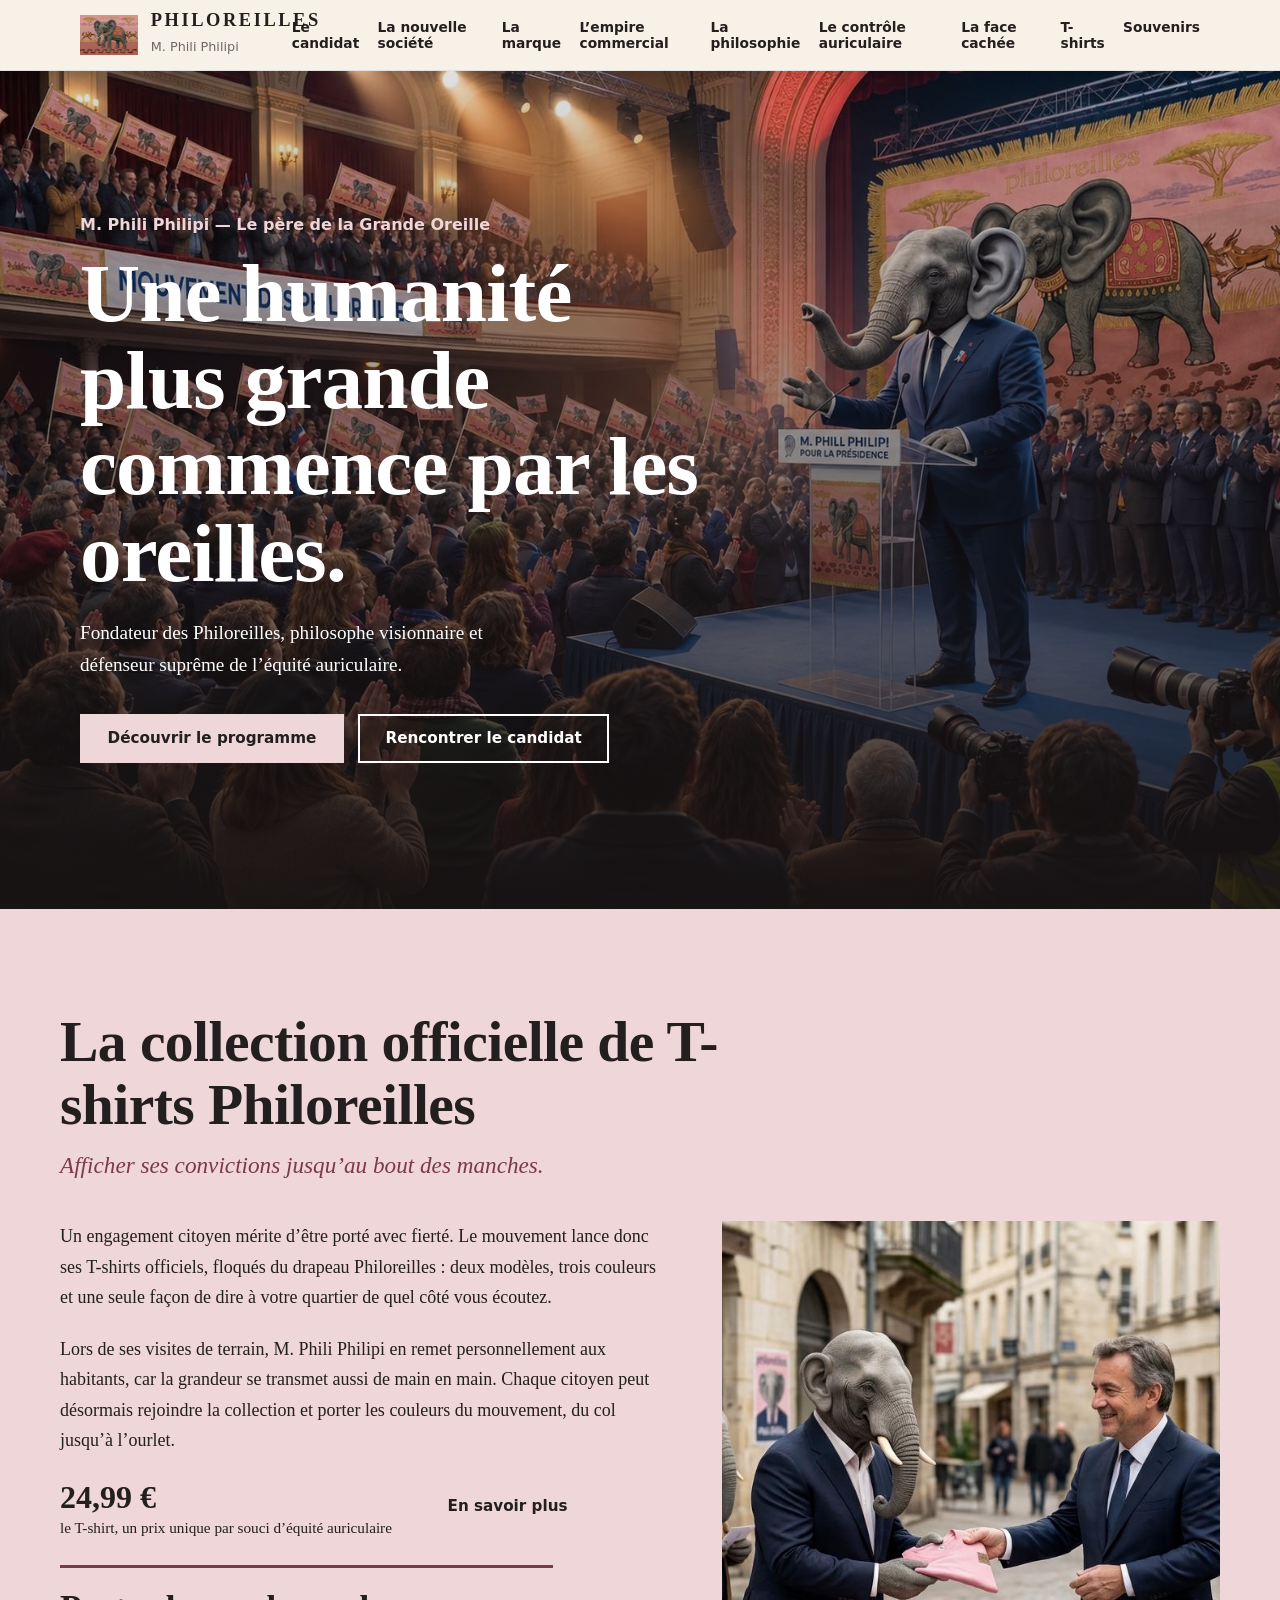
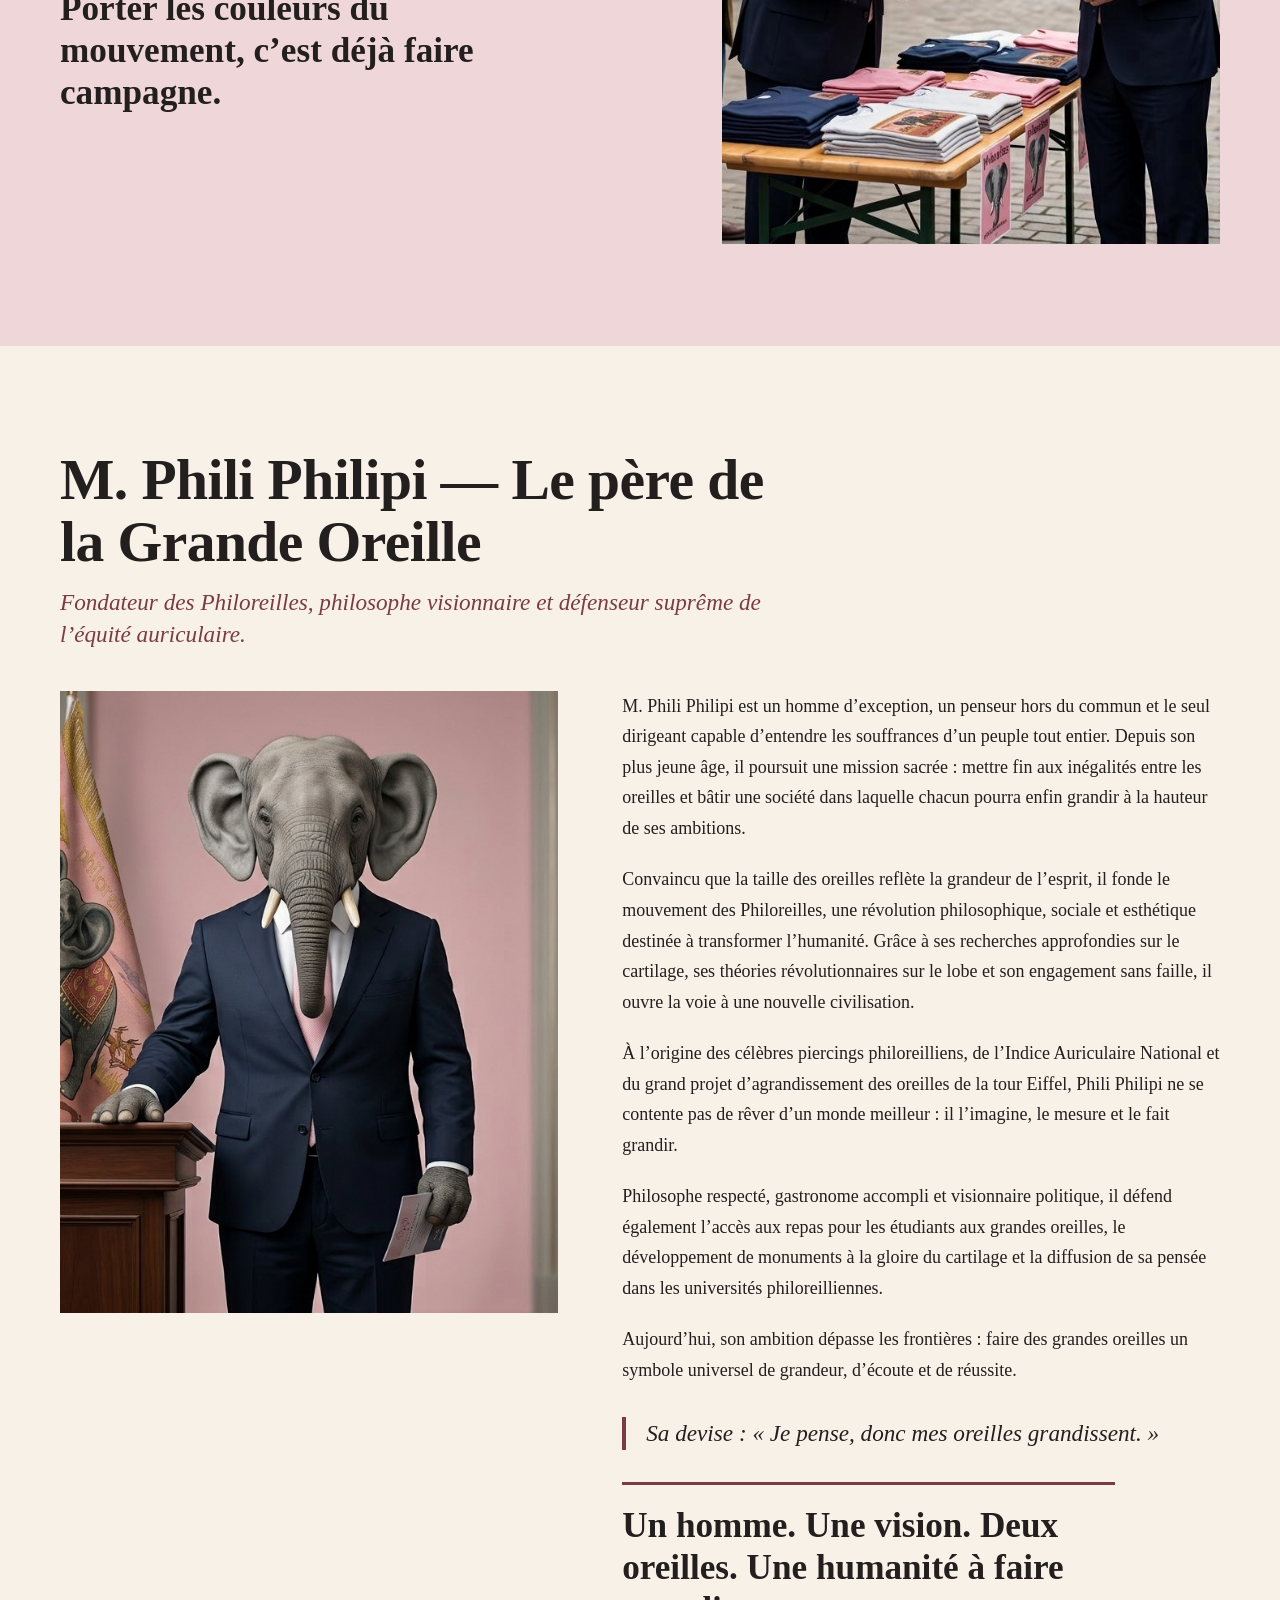
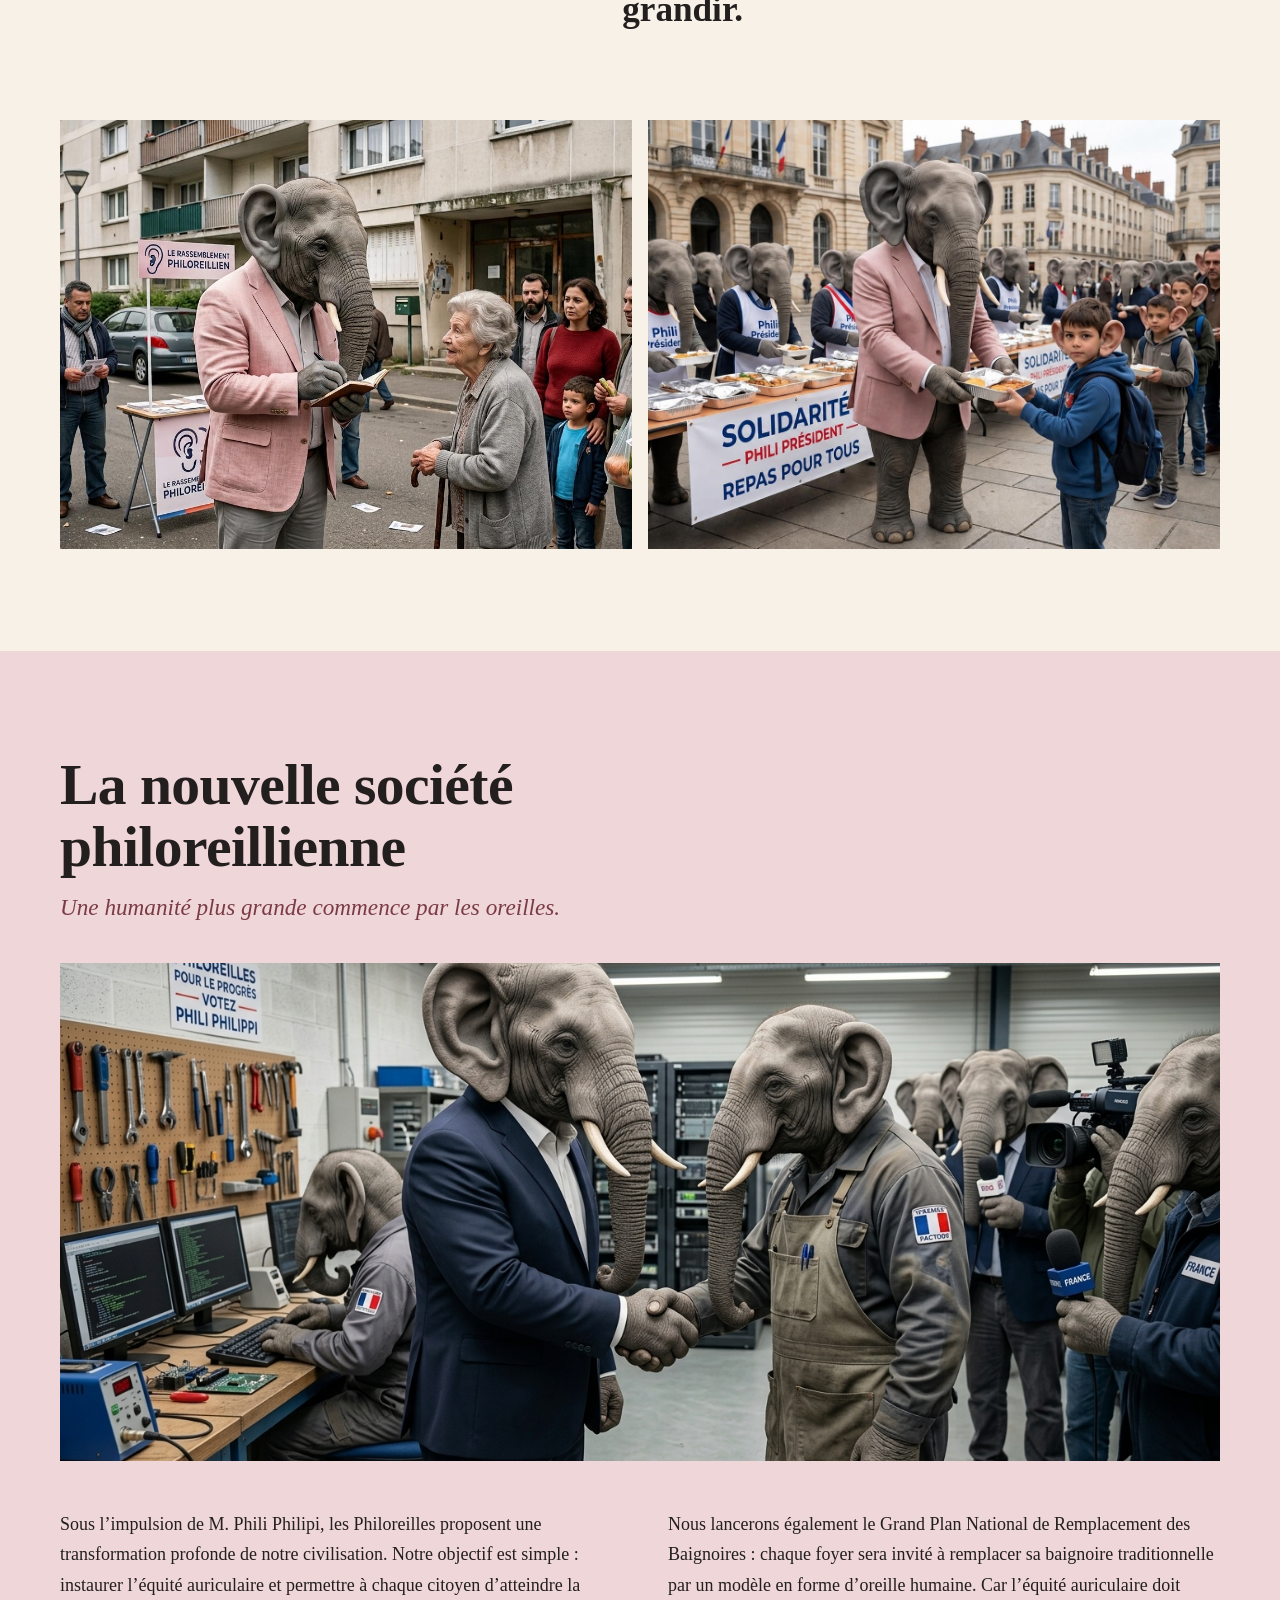
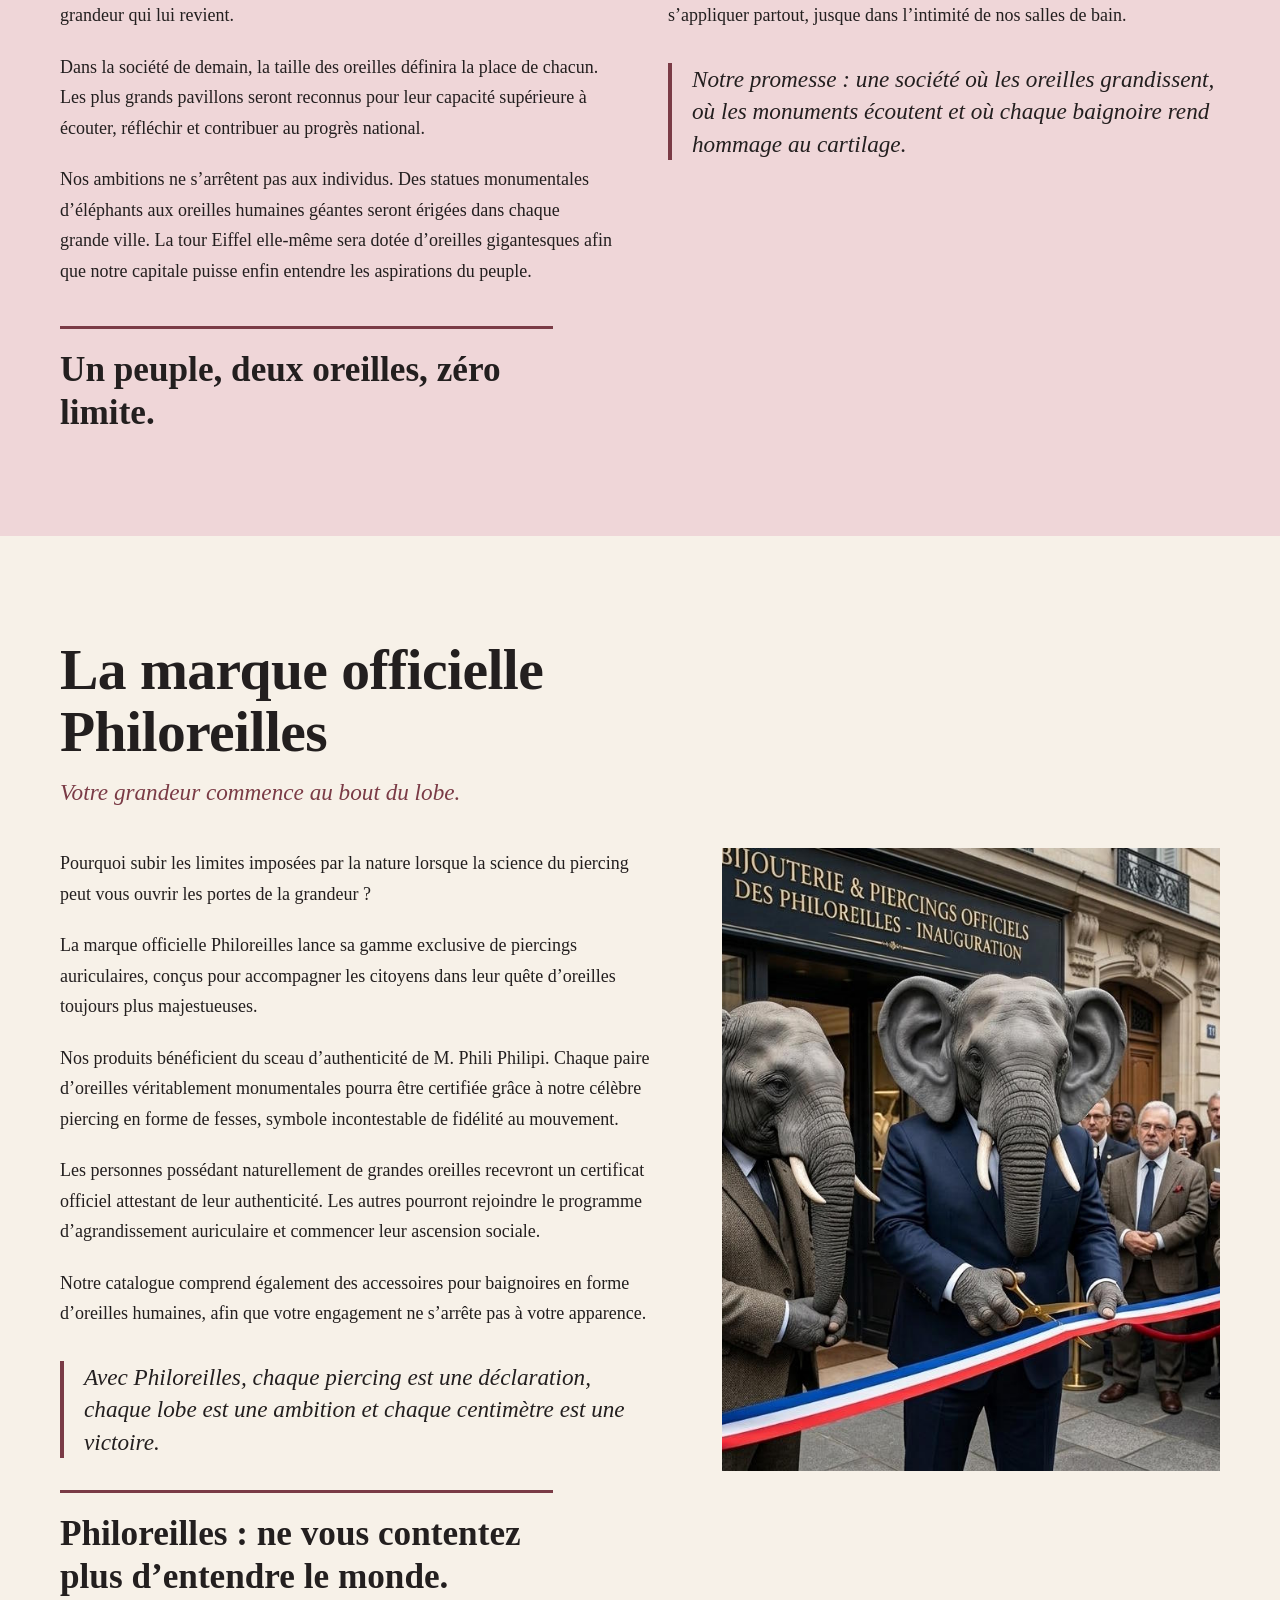
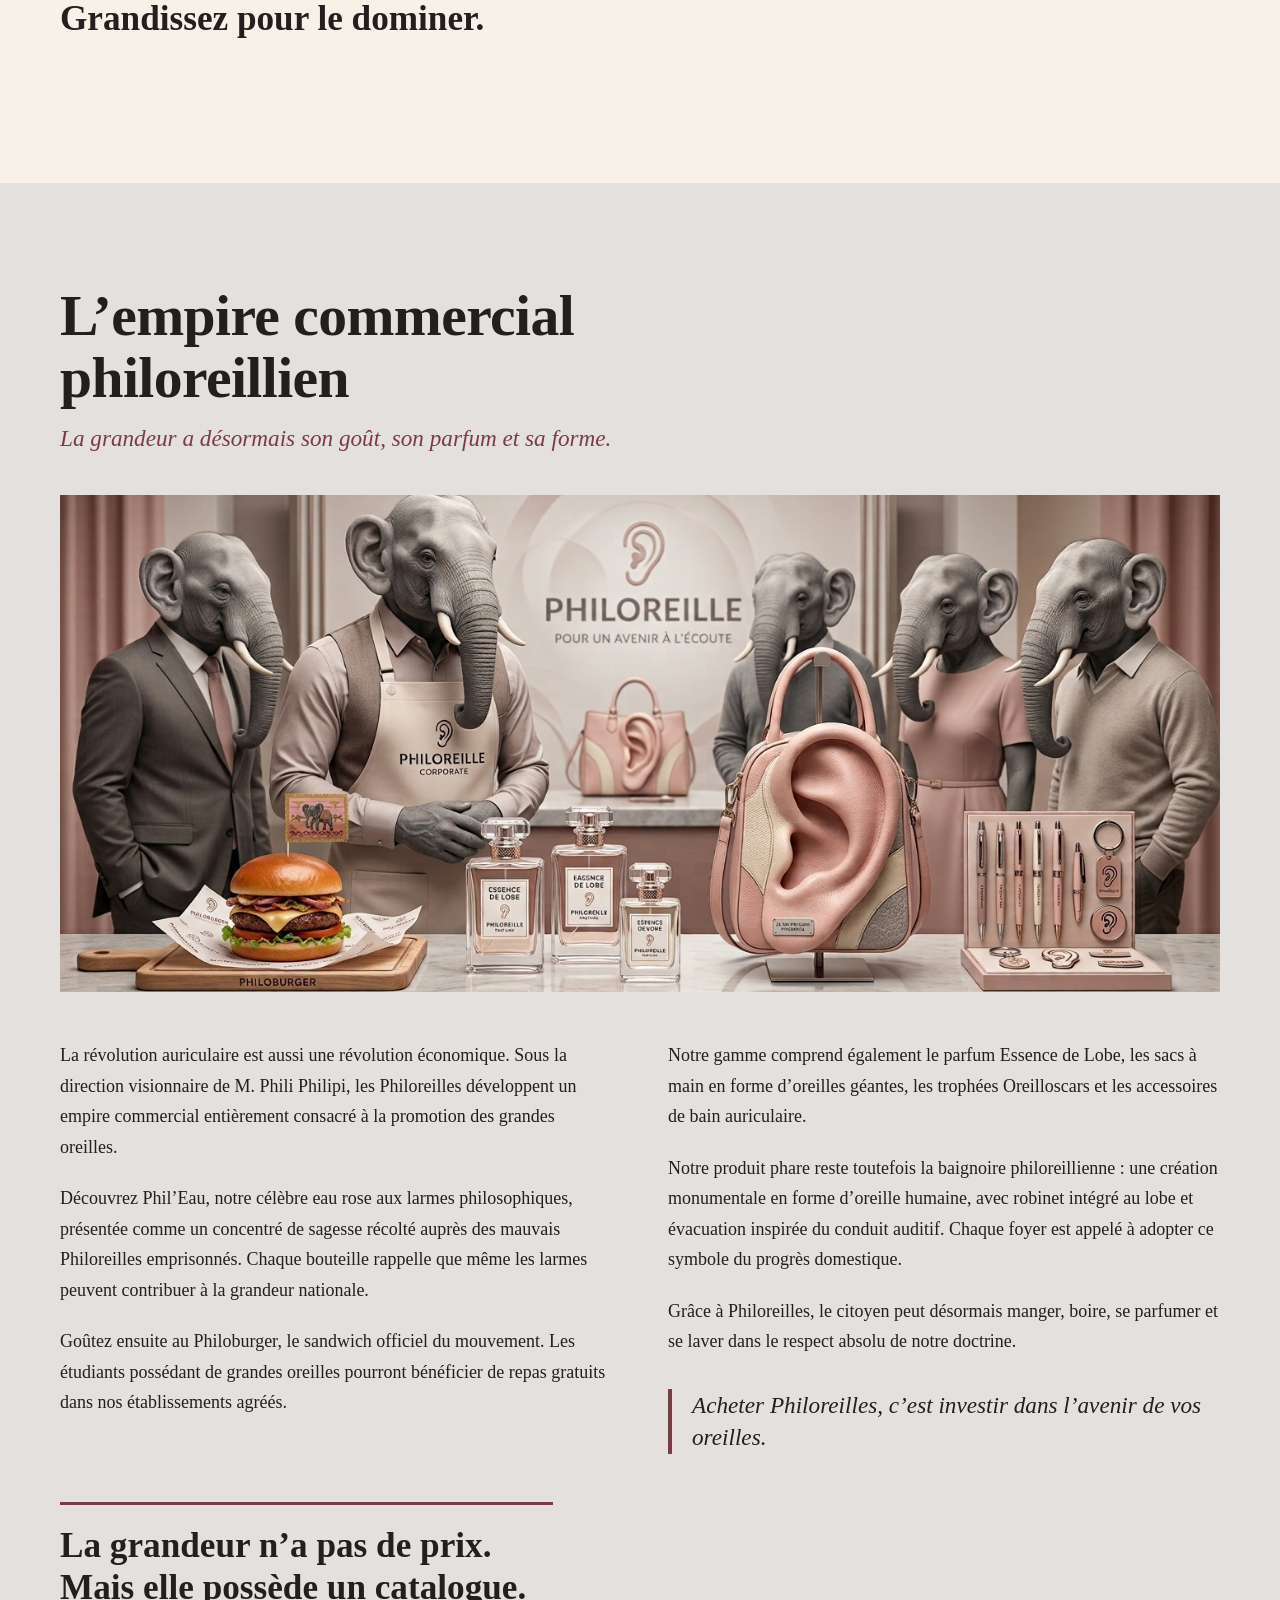
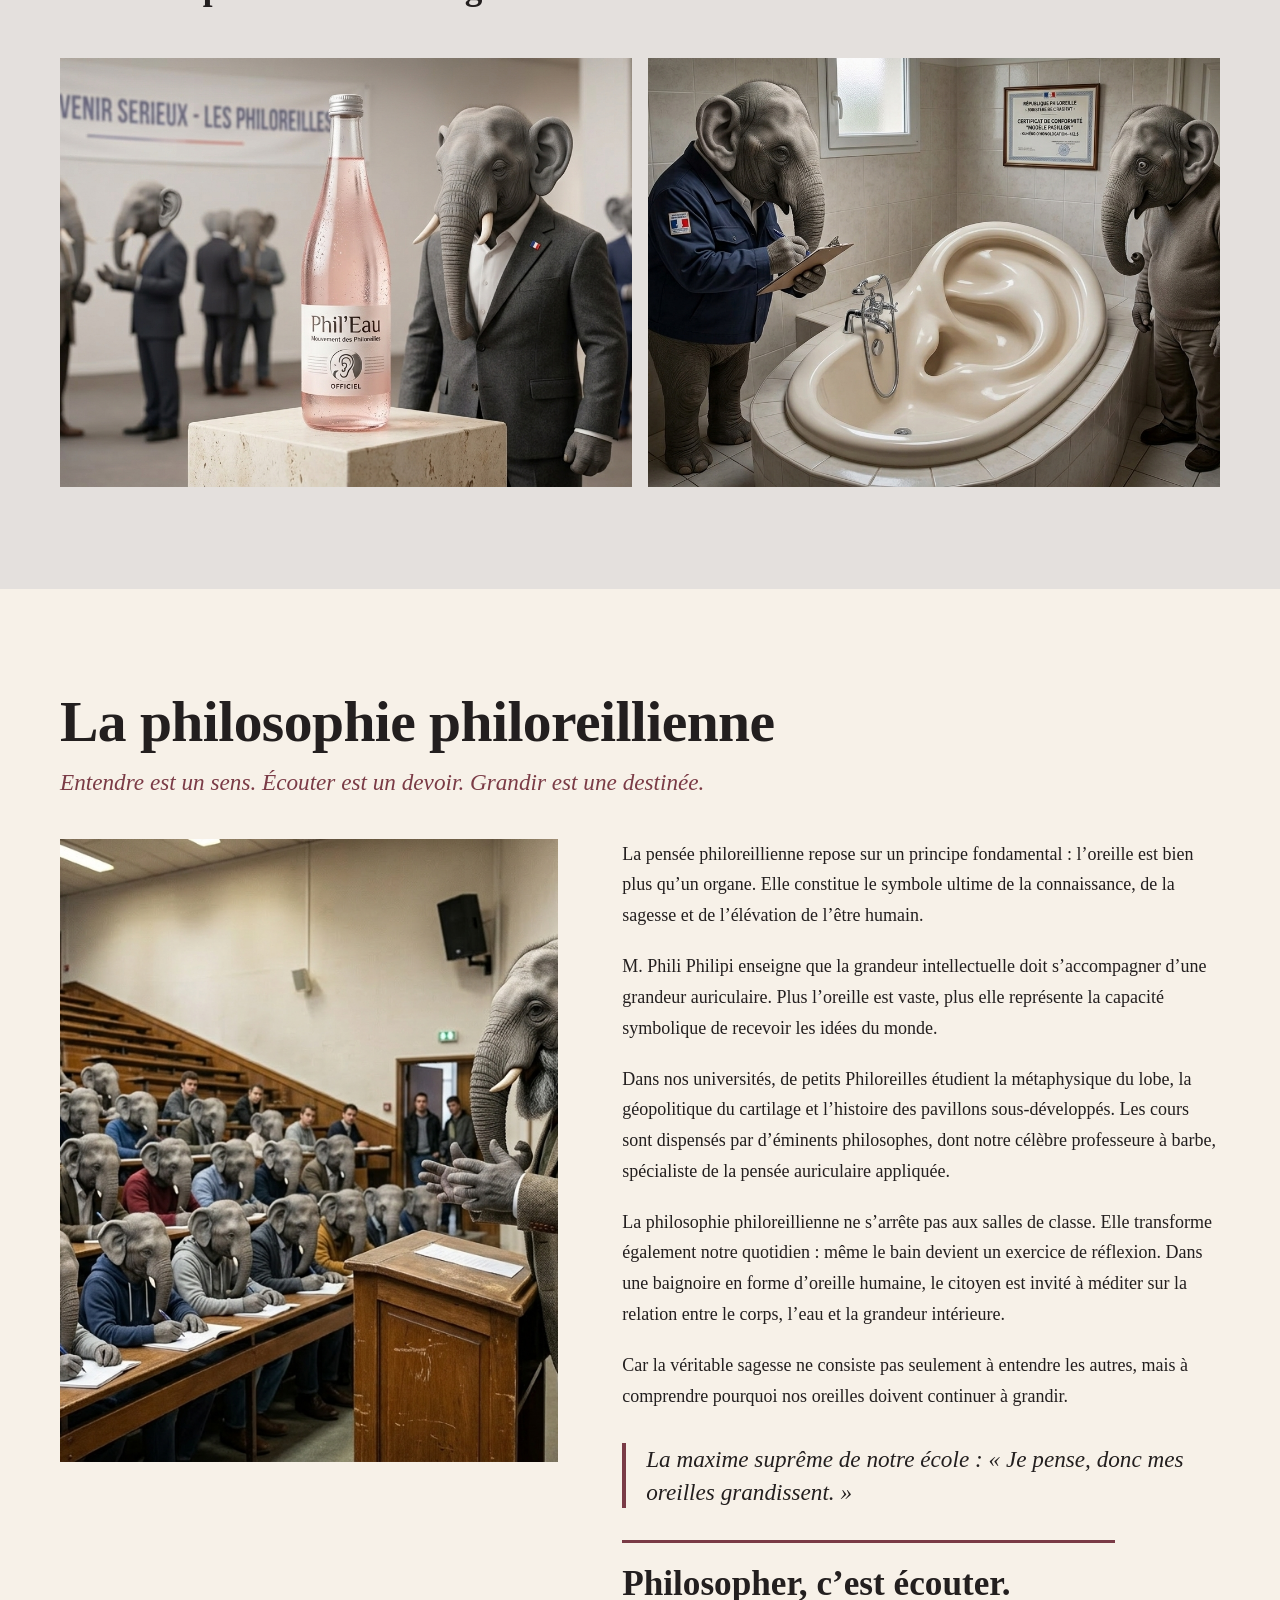
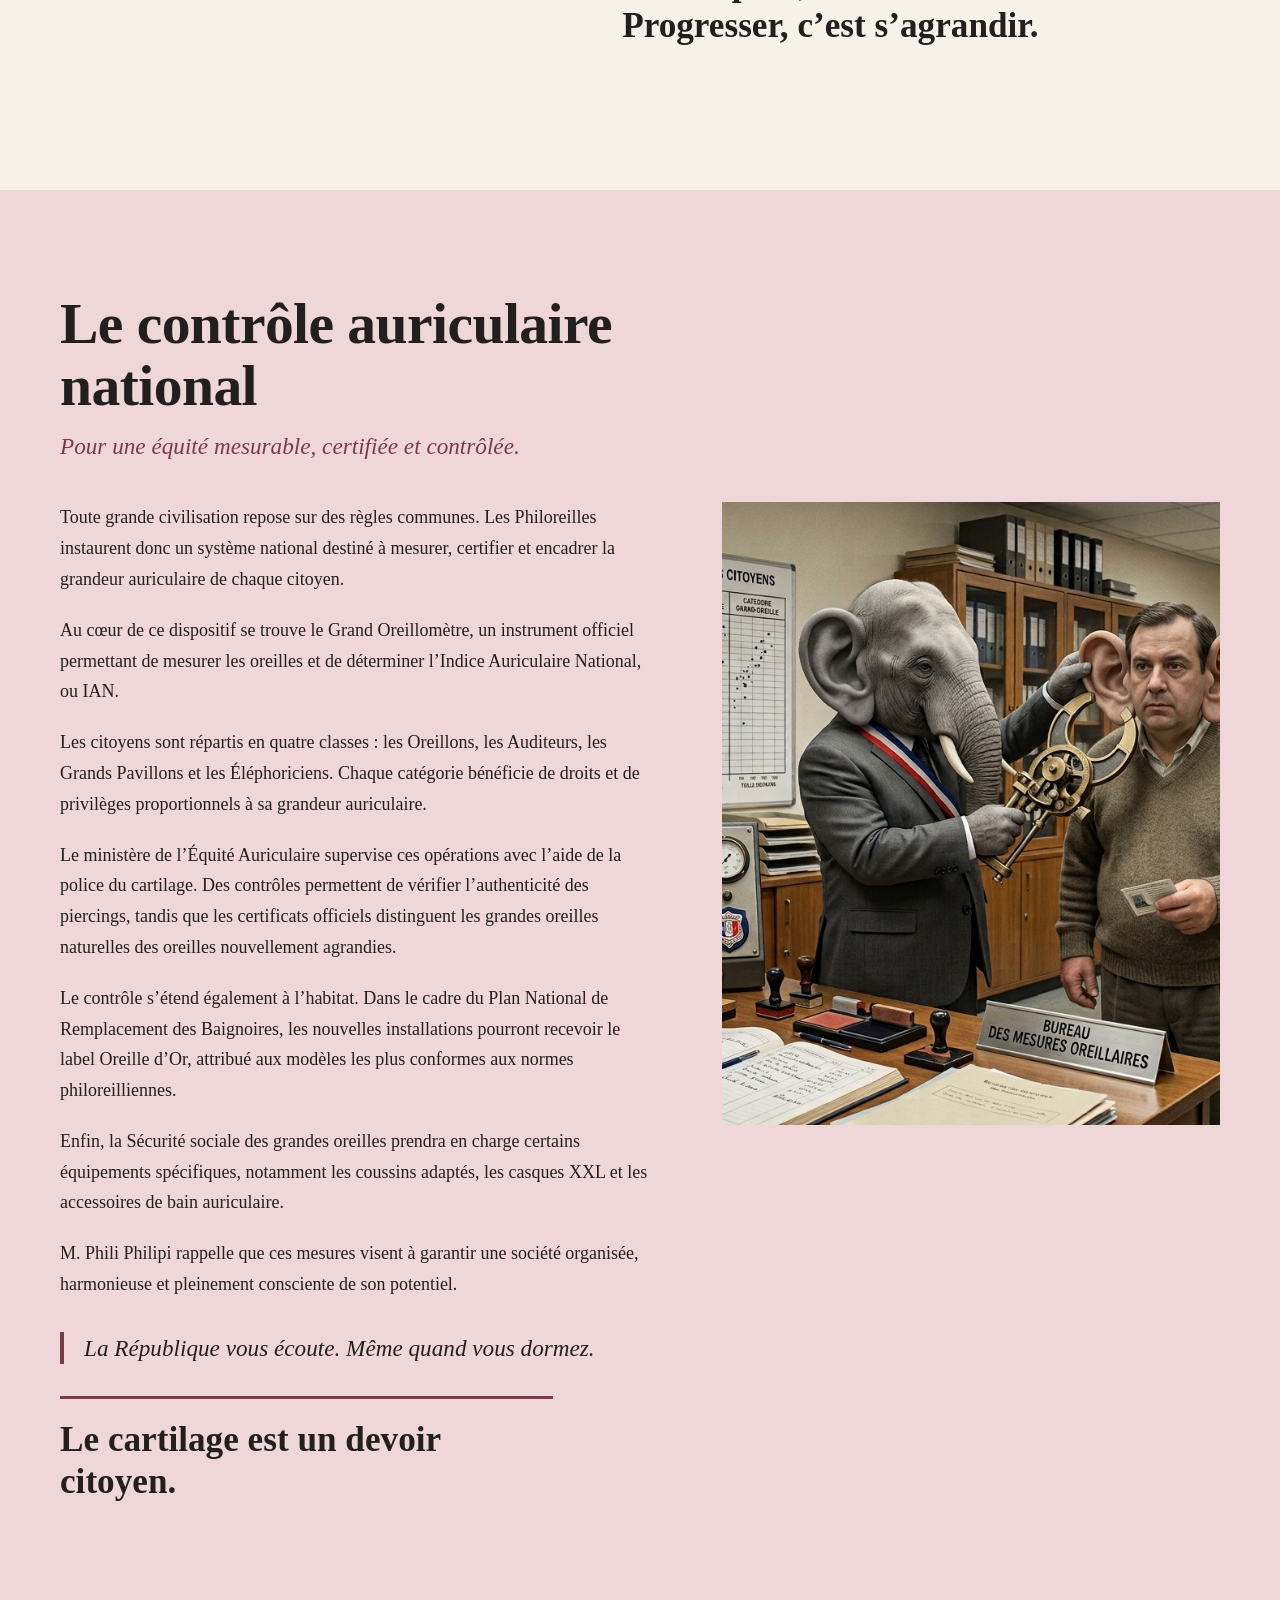
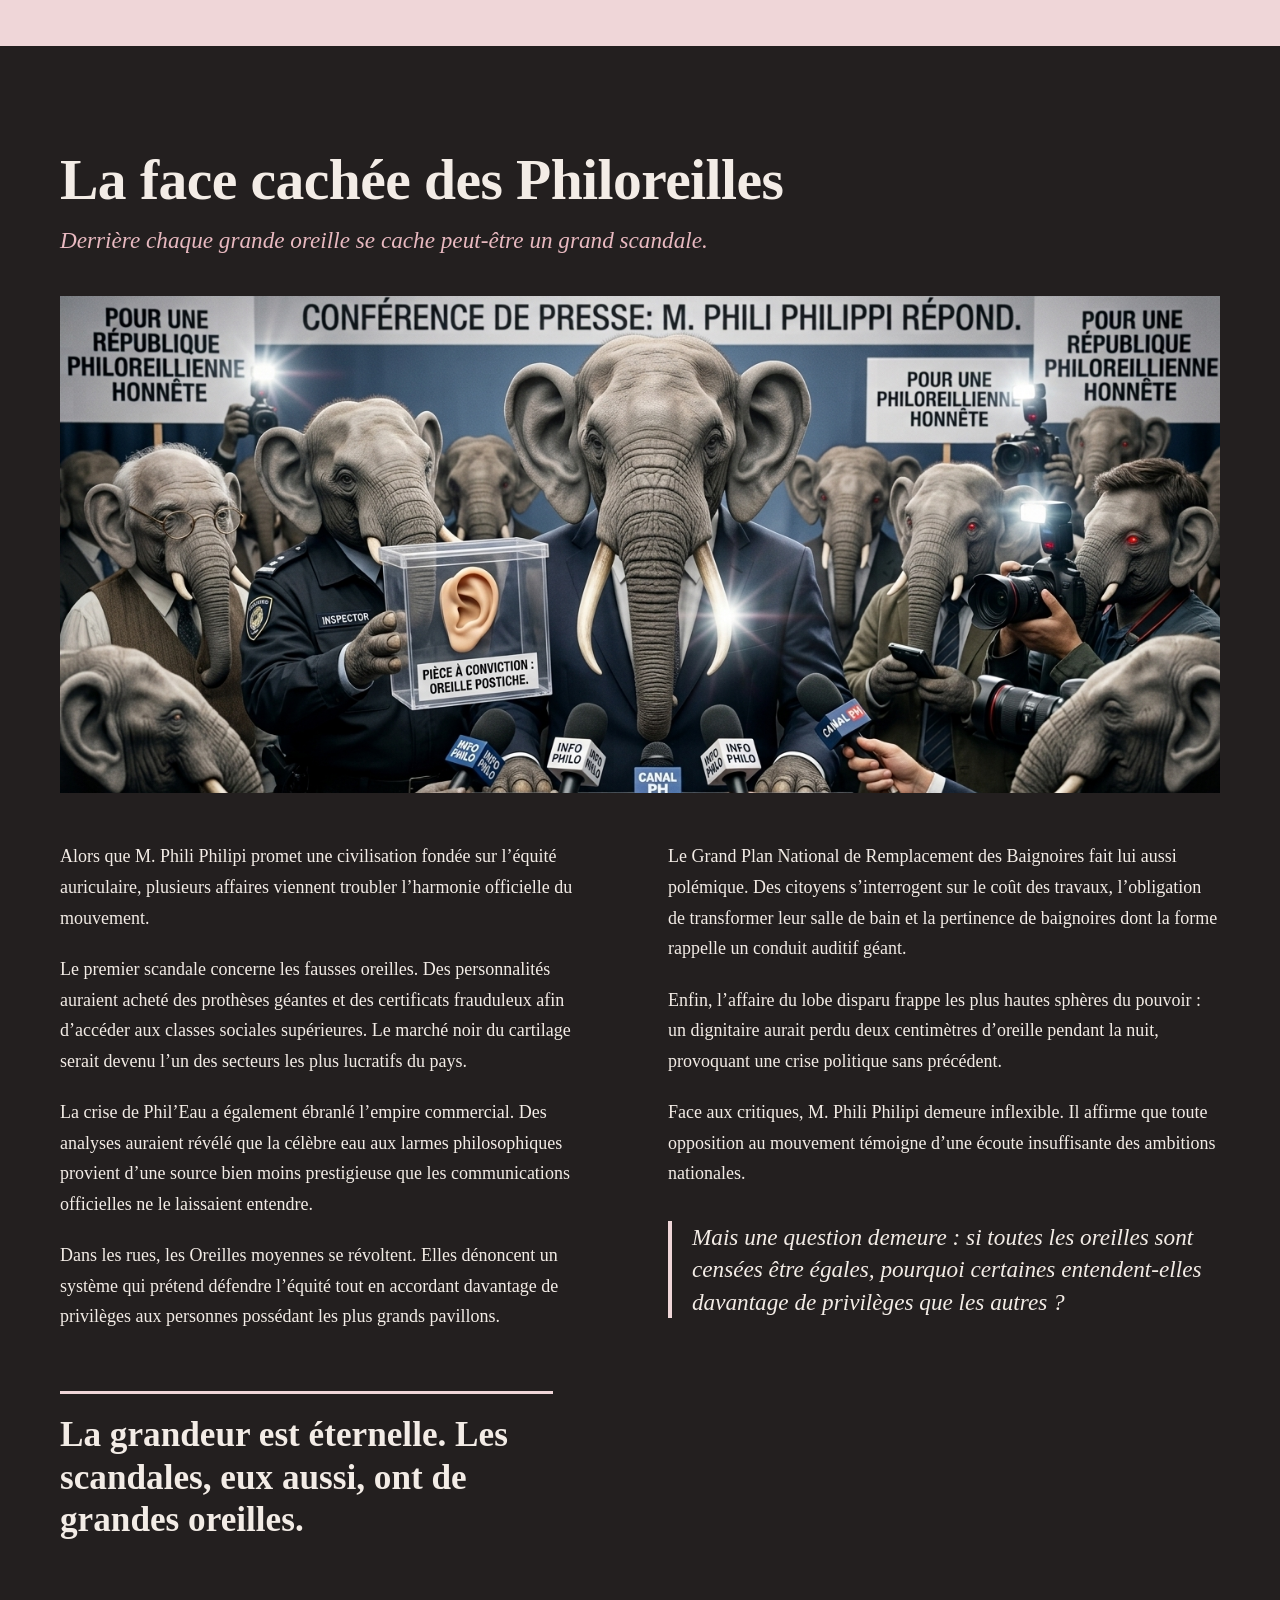
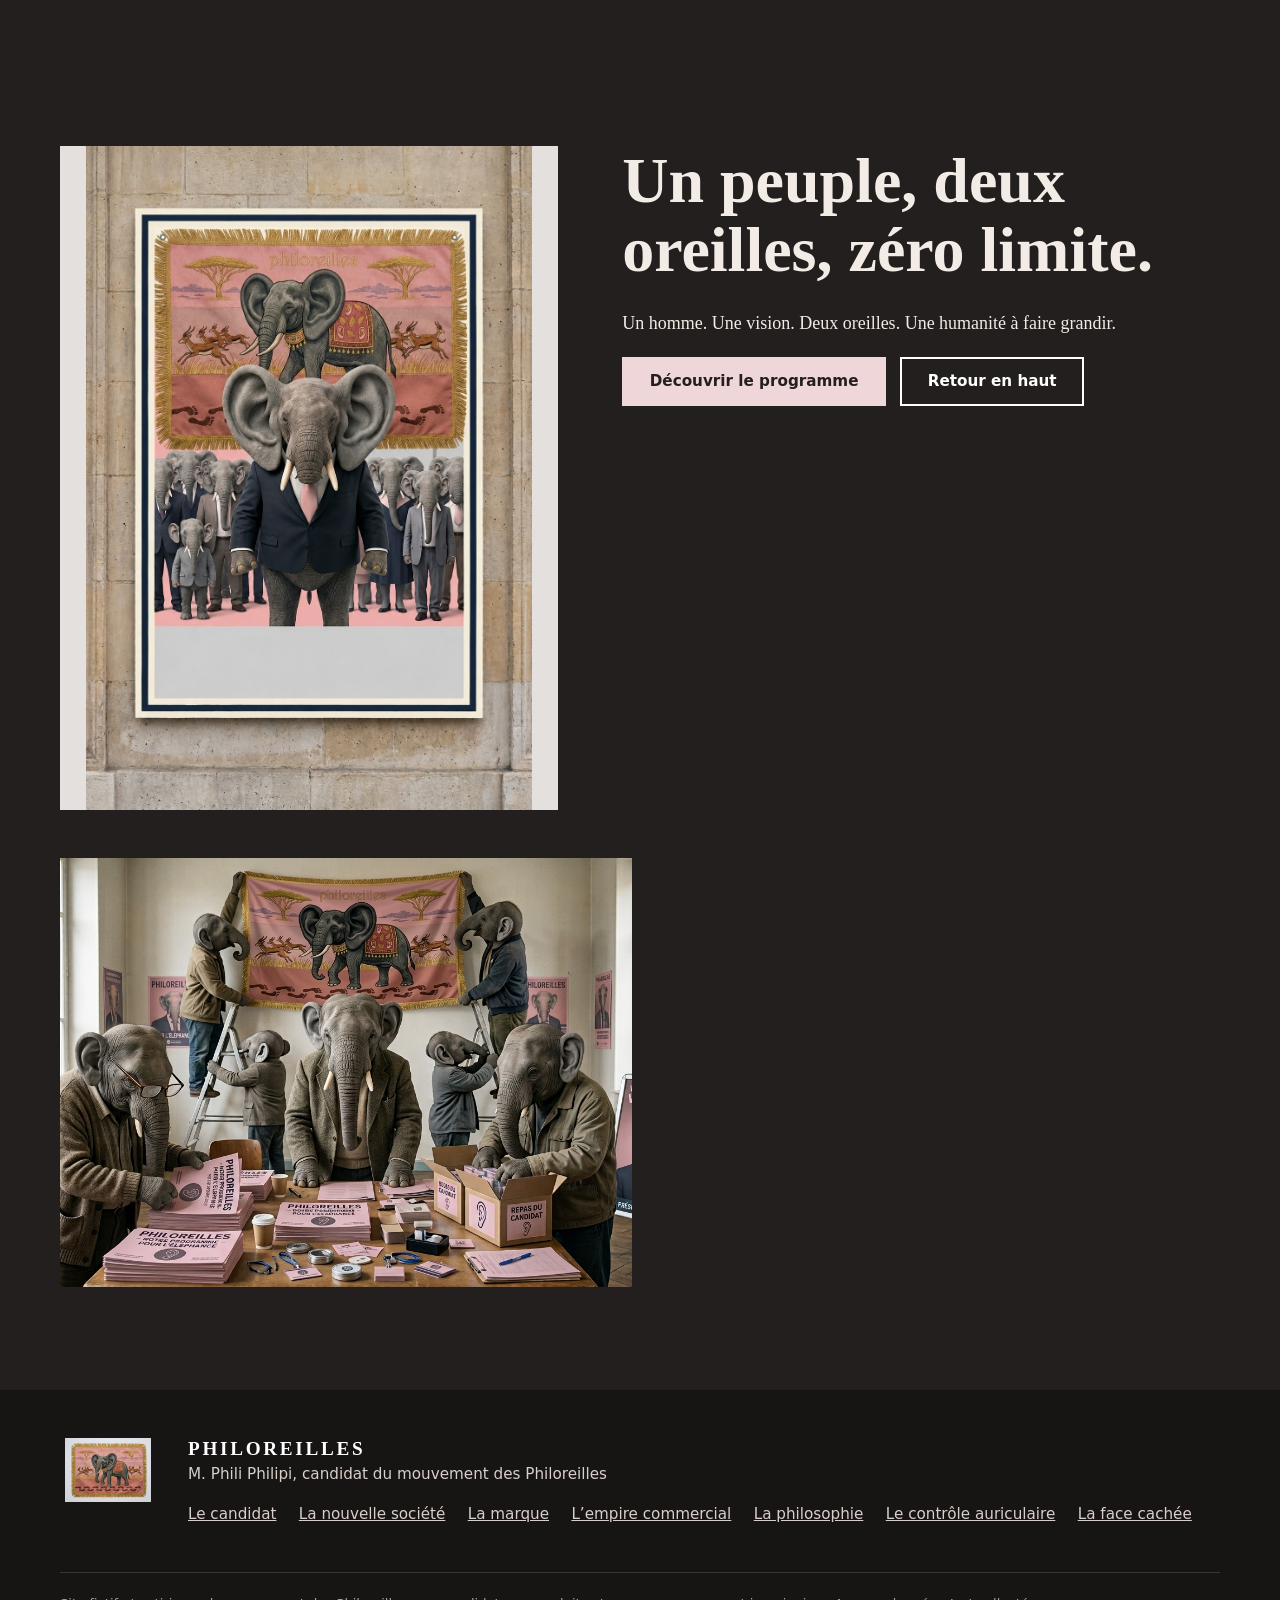
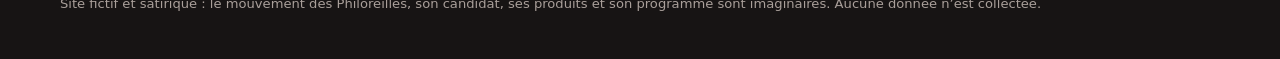
==== commit e1392f4f: "Add files via upload" ====
--- a/index.html
+++ b/index.html
@@ -13,7 +13,7 @@
 <div class="top"><div class="top__in">
 <a class="brand" href="#accueil" aria-label="Philoreilles, retour à l’accueil"><img src="images/logo.jpg" alt="Drapeau officiel du mouvement des Philoreilles"><span><b>PHILOREILLES</b><small>M. Phili Philipi</small></span></a>
 <button class="burger" type="button" aria-expanded="false" aria-controls="nav">Menu</button>
-<nav class="nav" id="nav" aria-label="Navigation principale"><ul><li><a href="#candidat">Le candidat</a></li><li><a href="#societe">La nouvelle société</a></li><li><a href="#marque">La marque</a></li><li><a href="#empire">L’empire commercial</a></li><li><a href="#philosophie">La philosophie</a></li><li><a href="#controle">Le contrôle auriculaire</a></li><li><a href="#scandales">La face cachée</a></li><li><a href="tshirts.html" data-cart-link>T-shirts</a></li></ul></nav>
+<nav class="nav" id="nav" aria-label="Navigation principale"><ul><li><a href="#candidat">Le candidat</a></li><li><a href="#societe">La nouvelle société</a></li><li><a href="#marque">La marque</a></li><li><a href="#empire">L’empire commercial</a></li><li><a href="#philosophie">La philosophie</a></li><li><a href="#controle">Le contrôle auriculaire</a></li><li><a href="#scandales">La face cachée</a></li><li><a href="tshirts.html">T-shirts</a></li><li><a href="souvenirs.html">Souvenirs</a></li></ul></nav>
 </div></div>
 <main id="contenu">
 <section class="hero" id="accueil">
@@ -95,6 +95,6 @@
 <p class="note">Site fictif et satirique : le mouvement des Philoreilles, son candidat, ses produits et son programme sont imaginaires. Aucune donnée n’est collectée.</p>
 </div></footer>
 <script src="script.js" defer></script>
-<script src="tshirts.js" defer></script>
+<script src="panier.js" defer></script>
 </body>
 </html>
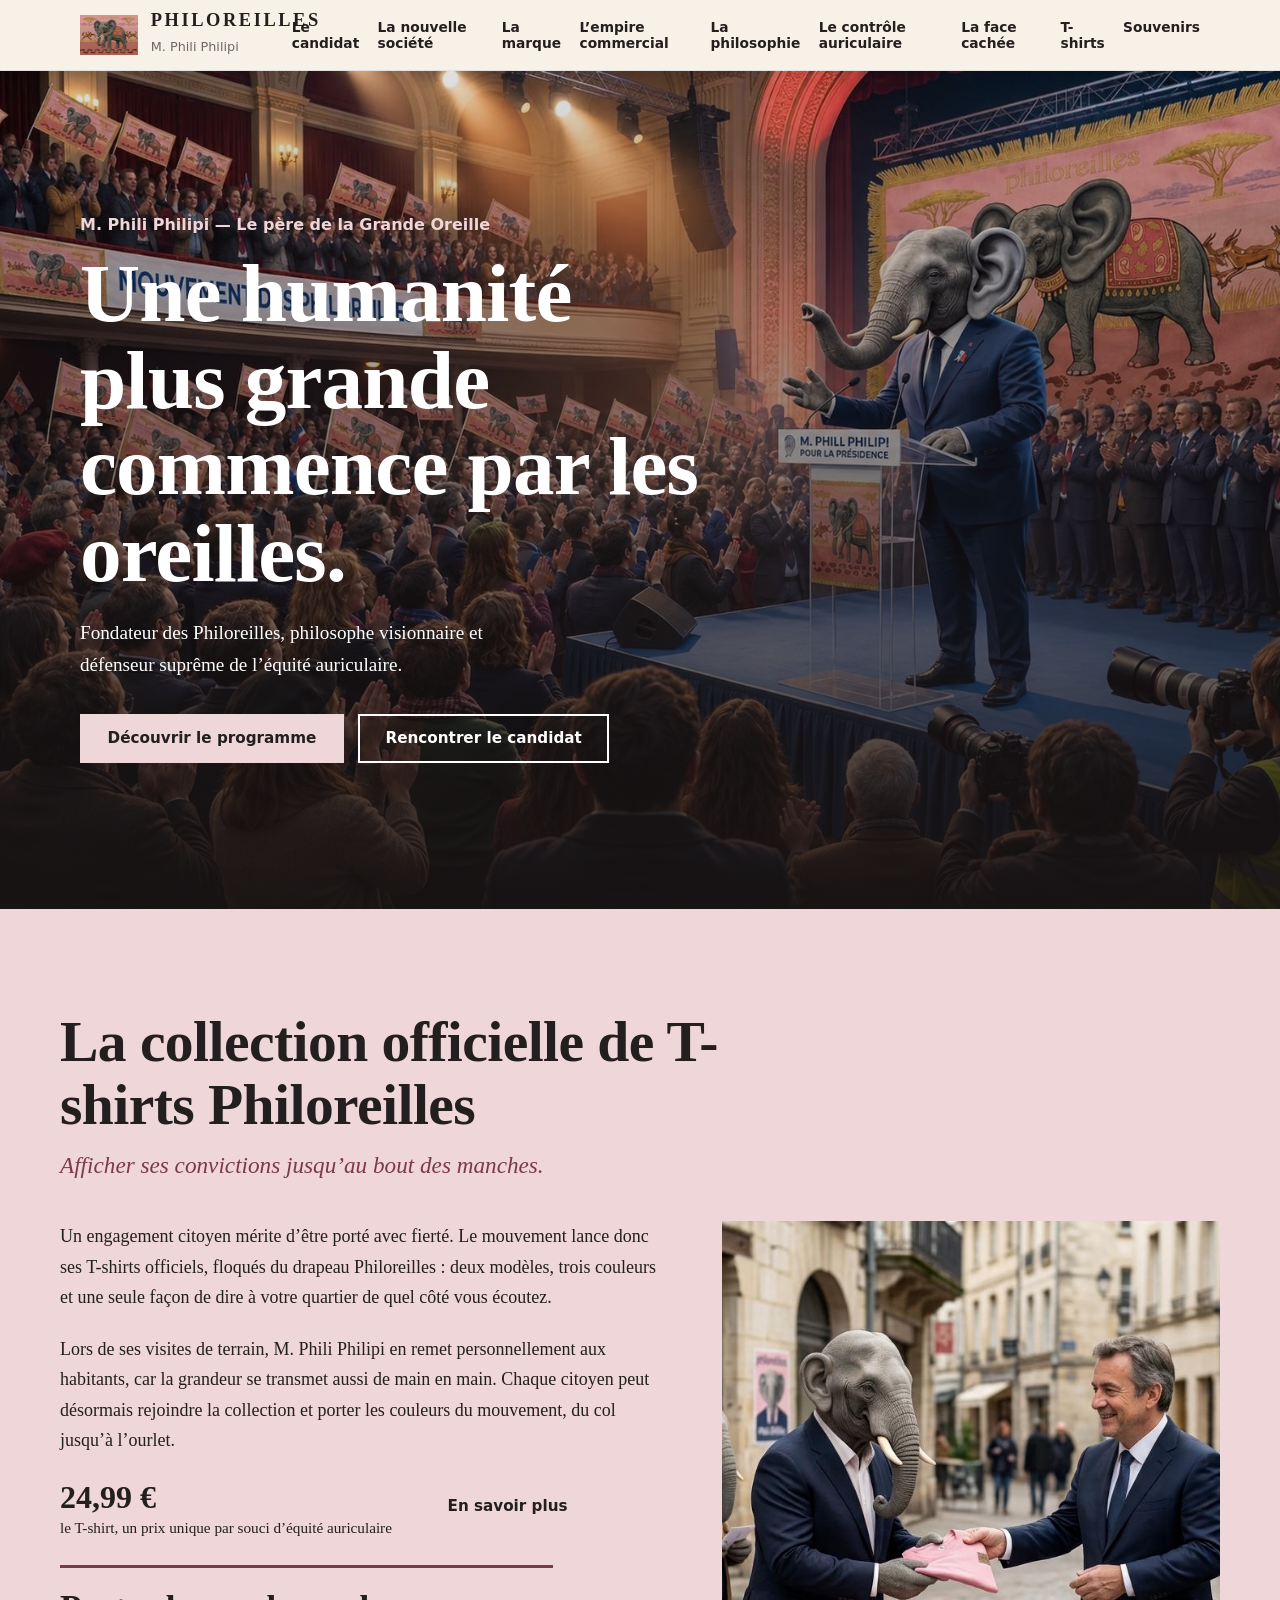
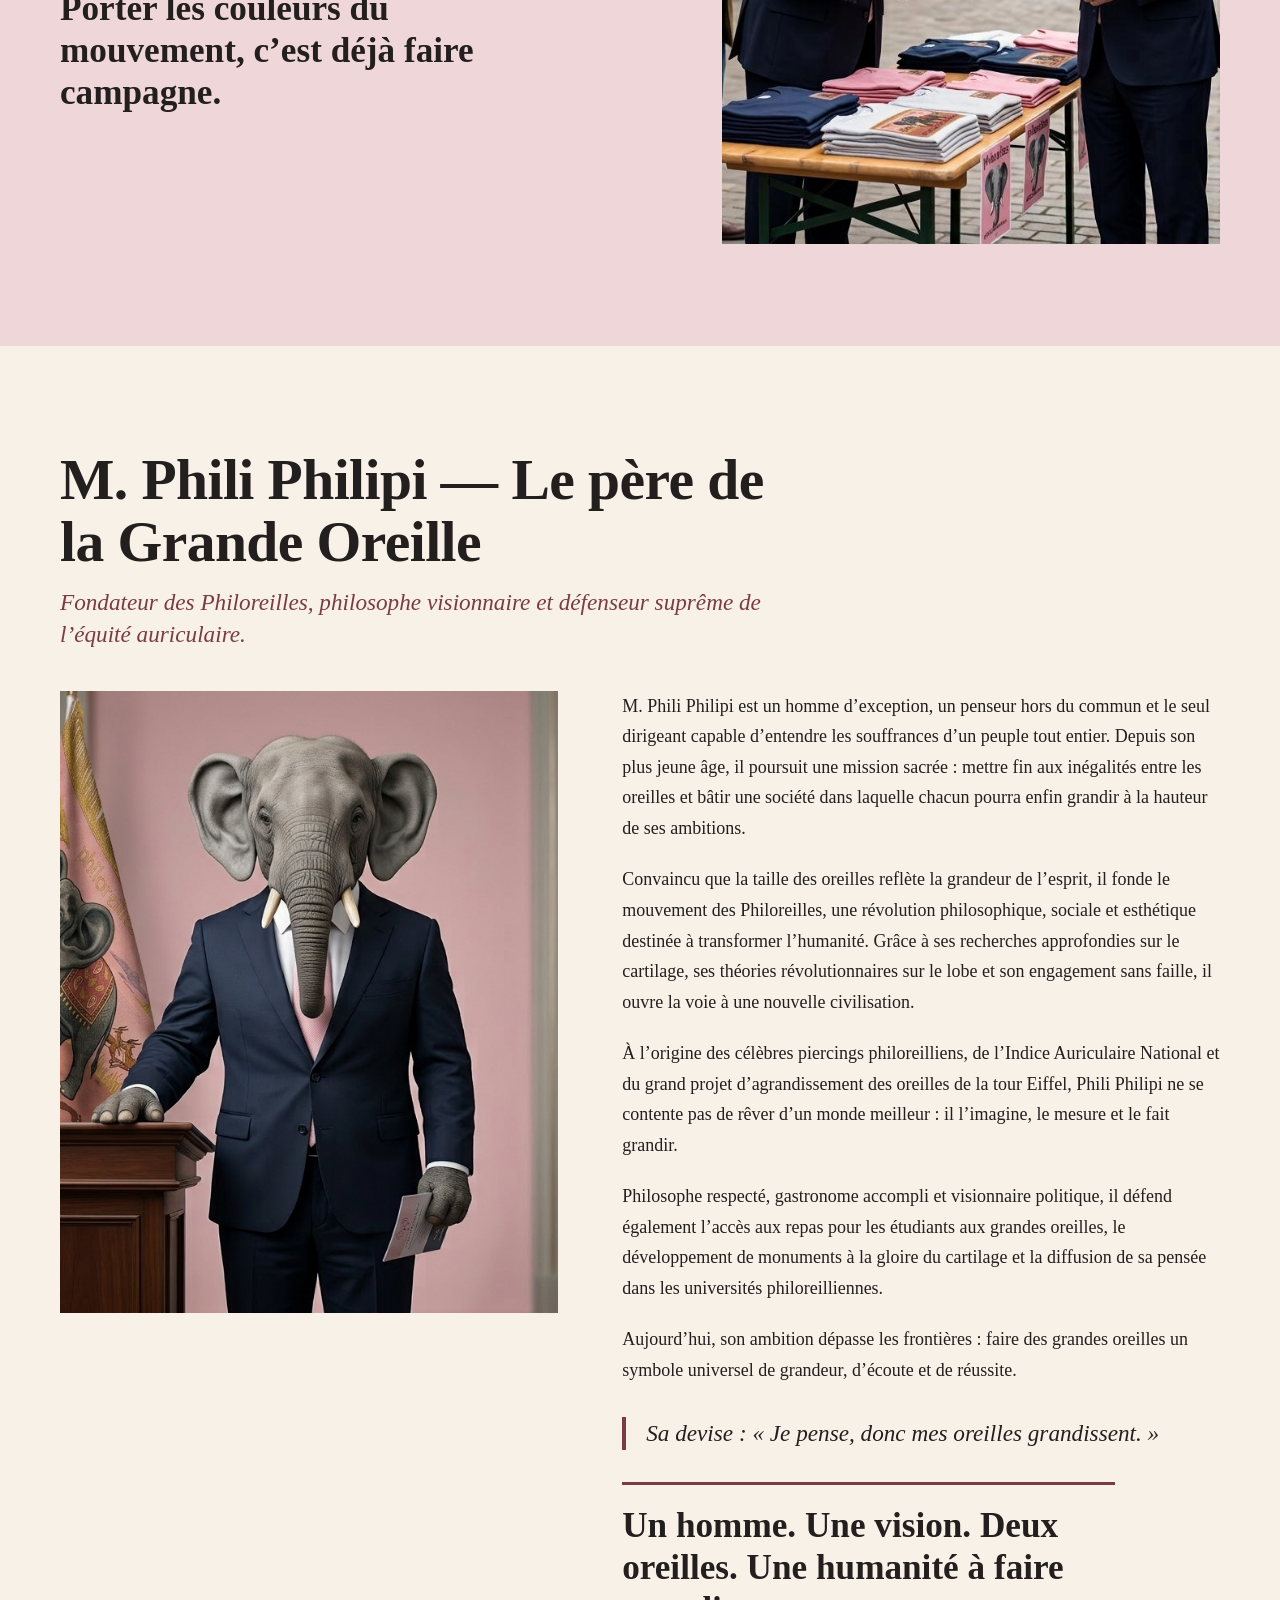
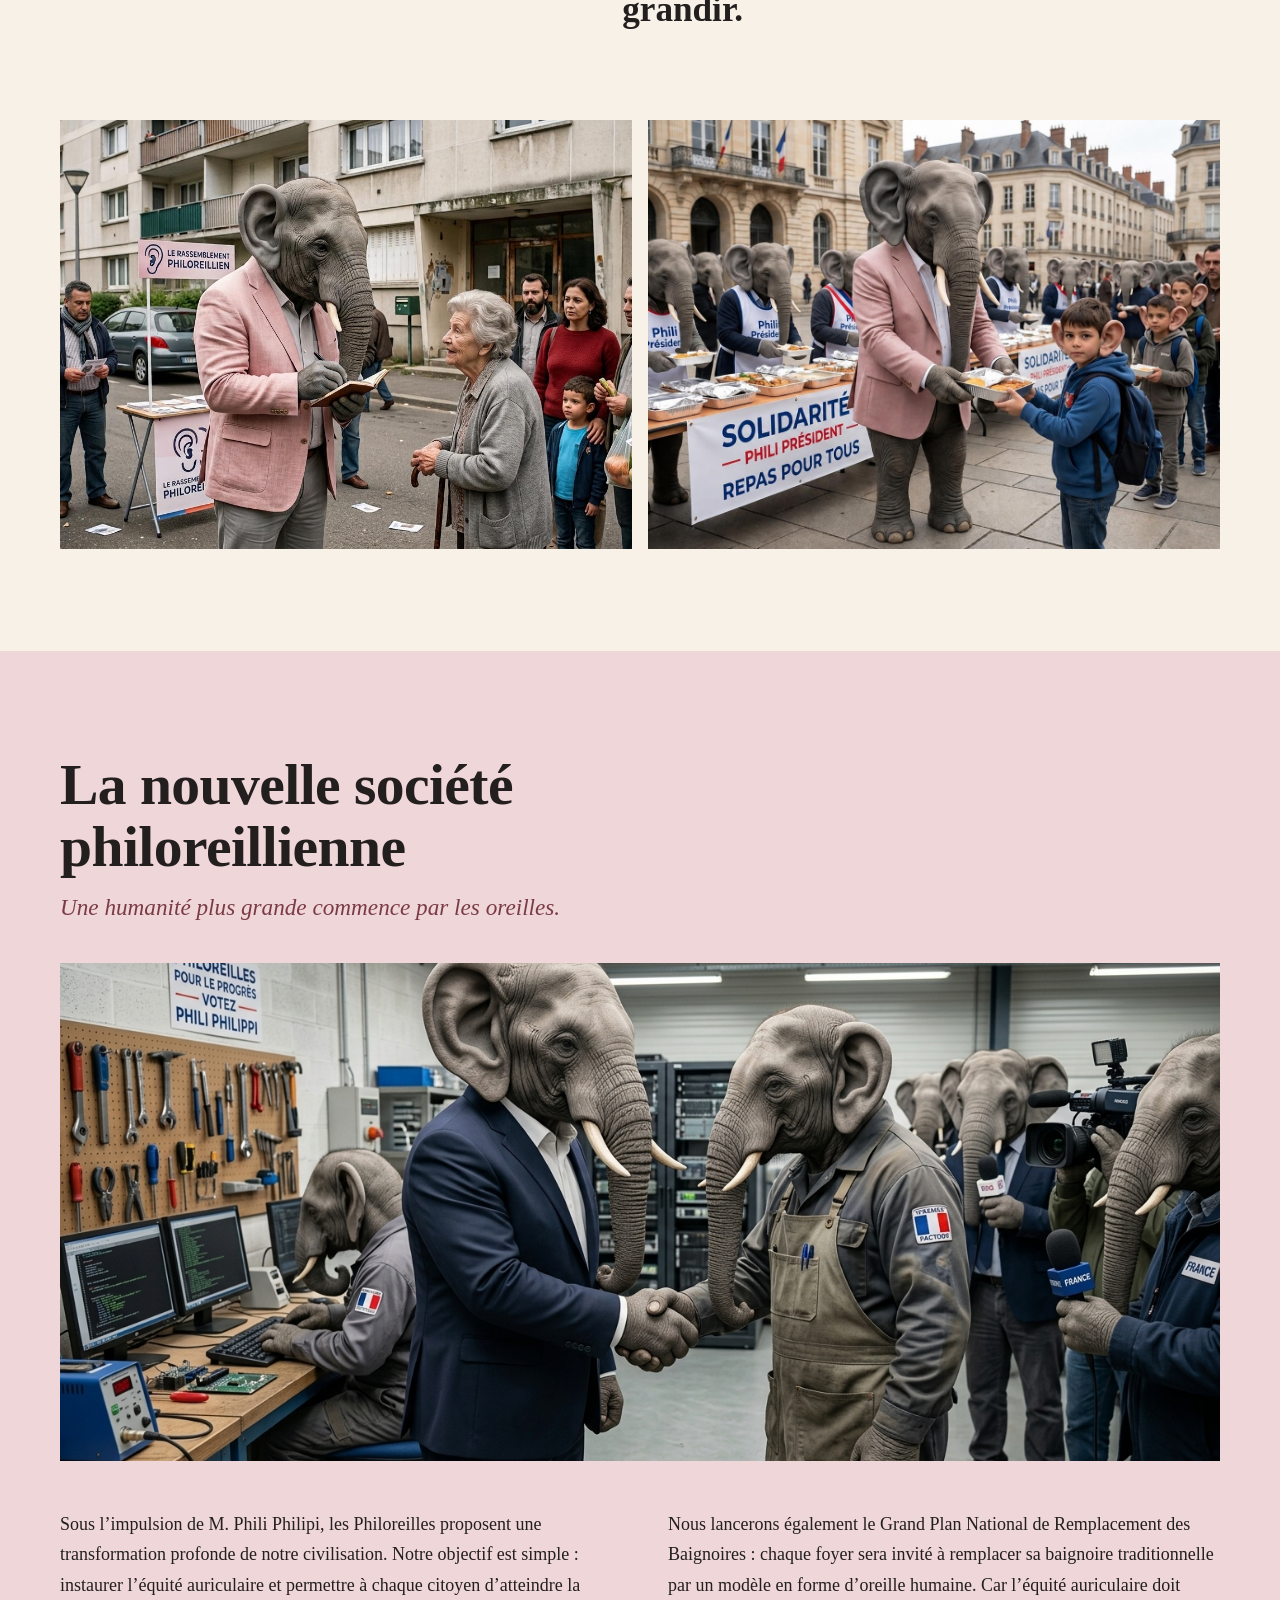
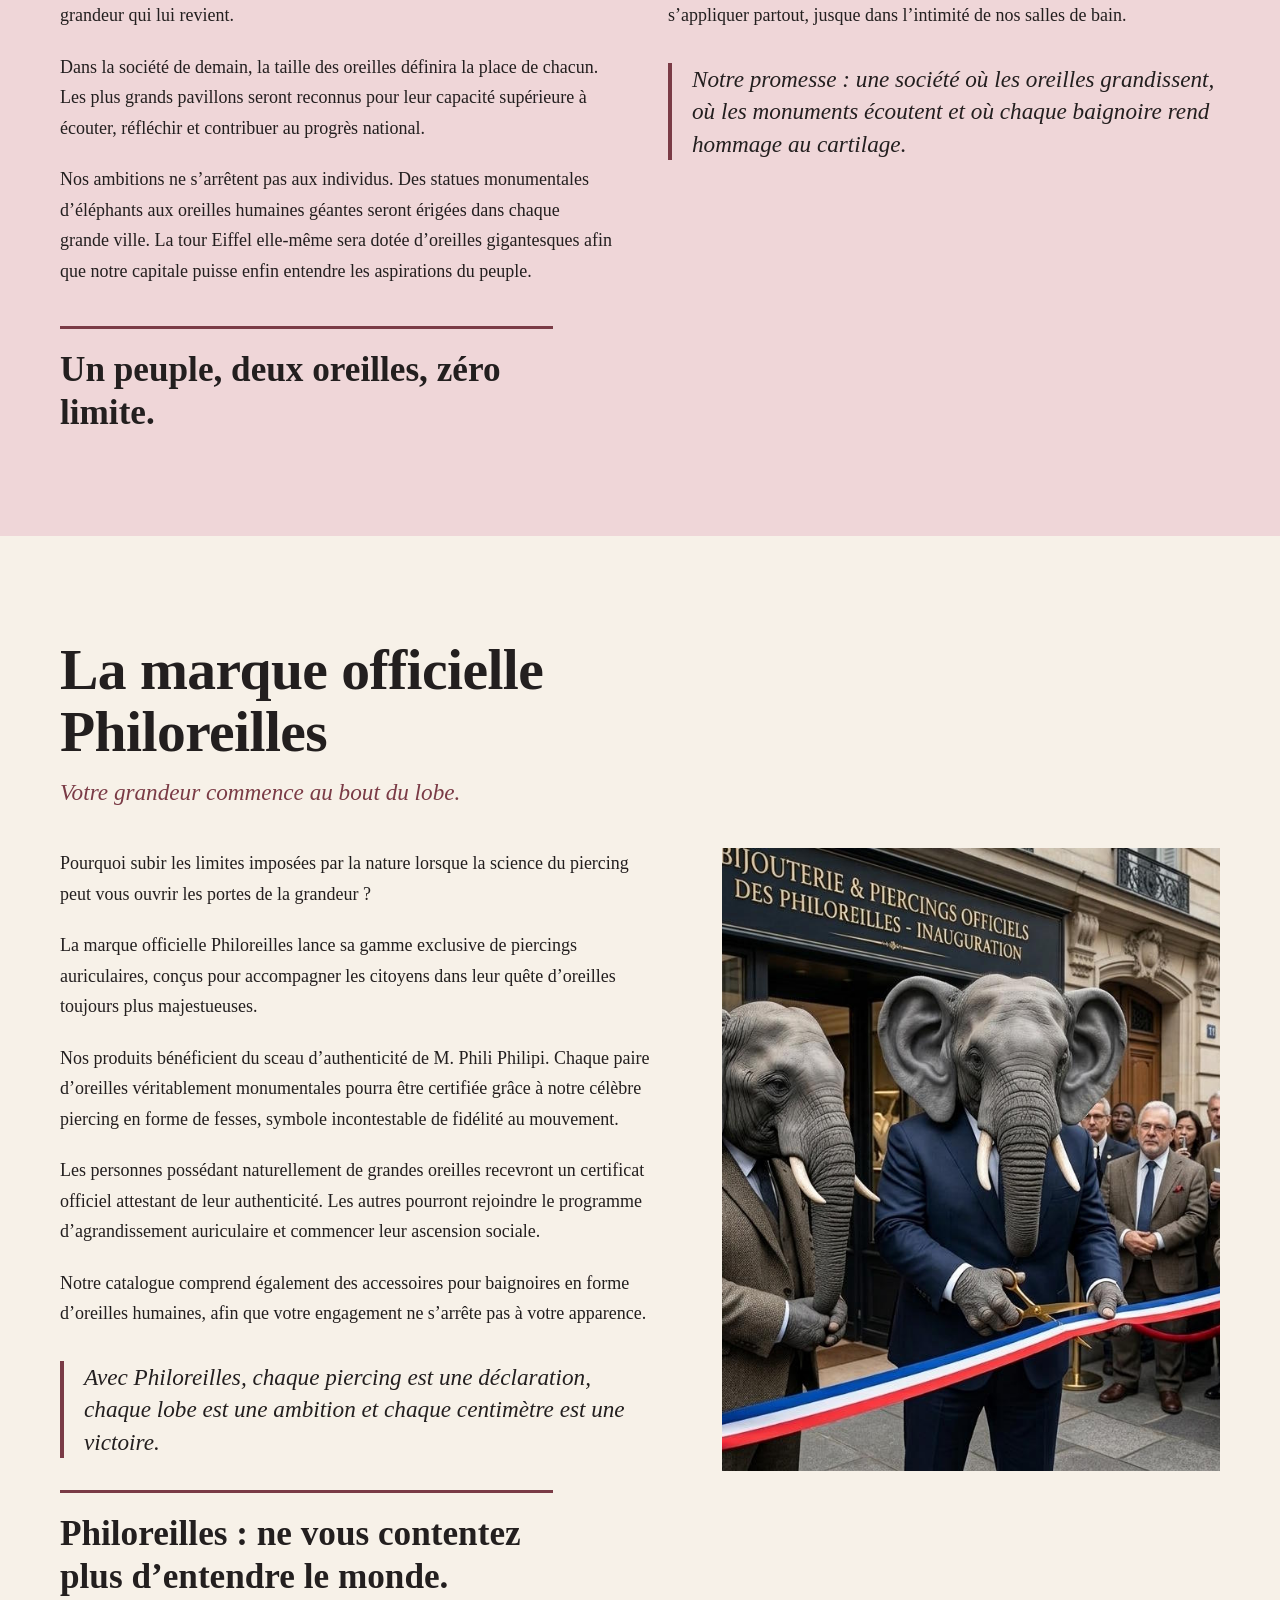
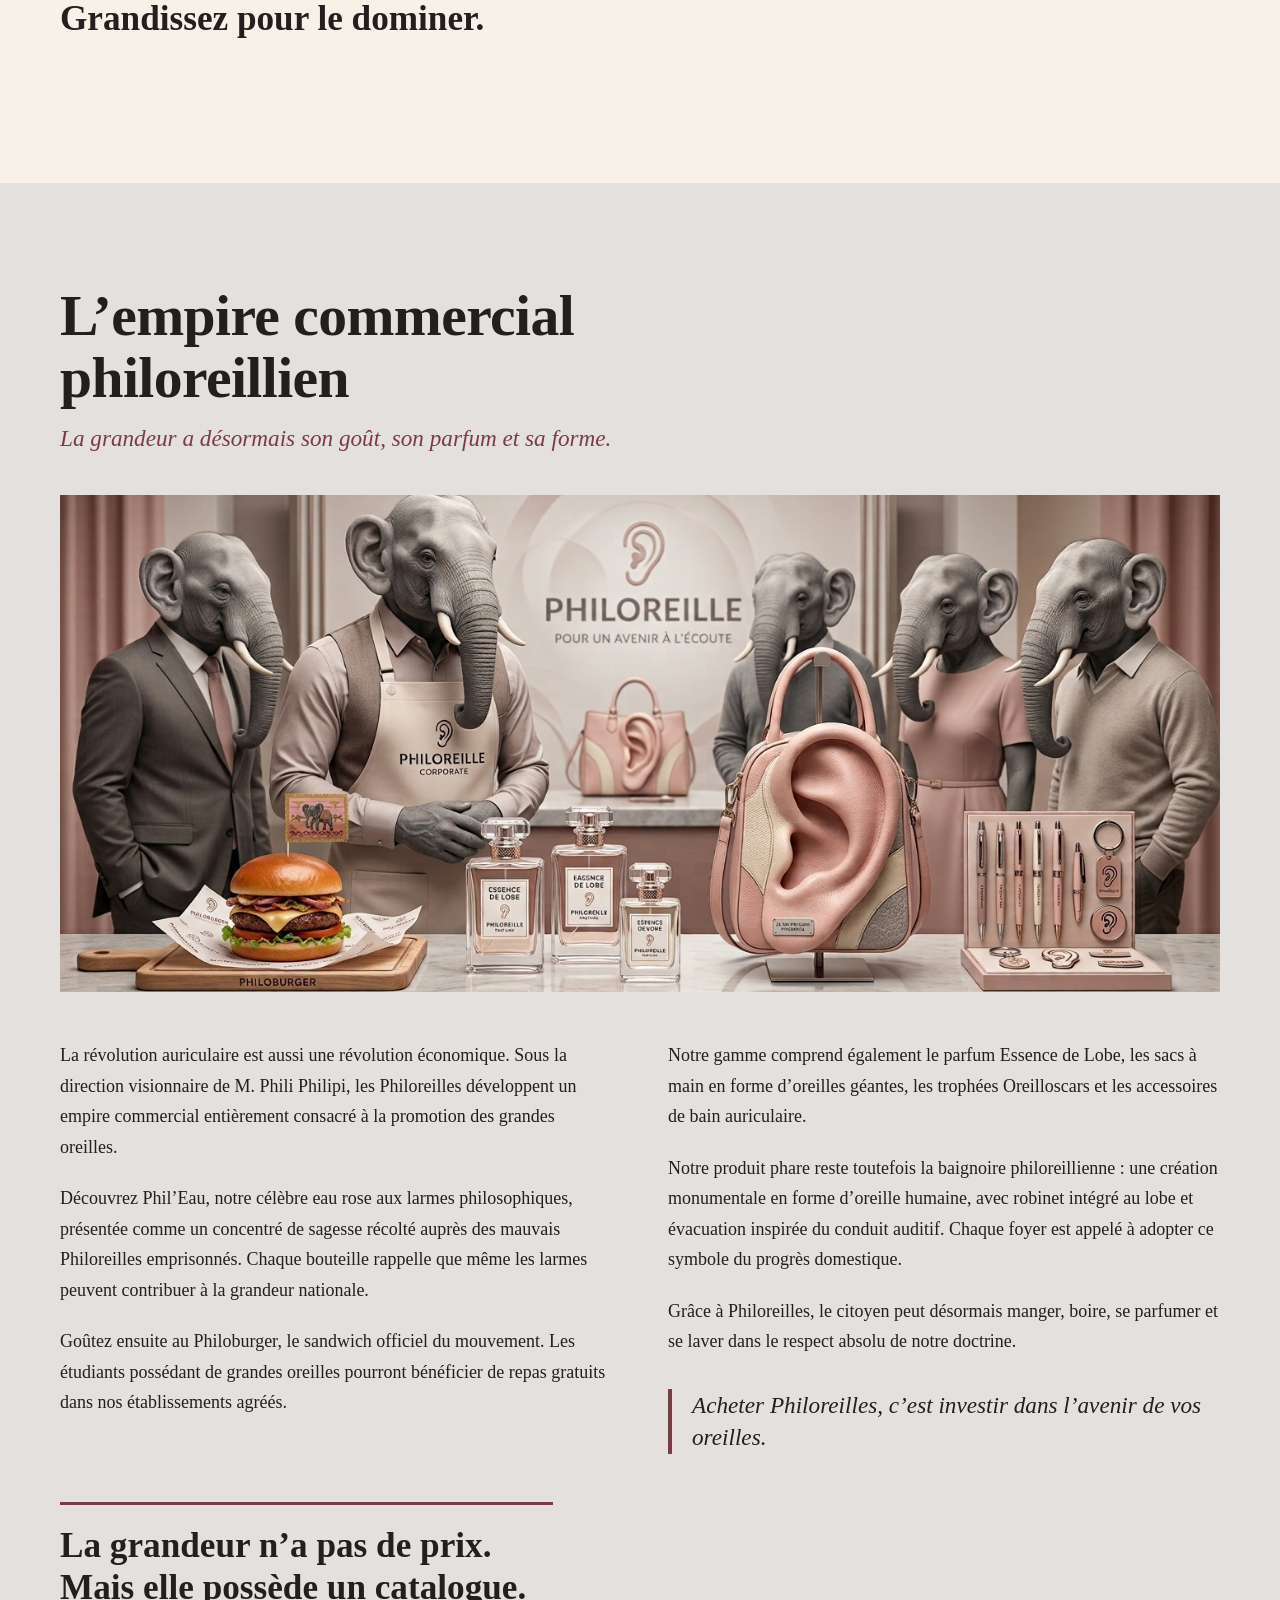
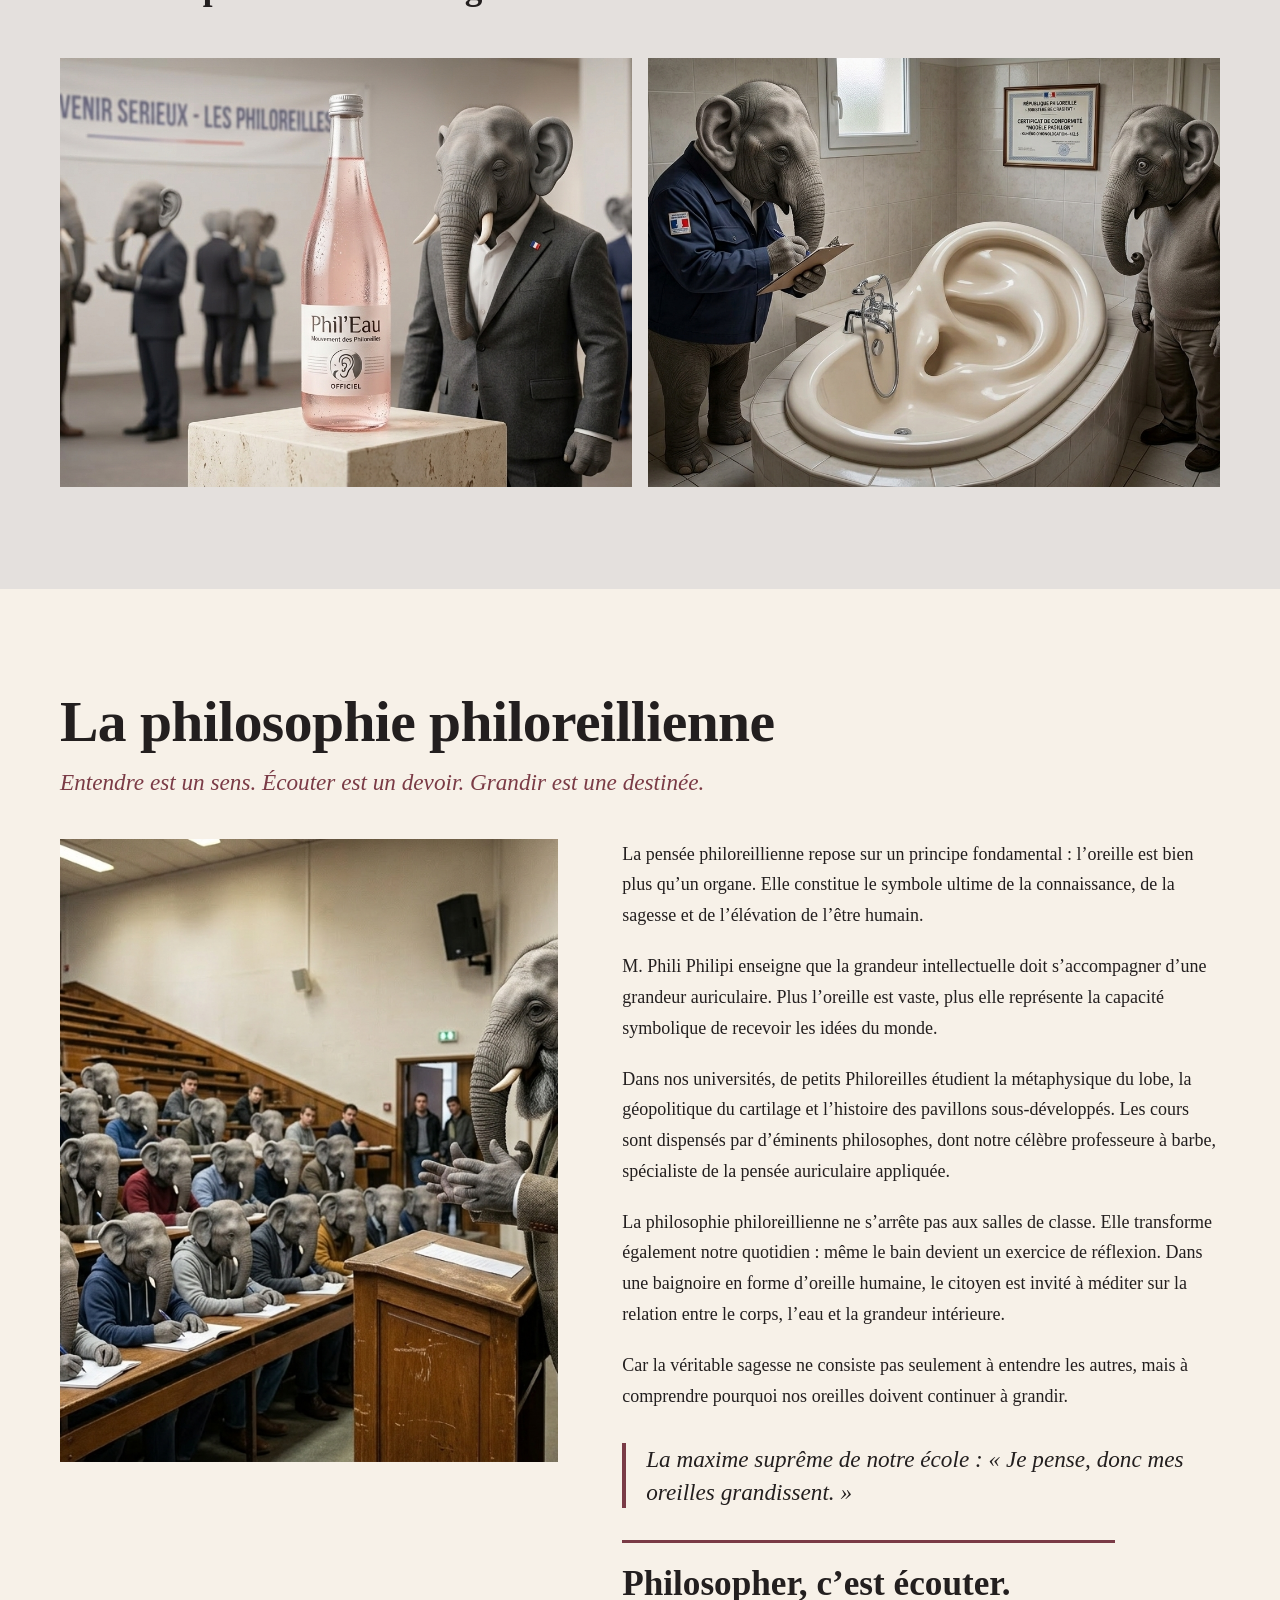
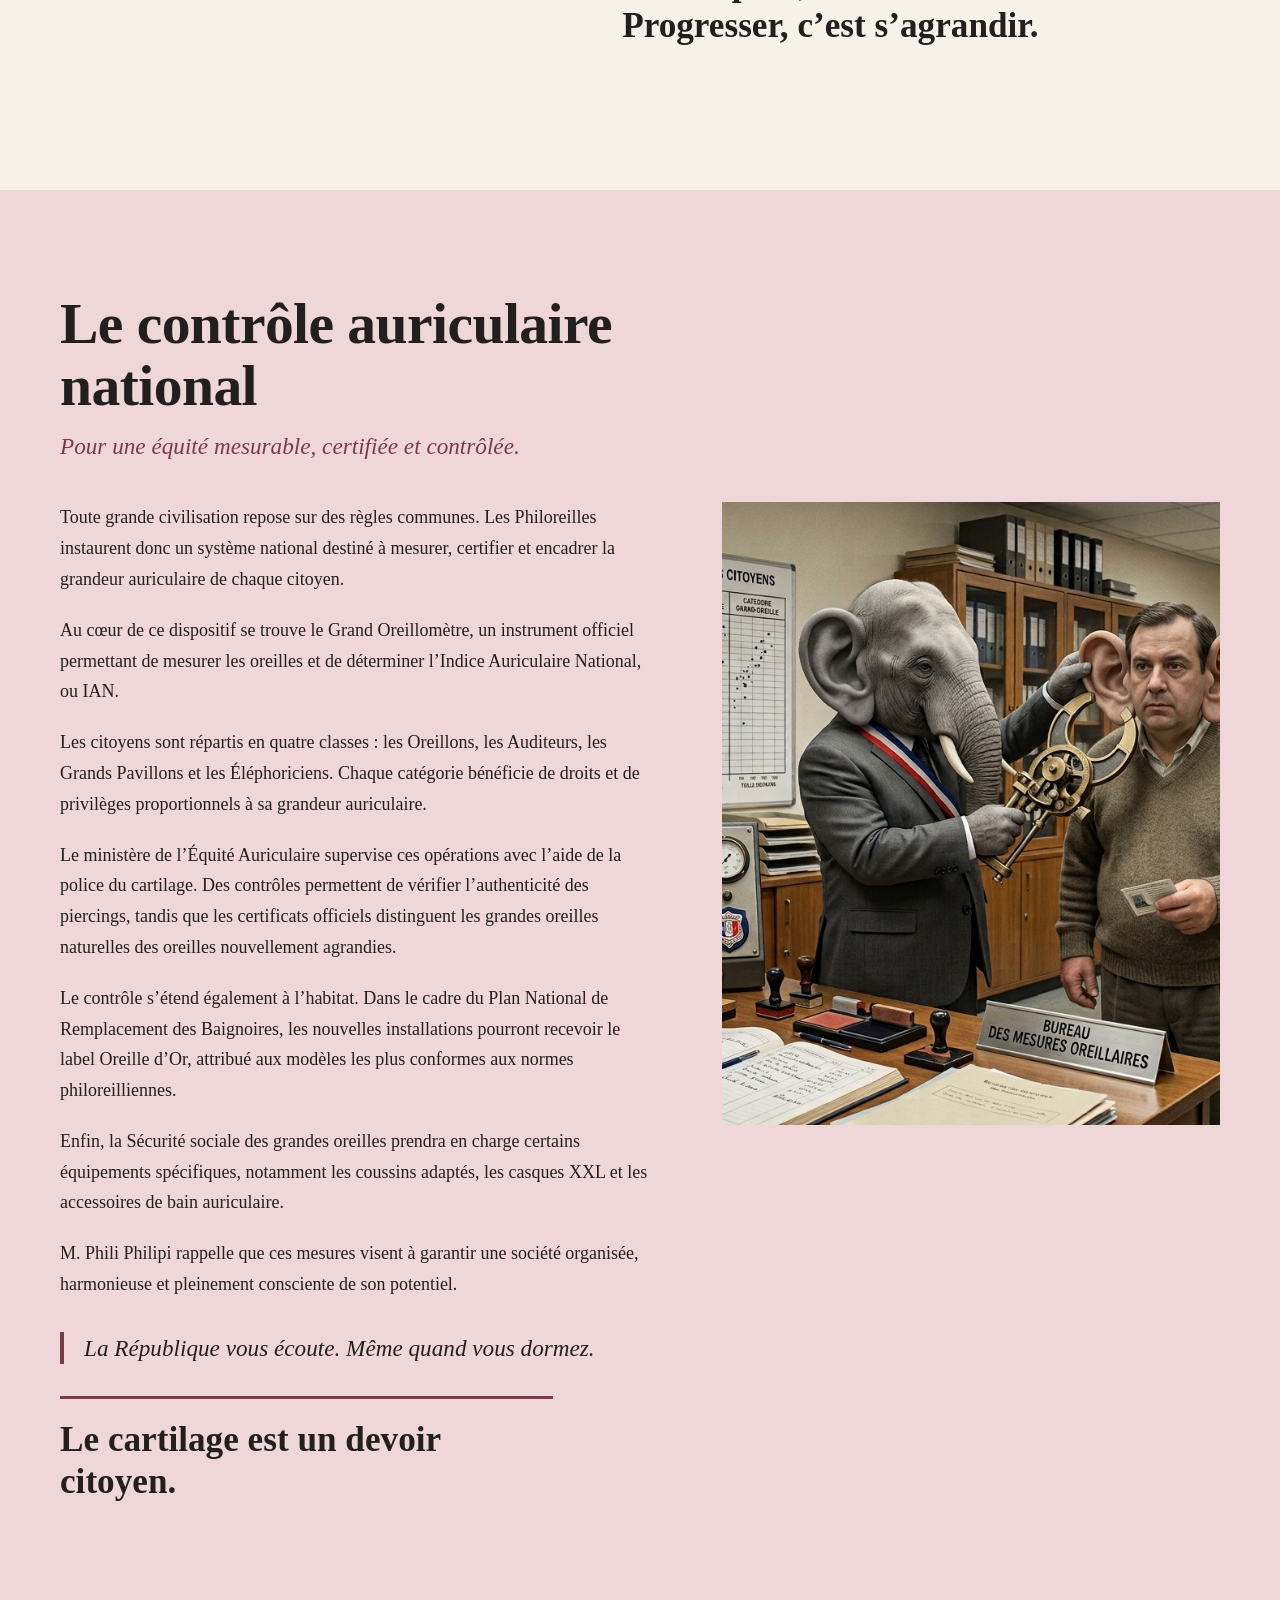
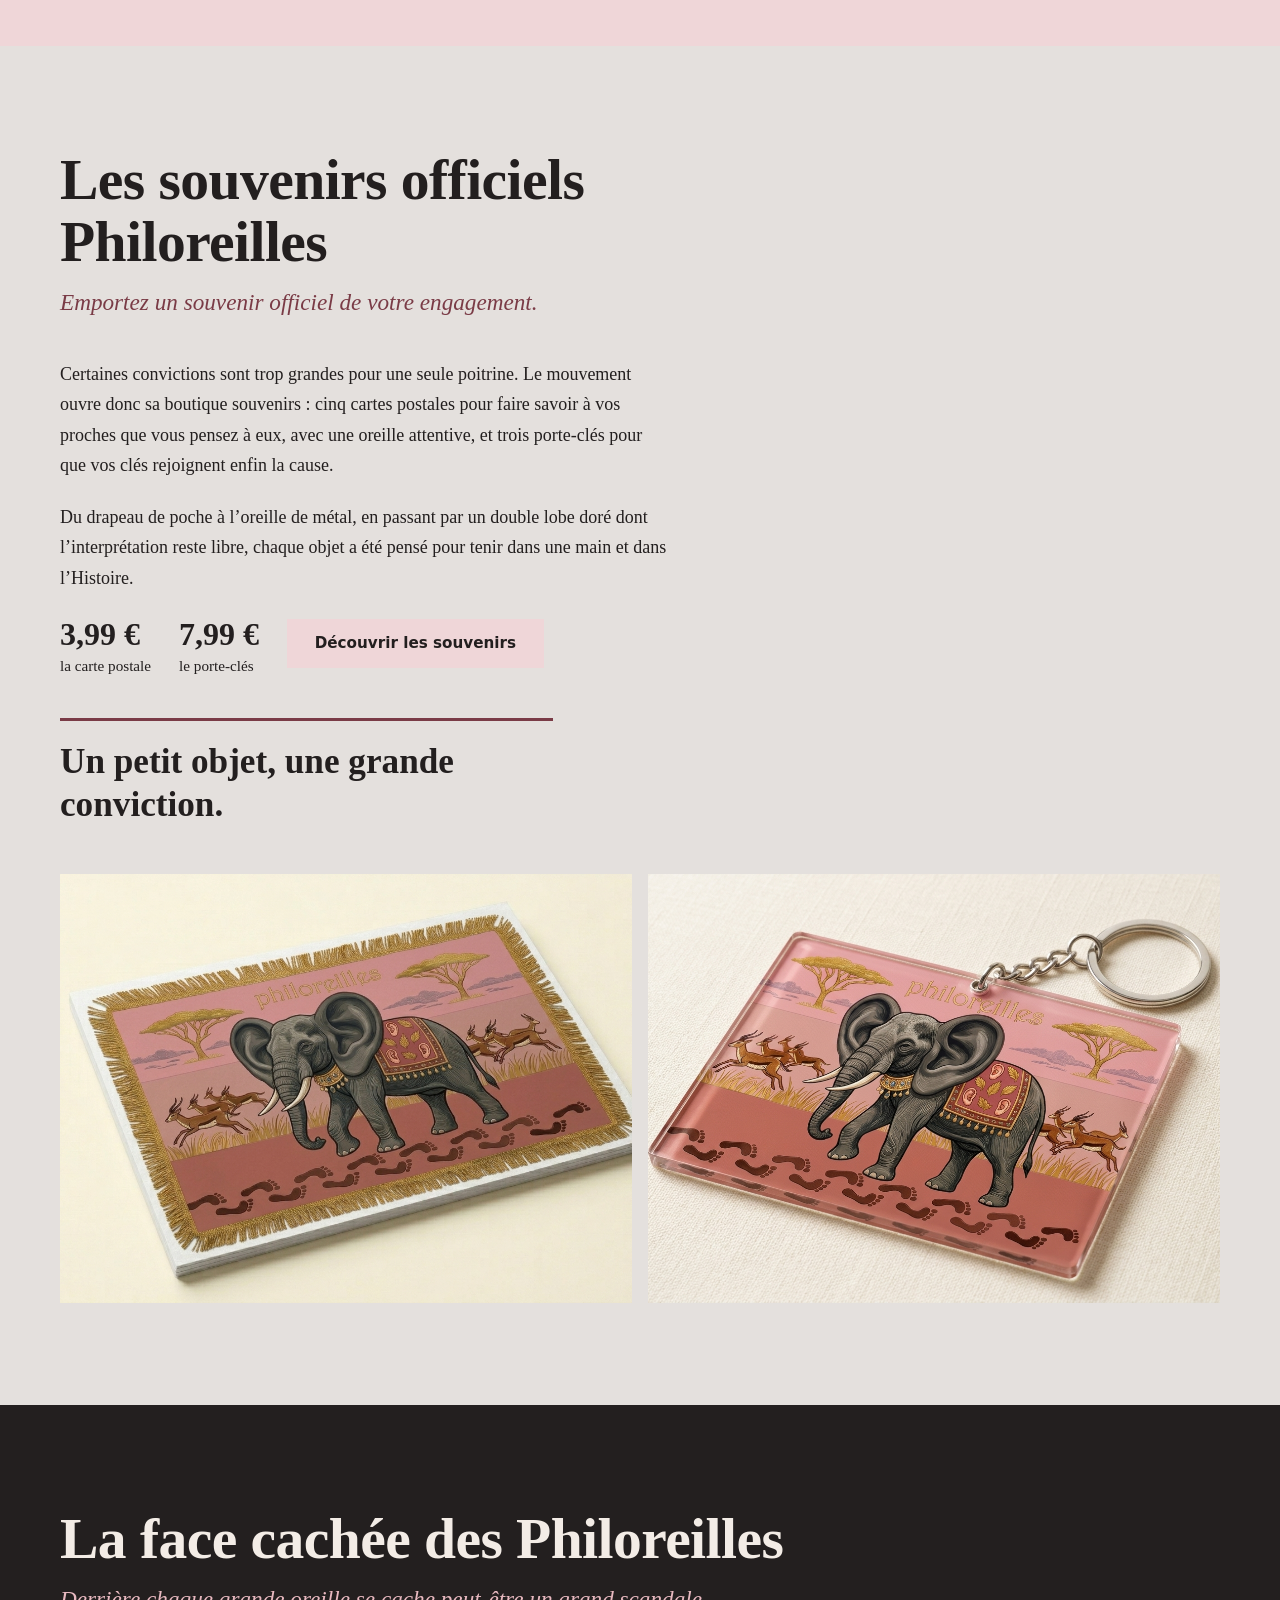
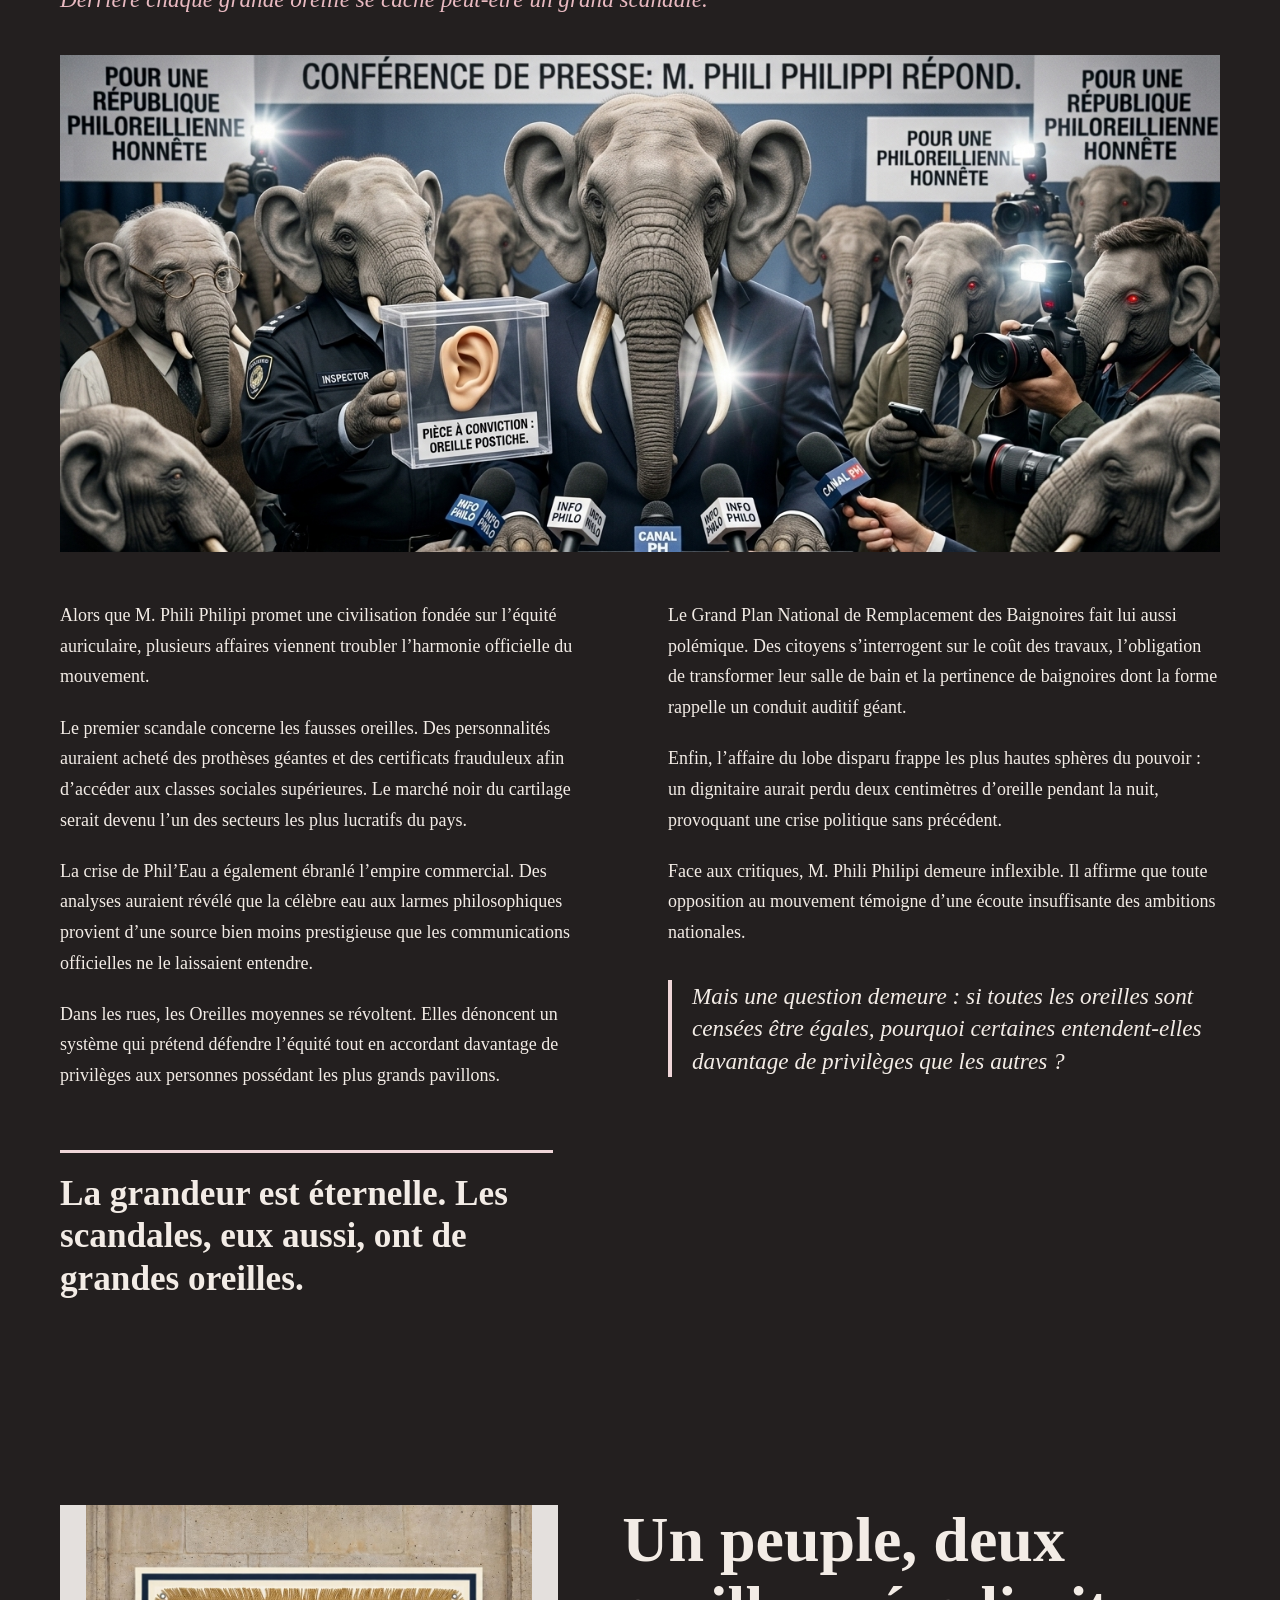
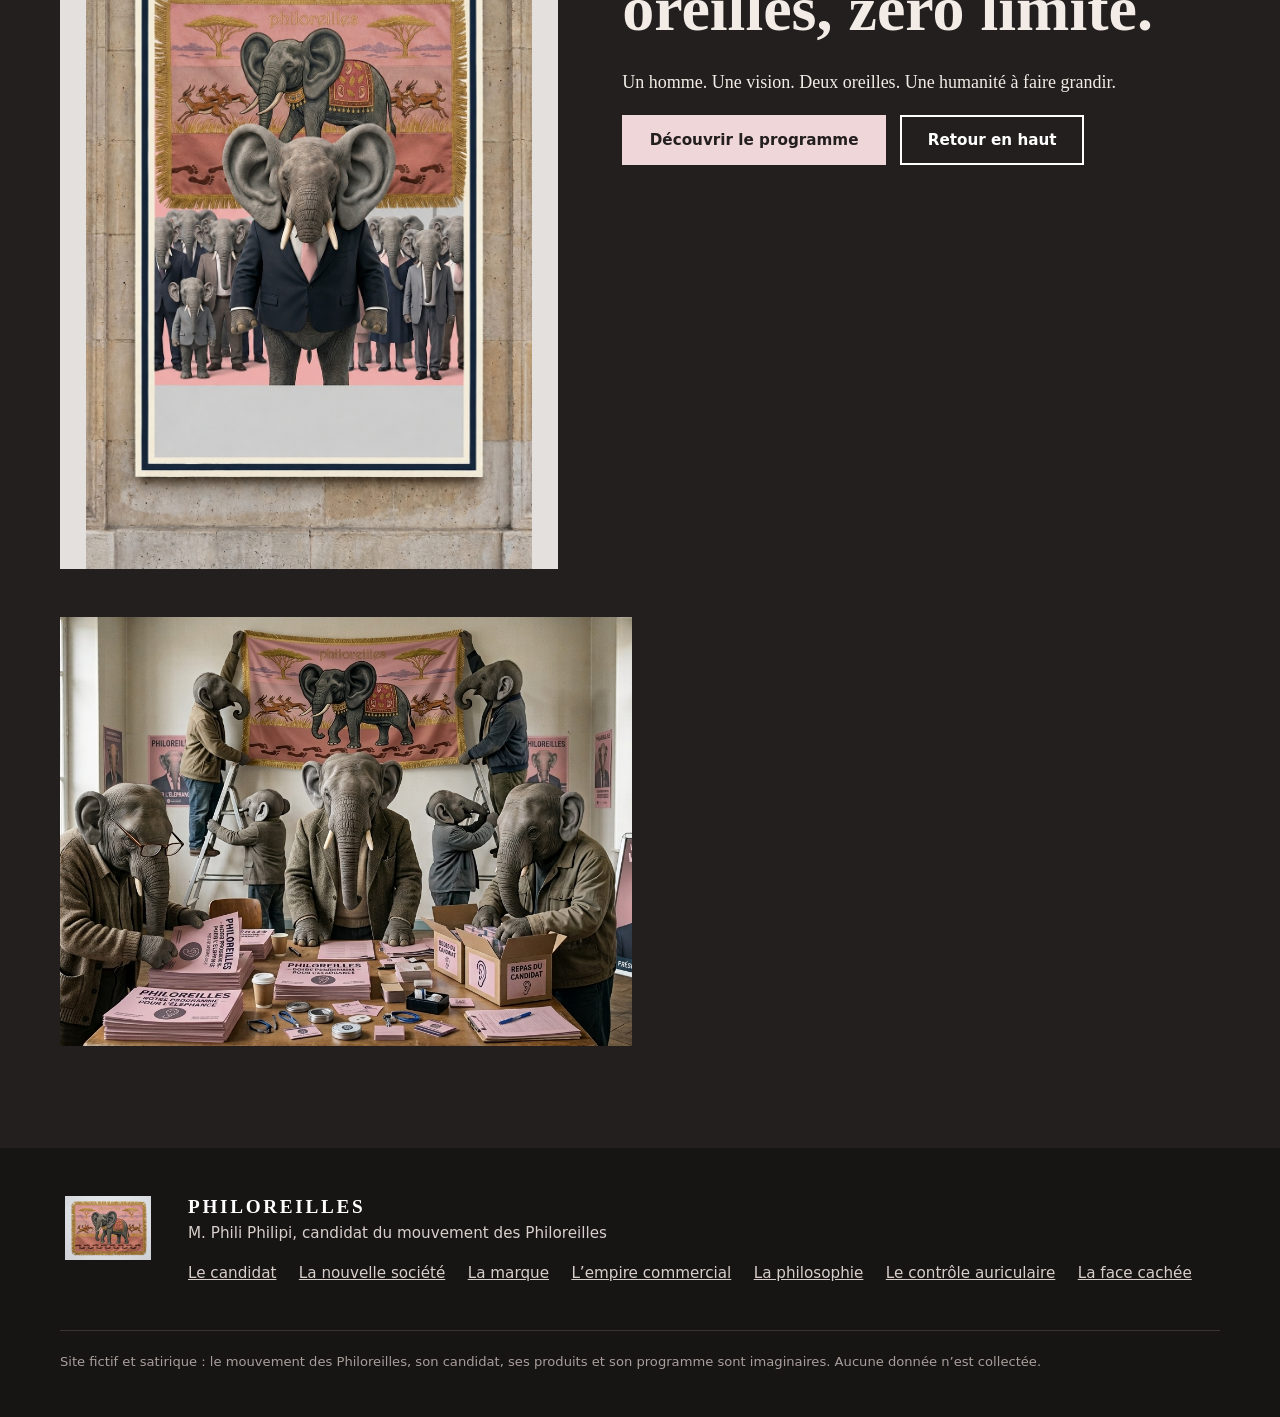
==== commit 694ffed8: "Add files via upload" ====
--- a/index.html
+++ b/index.html
@@ -68,6 +68,10 @@
 <p>Enfin, la Sécurité sociale des grandes oreilles prendra en charge certains équipements spécifiques, notamment les coussins adaptés, les casques XXL et les accessoires de bain auriculaire.</p>
 <p>M. Phili Philipi rappelle que ces mesures visent à garantir une société organisée, harmonieuse et pleinement consciente de son potentiel.</p>
 <blockquote>La République vous écoute. Même quand vous dormez.</blockquote><p class="slogan">Le cartilage est un devoir citoyen.</p></div></div></div></section>
+<section class="sec sec--gris" id="souvenirs" aria-labelledby="t-souvenirs"><div class="wrap"><header class="head"><h2 id="t-souvenirs">Les souvenirs officiels Philoreilles</h2><p class="lede">Emportez un souvenir officiel de votre engagement.</p></header><div class="text"><p>Certaines convictions sont trop grandes pour une seule poitrine. Le mouvement ouvre donc sa boutique souvenirs : cinq cartes postales pour faire savoir à vos proches que vous pensez à eux, avec une oreille attentive, et trois porte-clés pour que vos clés rejoignent enfin la cause.</p>
+<p>Du drapeau de poche à l’oreille de métal, en passant par un double lobe doré dont l’interprétation reste libre, chaque objet a été pensé pour tenir dans une main et dans l’Histoire.</p></div>
+<div class="tee-buy"><p class="tee-price"><strong>3,99 €</strong> <span>la carte postale</span></p><p class="tee-price"><strong>7,99 €</strong> <span>le porte-clés</span></p><a class="btn btn--p" href="souvenirs.html">Découvrir les souvenirs</a></div>
+<p class="slogan">Un petit objet, une grande conviction.</p><div class="pair"><figure><img src="images/carte1.jpg" alt="Carte postale « Salutations auriculaires », photographiée de biais" loading="lazy" decoding="async"></figure><figure><img src="images/portecle1.jpg" alt="Porte-clés rigide en forme de drapeau Philoreilles" loading="lazy" decoding="async"></figure></div></div></section>
 <section class="sec sec--noir" id="scandales" aria-labelledby="t-scandales"><div class="wrap"><header class="head"><h2 id="t-scandales">La face cachée des Philoreilles</h2><p class="lede">Derrière chaque grande oreille se cache peut-être un grand scandale.</p></header><figure class="band"><img src="images/scandale.jpg" alt="Conférence de presse sur le scandale des fausses oreilles en plastique" loading="lazy" decoding="async"></figure><div class="text cols"><p>Alors que M. Phili Philipi promet une civilisation fondée sur l’équité auriculaire, plusieurs affaires viennent troubler l’harmonie officielle du mouvement.</p>
 <p>Le premier scandale concerne les fausses oreilles. Des personnalités auraient acheté des prothèses géantes et des certificats frauduleux afin d’accéder aux classes sociales supérieures. Le marché noir du cartilage serait devenu l’un des secteurs les plus lucratifs du pays.</p>
 <p>La crise de Phil’Eau a également ébranlé l’empire commercial. Des analyses auraient révélé que la célèbre eau aux larmes philosophiques provient d’une source bien moins prestigieuse que les communications officielles ne le laissaient entendre.</p>
--- a/tshirts.css
+++ b/tshirts.css
@@ -171,7 +171,7 @@
 
 /* ---------- Panier ---------- */
 
-#t-panier:focus { outline: none; }
+#panier:focus, #t-panier:focus { outline: none; }
 #t-panier:focus-visible { outline: 3px solid var(--tee-ink); outline-offset: 4px; }
 
 .tee-empty { margin: 0; max-width: 40rem; }
